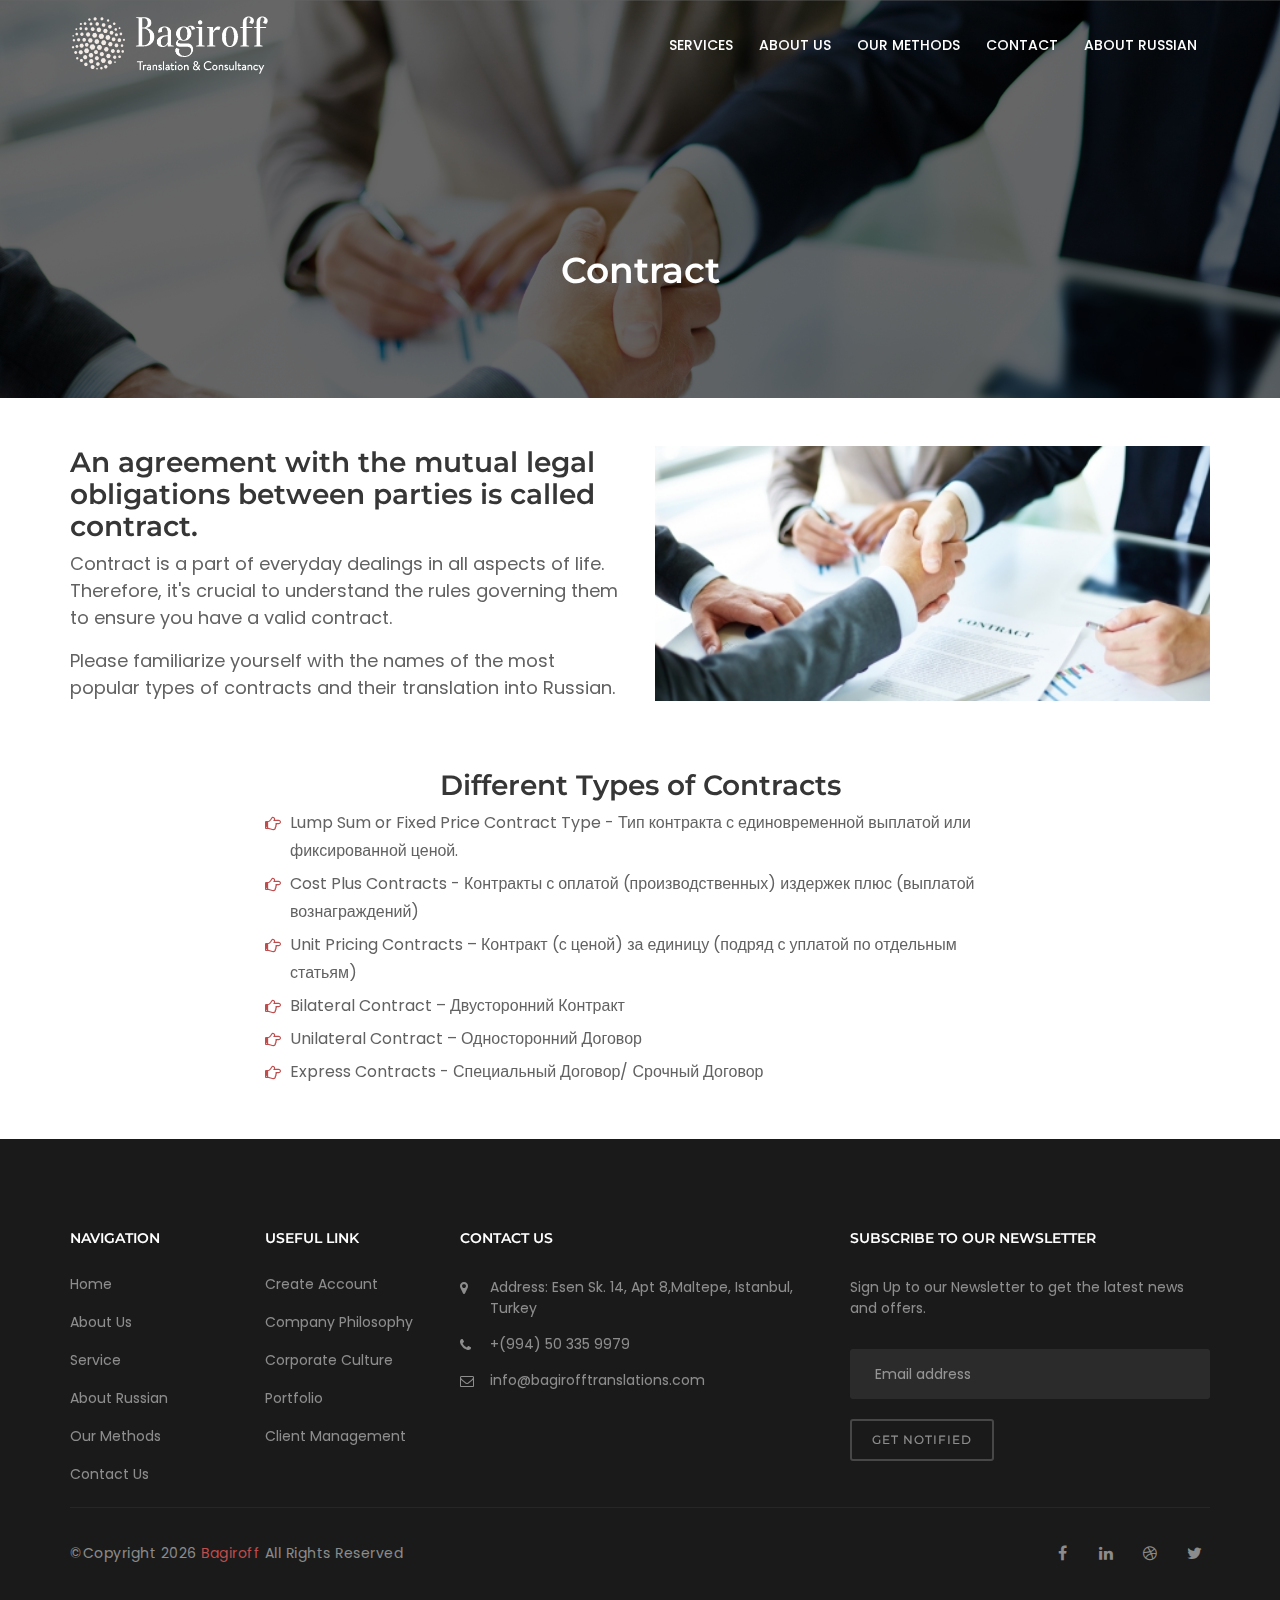
==== contract.html @ 33f85a01 "[+] Explainers section" ====
<!DOCTYPE html>
<html lang="en">

<head>
    <meta charset="utf-8">
    <meta http-equiv="X-UA-Compatible" content="IE=edge">
    <meta name="keywords" content="HTML5 Template" />
    <meta name="description" content="We Clearly Deliver Your Message" />
    <meta name="viewport" content="width=device-width, initial-scale=1, maximum-scale=1" />
    <title>Bagiroff - Translation website</title>

    <meta itemprop="name" content="Bagiroff - Translation website" />
    <meta itemprop="url" content="https://kenansultan.github.io/bagiroff/" />
    <meta itemprop="description" content="We Clearly Deliver Your Message" />
    <meta itemprop="dateCreated" content="2020-07-15T10:11:00+04:00" />
    <meta itemprop="thumbnailUrl"
        content="https://kenansultan.github.io/bagiroff/assets/images/bagirofftranslations.png" />
    <meta itemprop="image" content="https://kenansultan.github.io/bagiroff/assets/images/bagirofftranslations.png" />
    <meta property="og:title" content="Bagiroff - Translation website" />
    <meta property="og:type" content="website" />
    <meta property="og:url" content="https://kenansultan.github.io/bagiroff/" />
    <meta property="og:description" content="We Clearly Deliver Your Message" />
    <meta property="og:image" content="https://kenansultan.github.io/bagiroff/assets/images/bagirofftranslations.png" />
    <meta property="og:image:width" content="600" />
    <meta property="og:image:height" content="315" />
    <link rel="canonical" href="https://kenansultan.github.io/bagiroff/" />
    <!-- Favicon -->
    <link rel="shortcut icon" href="assets/images/favicon.ico" />

    <!-- font -->
    <link rel="stylesheet"
        href="https://fonts.googleapis.com/css?family=Montserrat:300,300i,400,500,500i,600,700,800,900|Poppins:200,300,300i,400,400i,500,500i,600,600i,700,700i,800,800i,900">
    <link rel="stylesheet" href="https://fonts.googleapis.com/css?family=Dosis:300,400,500,600,700,800">

    <!-- Plugins -->
    <link rel="stylesheet" type="text/css" href="assets/css/plugins-css.css" />

    <!-- revoluation -->
    <link rel="stylesheet" type="text/css" href="assets/revolution/css/settings.css" media="screen" />

    <!-- Typography -->
    <link rel="stylesheet" type="text/css" href="assets/css/typography.css" />

    <!-- Shortcodes -->
    <link rel="stylesheet" type="text/css" href="assets/css/shortcodes/shortcodes.css" />

    <!-- Style -->
    <link rel="stylesheet" type="text/css" href="assets/css/style.css" />

    <!-- Responsive -->
    <link rel="stylesheet" type="text/css" href="assets/css/responsive.css" />

</head>

<body>

    <div class="wrapper">
        <!-- wrapper start -->

        <!--=================================
 preloader -->

        <div id="pre-loader">
            <img src="assets/images/pre-loader/loader-19.gif" alt="">
        </div>

        <!--=================================
 preloader -->


        <!--=================================
 header -->

        <header id="header" class="header default">

            <!--=================================
 mega menu -->

            <div class="menu">
                <!-- menu start -->
                <nav id="menu" class="mega-menu">
                    <!-- menu list items container -->
                    <section class="menu-list-items">
                        <div class="container">
                            <div class="row">
                                <div class="col-lg-12 col-md-12">
                                    <!-- menu logo -->
                                    <ul class="menu-logo">
                                        <li>
                                            <a href="index.html"><img id="logo_img" src="assets/images/logo_v3.png"
                                                    alt="logo"> </a>
                                        </li>
                                    </ul>
                                    <!-- menu links -->
                                    <div class="menu-bar">
                                        <ul class="menu-links">
                                            <li><a href="index.html#services">Services </a></li>
                                            <li><a href="about.html">About Us</a></li>
                                            <li><a href="index.html#methods">Our Methods </a></li>
                                            <li><a href="index.html#contact">Contact </a></li>
                                            <li><a href="#">About Russian</a></li>
                                        </ul>
                                    </div>
                                </div>
                            </div>
                        </div>
                    </section>
                </nav>
                <!-- menu end -->
            </div>
        </header>

        <!--=================================
 header -->

        <!--=================================
page-title-->

        <section class="page-title bg-overlay-black-60 parallax" data-jarallax='{"speed": 0.6}'
            style="background-image: url('assets/images/blog/contract_bg.jpg');">
            <div class="container">
                <div class="row">
                    <div class="col-lg-12">
                        <div class="text-center">
                            <h1>Contract</h1>
                            <!-- <p>An agreement with the mutual legal obligations between parties is called contract.</p> -->
                        </div>
                    </div>
                </div>
            </div>
        </section>

        <!--=================================
page-title -->

        <!--=================================
 About-->

        <section class="my-5">
            <div class="container">
                <div class="row">
                    <div class="col-lg-6">
                        <h3>An agreement with the mutual legal obligations between parties is called contract.</h3>
                        <p style="font-size: 18px;">Contract is a part of everyday dealings in all aspects of life. Therefore, it's crucial to understand the rules governing them to ensure you have a valid contract.</p>
                        <p style="font-size: 18px;">Please familiarize yourself with the names of the most popular types of contracts and their translation into Russian.</p>
                    </div>
                    <div class="col-lg-6">
                        <img class="img-fluid full-width mb-20" src="assets/images/blog/contract.jpg" alt="">
                    </div>
                </div>
            </div>
            <div class="container mt-5">
                <div class="row">
                    <div class="offset-2 col-lg-8">
                        <h3 class="text-center">Different Types of Contracts</h3>
                        <ul class="list list-hand" style="font-size: 16px;">
                            <li>Lump Sum or Fixed Price Contract Type - Тип контракта с единовременной выплатой или фиксированной ценой.</li>
                            <li>Cost Plus Contracts - Контракты с оплатой (производственных) издержек плюс (выплатой вознаграждений)</li>
                            <li>Unit Pricing Contracts – Контракт (с ценой) за единицу (подряд с уплатой по отдельным статьям)</li>
                            <li>Bilateral Contract – Двусторонний Контракт</li>
                            <li>Unilateral Contract – Односторонний Договор</li>
                            <li>Express Contracts - Специальный Договор/ Срочный Договор</li>
                        </ul>
                    </div>
                </div>
            </div>
        </section>
        <!-- ======================================= -->


        <!--=================================
 footer -->

        <footer class="footer page-section-pt black-bg">
            <div class="container">
                <div class="row">
                    <div class="col-lg-2 col-sm-6 sm-mb-30">
                        <div class="footer-useful-link footer-hedding">
                            <h6 class="text-white mb-30 mt-10 text-uppercase">Navigation</h6>
                            <ul>
                              <li><a href="index.html">Home</a></li>
                              <li><a href="index.html#about">About Us</a></li>
                              <li><a href="index.html#service">Service</a></li>
                              <li><a href="russian.html">About Russian</a></li>
                              <li><a href="index.html#methods">Our Methods</a></li>
                              <li><a href="index.html#contact">Contact Us</a></li>
                            </ul>
                        </div>
                    </div>
                    <div class="col-lg-2 col-sm-6 sm-mb-30">
                        <div class="footer-useful-link footer-hedding">
                            <h6 class="text-white mb-30 mt-10 text-uppercase">Useful Link</h6>
                            <ul>
                                <li><a href="#">Create Account</a></li>
                                <li><a href="#">Company Philosophy</a></li>
                                <li><a href="#">Corporate Culture</a></li>
                                <li><a href="#">Portfolio</a></li>
                                <li><a href="#">Client Management</a></li>
                            </ul>
                        </div>
                    </div>
                    <div class="col-lg-4 col-sm-6 xs-mb-30">
                        <h6 class="text-white mb-30 mt-10 text-uppercase">Contact Us</h6>
                        <ul class="addresss-info">
                            <li><i class="fa fa-map-marker"></i>
                                <p>Address: Esen Sk. 14, Apt 8,Maltepe, Istanbul, Turkey</p>
                            </li>
                            <li><i class="fa fa-phone"></i> <a href="tel:+994503359979"> <span>+(994) 50 335 9979
                                    </span> </a> </li>
                            <li><i class="fa fa-envelope-o"></i>info@bagirofftranslations.com</li>
                        </ul>
                    </div>
                    <div class="col-lg-4 col-sm-6">
                        <h6 class="text-white mb-30 mt-10 text-uppercase">Subscribe to Our Newsletter</h6>
                        <p class="mb-30">Sign Up to our Newsletter to get the latest news and offers.</p>
                        <div class="footer-Newsletter">
                            <div id="mc_embed_signup_scroll">
                                <form action="php/mailchimp-action.php" method="POST" id="mc-embedded-subscribe-form"
                                    name="mc-embedded-subscribe-form" class="validate">
                                    <div id="msg"> </div>
                                    <div id="mc_embed_signup_scroll_2">
                                        <input id="mce-EMAIL" class="form-control" type="text"
                                            placeholder="Email address" name="email1" value="">
                                    </div>
                                    <div id="mce-responses" class="clear">
                                        <div class="response" id="mce-error-response" style="display:none"></div>
                                        <div class="response" id="mce-success-response" style="display:none"></div>
                                    </div>
                                    <!-- real people should not fill this in and expect good things - do not remove this or risk form bot signups-->
                                    <div style="position: absolute; left: -5000px;" aria-hidden="true">
                                        <input type="text" name="b_b7ef45306f8b17781aa5ae58a_6b09f39a55" tabindex="-1"
                                            value="">
                                    </div>
                                    <div class="clear">
                                        <button type="submit" name="submitbtn" id="mc-embedded-subscribe"
                                            class="button button-border mt-20 form-button"> Get notified </button>
                                    </div>
                                </form>
                            </div>
                        </div>
                    </div>
                </div>
                <div class="footer-widget mt-20">
                    <div class="row">
                        <div class="col-lg-6 col-md-6">
                            <p class="mt-15"> &copy;Copyright <span id="copyright">
                                    <script>document.getElementById('copyright').appendChild(document.createTextNode(new Date().getFullYear()))</script>
                                </span> <a href="#"> Bagiroff </a> All Rights Reserved </p>
                        </div>
                        <div class="col-lg-6 col-md-6 text-left text-md-right">
                            <div class="social-icons color-hover mt-10">
                                <ul>
                                    <li class="social-facebook"><a href="#"><i class="fa fa-facebook"></i></a></li>
                                    <li class="social-linkedin"><a href="#"><i class="fa fa-linkedin"></i></a></li>
                                    <li class="social-dribbble"><a href="#"><i class="fa fa-dribbble"></i> </a></li>
                                    <li class="social-twitter"><a href="#"><i class="fa fa-twitter"></i> </a></li>
                                </ul>
                            </div>
                        </div>
                    </div>
                </div>
            </div>
        </footer>

        <!--=================================
 footer -->

    </div><!-- wrapper End -->

    <div id="back-to-top"><a class="top arrow" href="#top"><i class="fa fa-angle-up"></i> <span>TOP</span></a></div>

    <!--=================================
 javascripts -->

    <!-- jquery -->
    <script src="assets/js/jquery-3.4.1.min.js"></script>

    <!-- All plugins -->
    <script src="assets/js/plugins-jquery.js"></script>

    <!-- Plugins path -->
    <script>var plugin_path = 'assets/js/';</script>

    <!-- REVOLUTION JS FILES -->
    <script src="assets/revolution/js/jquery.themepunch.tools.min.js"></script>
    <script src="assets/revolution/js/jquery.themepunch.revolution.min.js"></script>

    <!-- SLIDER REVOLUTION 5.0 EXTENSIONS  (Load Extensions only on Local File Systems !  The following part can be removed on Server for On Demand Loading) -->
    <script src="assets/revolution/js/extensions/revolution.extension.actions.min.js"></script>
    <script src="assets/revolution/js/extensions/revolution.extension.carousel.min.js"></script>
    <script src="assets/revolution/js/extensions/revolution.extension.kenburn.min.js"></script>
    <script src="assets/revolution/js/extensions/revolution.extension.layeranimation.min.js"></script>
    <script src="assets/revolution/js/extensions/revolution.extension.migration.min.js"></script>
    <script src="assets/revolution/js/extensions/revolution.extension.navigation.min.js"></script>
    <script src="assets/revolution/js/extensions/revolution.extension.parallax.min.js"></script>
    <script src="assets/revolution/js/extensions/revolution.extension.slideanims.min.js"></script>
    <script src="assets/revolution/js/extensions/revolution.extension.video.min.js"></script>

    <!-- revolution custom -->
    <script src="assets/revolution/js/revolution-custom.js"></script>

    <!-- custom -->
    <script src="assets/js/custom.js"></script>

</body>

</html>
---- assets/css/plugins-css.css ----
/*

Template: Webster - Responsive Multi-purpose HTML5 Template
Author: potenzaglobalsolutions.com
Design and Developed by: potenzaglobalsolutions.com

NOTE:  This file includes all plugins. If you don't want to use any plugins from below. You can simply remove that line from this file.

*/
 
/*plugins*/
@import url("plugins/bootstrap.min.css");
@import url("plugins/mega_menu.css");
@import url("plugins/animate.css");
@import url("plugins/font-awesome.min.css");
@import url("plugins/bootstrap-datetimepicker.min.css");
@import url("plugins/dataTables.bootstrap4.min.css");
@import url("plugins/magnific-popup.css");
@import url("plugins/mediaelementplayer.css");
@import url("plugins/owl.carousel.min.css");
@import url("plugins/slick-theme.css");
@import url("plugins/themify-icons.css");
@import url("plugins/fullcalendar.css");
---- assets/revolution/css/settings.css ----
/*-----------------------------------------------------------------------------

-	Revolution Slider 5.0 Default Style Settings -

Screen Stylesheet

version:   	5.4.5
date:      	15/05/17
author:		themepunch
email:     	info@themepunch.com
website:   	http://www.themepunch.com
-----------------------------------------------------------------------------*/
#debungcontrolls,.debugtimeline{width:100%;box-sizing:border-box}.rev_column,.rev_column .tp-parallax-wrap,.tp-svg-layer svg{vertical-align:top}#debungcontrolls{z-index:100000;position:fixed;bottom:0;height:auto;background:rgba(0,0,0,.6);padding:10px}.debugtimeline{height:10px;position:relative;margin-bottom:3px;display:none;white-space:nowrap}.debugtimeline:hover{height:15px}.the_timeline_tester{background:#e74c3c;position:absolute;top:0;left:0;height:100%;width:0}.rs-go-fullscreen{position:fixed!important;width:100%!important;height:100%!important;top:0!important;left:0!important;z-index:9999999!important;background:#fff!important}.debugtimeline.tl_slide .the_timeline_tester{background:#f39c12}.debugtimeline.tl_frame .the_timeline_tester{background:#3498db}.debugtimline_txt{color:#fff;font-weight:400;font-size:7px;position:absolute;left:10px;top:0;white-space:nowrap;line-height:10px}.rtl{direction:rtl}@font-face{font-family:revicons;src:url(../fonts/revicons/revicons.eot?5510888);src:url(../fonts/revicons/revicons.eot?5510888#iefix) format('embedded-opentype'),url(../fonts/revicons/revicons.woff?5510888) format('woff'),url(../fonts/revicons/revicons.ttf?5510888) format('truetype'),url(../fonts/revicons/revicons.svg?5510888#revicons) format('svg');font-weight:400;font-style:normal}[class*=" revicon-"]:before,[class^=revicon-]:before{font-family:revicons;font-style:normal;font-weight:400;speak:none;display:inline-block;text-decoration:inherit;width:1em;margin-right:.2em;text-align:center;font-variant:normal;text-transform:none;line-height:1em;margin-left:.2em}.revicon-search-1:before{content:'\e802'}.revicon-pencil-1:before{content:'\e831'}.revicon-picture-1:before{content:'\e803'}.revicon-cancel:before{content:'\e80a'}.revicon-info-circled:before{content:'\e80f'}.revicon-trash:before{content:'\e801'}.revicon-left-dir:before{content:'\e817'}.revicon-right-dir:before{content:'\e818'}.revicon-down-open:before{content:'\e83b'}.revicon-left-open:before{content:'\e819'}.revicon-right-open:before{content:'\e81a'}.revicon-angle-left:before{content:'\e820'}.revicon-angle-right:before{content:'\e81d'}.revicon-left-big:before{content:'\e81f'}.revicon-right-big:before{content:'\e81e'}.revicon-magic:before{content:'\e807'}.revicon-picture:before{content:'\e800'}.revicon-export:before{content:'\e80b'}.revicon-cog:before{content:'\e832'}.revicon-login:before{content:'\e833'}.revicon-logout:before{content:'\e834'}.revicon-video:before{content:'\e805'}.revicon-arrow-combo:before{content:'\e827'}.revicon-left-open-1:before{content:'\e82a'}.revicon-right-open-1:before{content:'\e82b'}.revicon-left-open-mini:before{content:'\e822'}.revicon-right-open-mini:before{content:'\e823'}.revicon-left-open-big:before{content:'\e824'}.revicon-right-open-big:before{content:'\e825'}.revicon-left:before{content:'\e836'}.revicon-right:before{content:'\e826'}.revicon-ccw:before{content:'\e808'}.revicon-arrows-ccw:before{content:'\e806'}.revicon-palette:before{content:'\e829'}.revicon-list-add:before{content:'\e80c'}.revicon-doc:before{content:'\e809'}.revicon-left-open-outline:before{content:'\e82e'}.revicon-left-open-2:before{content:'\e82c'}.revicon-right-open-outline:before{content:'\e82f'}.revicon-right-open-2:before{content:'\e82d'}.revicon-equalizer:before{content:'\e83a'}.revicon-layers-alt:before{content:'\e804'}.revicon-popup:before{content:'\e828'}.rev_slider_wrapper{position:relative;z-index:0;width:100%}.rev_slider{position:relative;overflow:visible}.entry-content .rev_slider a,.rev_slider a{box-shadow:none}.tp-overflow-hidden{overflow:hidden!important}.group_ov_hidden{overflow:hidden}.rev_slider img,.tp-simpleresponsive img{max-width:none!important;transition:none;margin:0;padding:0;border:none}.rev_slider .no-slides-text{font-weight:700;text-align:center;padding-top:80px}.rev_slider>ul,.rev_slider>ul>li,.rev_slider>ul>li:before,.rev_slider_wrapper>ul,.tp-revslider-mainul>li,.tp-revslider-mainul>li:before,.tp-simpleresponsive>ul,.tp-simpleresponsive>ul>li,.tp-simpleresponsive>ul>li:before{list-style:none!important;position:absolute;margin:0!important;padding:0!important;overflow-x:visible;overflow-y:visible;background-image:none;background-position:0 0;text-indent:0;top:0;left:0}.rev_slider>ul>li,.rev_slider>ul>li:before,.tp-revslider-mainul>li,.tp-revslider-mainul>li:before,.tp-simpleresponsive>ul>li,.tp-simpleresponsive>ul>li:before{visibility:hidden}.tp-revslider-mainul,.tp-revslider-slidesli{padding:0!important;margin:0!important;list-style:none!important}.fullscreen-container,.fullwidthbanner-container{padding:0;position:relative}.rev_slider li.tp-revslider-slidesli{position:absolute!important}.tp-caption .rs-untoggled-content{display:block}.tp-caption .rs-toggled-content{display:none}.rs-toggle-content-active.tp-caption .rs-toggled-content{display:block}.rs-toggle-content-active.tp-caption .rs-untoggled-content{display:none}.rev_slider .caption,.rev_slider .tp-caption{position:relative;visibility:hidden;white-space:nowrap;display:block;-webkit-font-smoothing:antialiased!important;z-index:1}.rev_slider .caption,.rev_slider .tp-caption,.tp-simpleresponsive img{-moz-user-select:none;-khtml-user-select:none;-webkit-user-select:none;-o-user-select:none}.rev_slider .tp-mask-wrap .tp-caption,.rev_slider .tp-mask-wrap :last-child,.wpb_text_column .rev_slider .tp-mask-wrap .tp-caption,.wpb_text_column .rev_slider .tp-mask-wrap :last-child{margin-bottom:0}.tp-svg-layer svg{width:100%;height:100%;position:relative}.tp-carousel-wrapper{cursor:url(openhand.cur),move}.tp-carousel-wrapper.dragged{cursor:url(closedhand.cur),move}.tp_inner_padding{box-sizing:border-box;max-height:none!important}.tp-caption.tp-layer-selectable{-moz-user-select:all;-khtml-user-select:all;-webkit-user-select:all;-o-user-select:all}.tp-caption.tp-hidden-caption,.tp-forcenotvisible,.tp-hide-revslider,.tp-parallax-wrap.tp-hidden-caption{visibility:hidden!important;display:none!important}.rev_slider audio,.rev_slider embed,.rev_slider iframe,.rev_slider object,.rev_slider video{max-width:none!important}.tp-element-background{position:absolute;top:0;left:0;width:100%;height:100%;z-index:0}.tp-blockmask,.tp-blockmask_in,.tp-blockmask_out{position:absolute;top:0;left:0;width:100%;height:100%;background:#fff;z-index:1000;transform:scaleX(0) scaleY(0)}.tp-parallax-wrap{transform-style:preserve-3d}.rev_row_zone{position:absolute;width:100%;left:0;box-sizing:border-box;min-height:50px;font-size:0}.rev_column_inner,.rev_slider .tp-caption.rev_row{position:relative;width:100%!important;box-sizing:border-box}.rev_row_zone_top{top:0}.rev_row_zone_middle{top:50%;transform:translateY(-50%)}.rev_row_zone_bottom{bottom:0}.rev_slider .tp-caption.rev_row{display:table;table-layout:fixed;vertical-align:top;height:auto!important;font-size:0}.rev_column{display:table-cell;position:relative;height:auto;box-sizing:border-box;font-size:0}.rev_column_inner{display:block;height:auto!important;white-space:normal!important}.rev_column_bg{width:100%;height:100%;position:absolute;top:0;left:0;z-index:0;box-sizing:border-box;background-clip:content-box;border:0 solid transparent}.tp-caption .backcorner,.tp-caption .backcornertop,.tp-caption .frontcorner,.tp-caption .frontcornertop{height:0;top:0;width:0;position:absolute}.rev_column_inner .tp-loop-wrap,.rev_column_inner .tp-mask-wrap,.rev_column_inner .tp-parallax-wrap{text-align:inherit}.rev_column_inner .tp-mask-wrap{display:inline-block}.rev_column_inner .tp-parallax-wrap,.rev_column_inner .tp-parallax-wrap .tp-loop-wrap,.rev_column_inner .tp-parallax-wrap .tp-mask-wrap{position:relative!important;left:auto!important;top:auto!important;line-height:0}.tp-video-play-button,.tp-video-play-button i{line-height:50px!important;vertical-align:top;text-align:center}.rev_column_inner .rev_layer_in_column,.rev_column_inner .tp-parallax-wrap,.rev_column_inner .tp-parallax-wrap .tp-loop-wrap,.rev_column_inner .tp-parallax-wrap .tp-mask-wrap{vertical-align:top}.rev_break_columns{display:block!important}.rev_break_columns .tp-parallax-wrap.rev_column{display:block!important;width:100%!important}.fullwidthbanner-container{overflow:hidden}.fullwidthbanner-container .fullwidthabanner{width:100%;position:relative}.tp-static-layers{position:absolute;z-index:101;top:0;left:0}.tp-caption .frontcorner{border-left:40px solid transparent;border-right:0 solid transparent;border-top:40px solid #00A8FF;left:-40px}.tp-caption .backcorner{border-left:0 solid transparent;border-right:40px solid transparent;border-bottom:40px solid #00A8FF;right:0}.tp-caption .frontcornertop{border-left:40px solid transparent;border-right:0 solid transparent;border-bottom:40px solid #00A8FF;left:-40px}.tp-caption .backcornertop{border-left:0 solid transparent;border-right:40px solid transparent;border-top:40px solid #00A8FF;right:0}.tp-layer-inner-rotation{position:relative!important}img.tp-slider-alternative-image{width:100%;height:auto}.caption.fullscreenvideo,.rs-background-video-layer,.tp-caption.coverscreenvideo,.tp-caption.fullscreenvideo{width:100%;height:100%;top:0;left:0;position:absolute}.noFilterClass{filter:none!important}.rs-background-video-layer{visibility:hidden;z-index:0}.caption.fullscreenvideo audio,.caption.fullscreenvideo iframe,.caption.fullscreenvideo video,.tp-caption.fullscreenvideo iframe,.tp-caption.fullscreenvideo iframe audio,.tp-caption.fullscreenvideo iframe video{width:100%!important;height:100%!important;display:none}.fullcoveredvideo audio,.fullscreenvideo audio .fullcoveredvideo video,.fullscreenvideo video{background:#000}.fullcoveredvideo .tp-poster{background-position:center center;background-size:cover;width:100%;height:100%;top:0;left:0}.videoisplaying .html5vid .tp-poster{display:none}.tp-video-play-button{background:#000;background:rgba(0,0,0,.3);border-radius:5px;position:absolute;top:50%;left:50%;color:#FFF;margin-top:-25px;margin-left:-25px;cursor:pointer;width:50px;height:50px;box-sizing:border-box;display:inline-block;z-index:4;opacity:0;transition:opacity .3s ease-out!important}.tp-audio-html5 .tp-video-play-button,.tp-hiddenaudio{display:none!important}.tp-caption .html5vid{width:100%!important;height:100%!important}.tp-video-play-button i{width:50px;height:50px;display:inline-block;font-size:40px!important}.rs-fullvideo-cover,.tp-dottedoverlay,.tp-shadowcover{height:100%;top:0;left:0;position:absolute}.tp-caption:hover .tp-video-play-button{opacity:1;display:block}.tp-caption .tp-revstop{display:none;border-left:5px solid #fff!important;border-right:5px solid #fff!important;margin-top:15px!important;line-height:20px!important;vertical-align:top;font-size:25px!important}.tp-seek-bar,.tp-video-button,.tp-volume-bar{outline:0;line-height:12px;margin:0;cursor:pointer}.videoisplaying .revicon-right-dir{display:none}.videoisplaying .tp-revstop{display:inline-block}.videoisplaying .tp-video-play-button{display:none}.fullcoveredvideo .tp-video-play-button{display:none!important}.fullscreenvideo .fullscreenvideo audio,.fullscreenvideo .fullscreenvideo video{object-fit:contain!important}.fullscreenvideo .fullcoveredvideo audio,.fullscreenvideo .fullcoveredvideo video{object-fit:cover!important}.tp-video-controls{position:absolute;bottom:0;left:0;right:0;padding:5px;opacity:0;transition:opacity .3s;background-image:linear-gradient(to bottom,#000 13%,#323232 100%);display:table;max-width:100%;overflow:hidden;box-sizing:border-box}.rev-btn.rev-hiddenicon i,.rev-btn.rev-withicon i{transition:all .2s ease-out!important;font-size:15px}.tp-caption:hover .tp-video-controls{opacity:.9}.tp-video-button{background:rgba(0,0,0,.5);border:0;border-radius:3px;font-size:12px;color:#fff;padding:0}.tp-video-button:hover{cursor:pointer}.tp-video-button-wrap,.tp-video-seek-bar-wrap,.tp-video-vol-bar-wrap{padding:0 5px;display:table-cell;vertical-align:middle}.tp-video-seek-bar-wrap{width:80%}.tp-video-vol-bar-wrap{width:20%}.tp-seek-bar,.tp-volume-bar{width:100%;padding:0}.rs-fullvideo-cover{width:100%;background:0 0;z-index:5}.disabled_lc .tp-video-play-button,.rs-background-video-layer audio::-webkit-media-controls,.rs-background-video-layer video::-webkit-media-controls,.rs-background-video-layer video::-webkit-media-controls-start-playback-button{display:none!important}.tp-audio-html5 .tp-video-controls{opacity:1!important;visibility:visible!important}.tp-dottedoverlay{background-repeat:repeat;width:100%;z-index:3}.tp-dottedoverlay.twoxtwo{background:url(../assets/gridtile.png)}.tp-dottedoverlay.twoxtwowhite{background:url(../assets/gridtile_white.png)}.tp-dottedoverlay.threexthree{background:url(../assets/gridtile_3x3.png)}.tp-dottedoverlay.threexthreewhite{background:url(../assets/gridtile_3x3_white.png)}.tp-shadowcover{width:100%;background:#fff;z-index:-1}.tp-shadow1{box-shadow:0 10px 6px -6px rgba(0,0,0,.8)}.tp-shadow2:after,.tp-shadow2:before,.tp-shadow3:before,.tp-shadow4:after{z-index:-2;position:absolute;content:"";bottom:10px;left:10px;width:50%;top:85%;max-width:300px;background:0 0;box-shadow:0 15px 10px rgba(0,0,0,.8);transform:rotate(-3deg)}.tp-shadow2:after,.tp-shadow4:after{transform:rotate(3deg);right:10px;left:auto}.tp-shadow5{position:relative;box-shadow:0 1px 4px rgba(0,0,0,.3),0 0 40px rgba(0,0,0,.1) inset}.tp-shadow5:after,.tp-shadow5:before{content:"";position:absolute;z-index:-2;box-shadow:0 0 25px 0 rgba(0,0,0,.6);top:30%;bottom:0;left:20px;right:20px;border-radius:100px/20px}.tp-button{padding:6px 13px 5px;border-radius:3px;height:30px;cursor:pointer;color:#fff!important;text-shadow:0 1px 1px rgba(0,0,0,.6)!important;font-size:15px;line-height:45px!important;font-family:arial,sans-serif;font-weight:700;letter-spacing:-1px;text-decoration:none}.tp-button.big{color:#fff;text-shadow:0 1px 1px rgba(0,0,0,.6);font-weight:700;padding:9px 20px;font-size:19px;line-height:57px!important}.purchase:hover,.tp-button.big:hover,.tp-button:hover{background-position:bottom,15px 11px}.purchase.green,.purchase:hover.green,.tp-button.green,.tp-button:hover.green{background-color:#21a117;box-shadow:0 3px 0 0 #104d0b}.purchase.blue,.purchase:hover.blue,.tp-button.blue,.tp-button:hover.blue{background-color:#1d78cb;box-shadow:0 3px 0 0 #0f3e68}.purchase.red,.purchase:hover.red,.tp-button.red,.tp-button:hover.red{background-color:#cb1d1d;box-shadow:0 3px 0 0 #7c1212}.purchase.orange,.purchase:hover.orange,.tp-button.orange,.tp-button:hover.orange{background-color:#f70;box-shadow:0 3px 0 0 #a34c00}.purchase.darkgrey,.purchase:hover.darkgrey,.tp-button.darkgrey,.tp-button.grey,.tp-button:hover.darkgrey,.tp-button:hover.grey{background-color:#555;box-shadow:0 3px 0 0 #222}.purchase.lightgrey,.purchase:hover.lightgrey,.tp-button.lightgrey,.tp-button:hover.lightgrey{background-color:#888;box-shadow:0 3px 0 0 #555}.rev-btn,.rev-btn:visited{outline:0!important;box-shadow:none!important;text-decoration:none!important;line-height:44px;font-size:17px;font-weight:500;padding:12px 35px;box-sizing:border-box;font-family:Roboto,sans-serif;cursor:pointer}.rev-btn.rev-uppercase,.rev-btn.rev-uppercase:visited{text-transform:uppercase;letter-spacing:1px;font-size:15px;font-weight:900}.rev-btn.rev-withicon i{font-weight:400;position:relative;top:0;margin-left:10px!important}.rev-btn.rev-hiddenicon i{font-weight:400;position:relative;top:0;opacity:0;margin-left:0!important;width:0!important}.rev-btn.rev-hiddenicon:hover i{opacity:1!important;margin-left:10px!important;width:auto!important}.rev-btn.rev-medium,.rev-btn.rev-medium:visited{line-height:36px;font-size:14px;padding:10px 30px}.rev-btn.rev-medium.rev-hiddenicon i,.rev-btn.rev-medium.rev-withicon i{font-size:14px;top:0}.rev-btn.rev-small,.rev-btn.rev-small:visited{line-height:28px;font-size:12px;padding:7px 20px}.rev-btn.rev-small.rev-hiddenicon i,.rev-btn.rev-small.rev-withicon i{font-size:12px;top:0}.rev-maxround{border-radius:30px}.rev-minround{border-radius:3px}.rev-burger{position:relative;width:60px;height:60px;box-sizing:border-box;padding:22px 0 0 14px;border-radius:50%;border:1px solid rgba(51,51,51,.25);-webkit-tap-highlight-color:transparent;cursor:pointer}.rev-burger span{display:block;width:30px;height:3px;background:#333;transition:.7s;pointer-events:none;transform-style:flat!important}.rev-burger.revb-white span,.rev-burger.revb-whitenoborder span{background:#fff}.rev-burger span:nth-child(2){margin:3px 0}#dialog_addbutton .rev-burger:hover :first-child,.open .rev-burger :first-child,.open.rev-burger :first-child{transform:translateY(6px) rotate(-45deg)}#dialog_addbutton .rev-burger:hover :nth-child(2),.open .rev-burger :nth-child(2),.open.rev-burger :nth-child(2){transform:rotate(-45deg);opacity:0}#dialog_addbutton .rev-burger:hover :last-child,.open .rev-burger :last-child,.open.rev-burger :last-child{transform:translateY(-6px) rotate(-135deg)}.rev-burger.revb-white{border:2px solid rgba(255,255,255,.2)}.rev-burger.revb-darknoborder,.rev-burger.revb-whitenoborder{border:0}.rev-burger.revb-darknoborder span{background:#333}.rev-burger.revb-whitefull{background:#fff;border:none}.rev-burger.revb-whitefull span{background:#333}.rev-burger.revb-darkfull{background:#333;border:none}.rev-burger.revb-darkfull span,.rev-scroll-btn.revs-fullwhite{background:#fff}@keyframes rev-ani-mouse{0%{opacity:1;top:29%}15%{opacity:1;top:50%}50%{opacity:0;top:50%}100%{opacity:0;top:29%}}.rev-scroll-btn{display:inline-block;position:relative;left:0;right:0;text-align:center;cursor:pointer;width:35px;height:55px;box-sizing:border-box;border:3px solid #fff;border-radius:23px}.rev-scroll-btn>*{display:inline-block;line-height:18px;font-size:13px;font-weight:400;color:#fff;font-family:proxima-nova,"Helvetica Neue",Helvetica,Arial,sans-serif;letter-spacing:2px}.rev-scroll-btn>.active,.rev-scroll-btn>:focus,.rev-scroll-btn>:hover{color:#fff}.rev-scroll-btn>.active,.rev-scroll-btn>:active,.rev-scroll-btn>:focus,.rev-scroll-btn>:hover{opacity:.8}.rev-scroll-btn.revs-fullwhite span{background:#333}.rev-scroll-btn.revs-fulldark{background:#333;border:none}.rev-scroll-btn.revs-fulldark span,.tp-bullet{background:#fff}.rev-scroll-btn span{position:absolute;display:block;top:29%;left:50%;width:8px;height:8px;margin:-4px 0 0 -4px;background:#fff;border-radius:50%;animation:rev-ani-mouse 2.5s linear infinite}.rev-scroll-btn.revs-dark{border-color:#333}.rev-scroll-btn.revs-dark span{background:#333}.rev-control-btn{position:relative;display:inline-block;z-index:5;color:#FFF;font-size:20px;line-height:60px;font-weight:400;font-style:normal;font-family:Raleway;text-decoration:none;text-align:center;background-color:#000;border-radius:50px;text-shadow:none;background-color:rgba(0,0,0,.5);width:60px;height:60px;box-sizing:border-box;cursor:pointer}.rev-cbutton-dark-sr,.rev-cbutton-light-sr{border-radius:3px}.rev-cbutton-light,.rev-cbutton-light-sr{color:#333;background-color:rgba(255,255,255,.75)}.rev-sbutton{line-height:37px;width:37px;height:37px}.rev-sbutton-blue{background-color:#3B5998}.rev-sbutton-lightblue{background-color:#00A0D1}.rev-sbutton-red{background-color:#DD4B39}.tp-bannertimer{visibility:hidden;width:100%;height:5px;background:#000;background:rgba(0,0,0,.15);position:absolute;z-index:200;top:0}.tp-bannertimer.tp-bottom{top:auto;bottom:0!important;height:5px}.tp-caption img{background:0 0;-ms-filter:"progid:DXImageTransform.Microsoft.gradient(startColorstr=#00FFFFFF,endColorstr=#00FFFFFF)";filter:progid:DXImageTransform.Microsoft.gradient(startColorstr=#00FFFFFF, endColorstr=#00FFFFFF);zoom:1}.caption.slidelink a div,.tp-caption.slidelink a div{width:3000px;height:1500px;background:url(../assets/coloredbg.png)}.tp-caption.slidelink a span{background:url(../assets/coloredbg.png)}.tp-loader.spinner0,.tp-loader.spinner5{background-image:url(../assets/loader.gif);background-repeat:no-repeat}.tp-shape{width:100%;height:100%}.tp-caption .rs-starring{display:inline-block}.tp-caption .rs-starring .star-rating{float:none;display:inline-block;vertical-align:top;color:#FFC321!important}.tp-caption .rs-starring .star-rating,.tp-caption .rs-starring-page .star-rating{position:relative;height:1em;width:5.4em;font-family:star;font-size:1em!important}.tp-loader.spinner0,.tp-loader.spinner1{width:40px;height:40px;margin-top:-20px;margin-left:-20px;animation:tp-rotateplane 1.2s infinite ease-in-out;background-color:#fff;border-radius:3px;box-shadow:0 0 20px 0 rgba(0,0,0,.15)}.tp-caption .rs-starring .star-rating:before,.tp-caption .rs-starring-page .star-rating:before{content:"\73\73\73\73\73";color:#E0DADF;float:left;top:0;left:0;position:absolute}.tp-caption .rs-starring .star-rating span{overflow:hidden;float:left;top:0;left:0;position:absolute;padding-top:1.5em;font-size:1em!important}.tp-caption .rs-starring .star-rating span:before{content:"\53\53\53\53\53";top:0;position:absolute;left:0}.tp-loader{top:50%;left:50%;z-index:10000;position:absolute}.tp-loader.spinner0{background-position:center center}.tp-loader.spinner5{background-position:10px 10px;background-color:#fff;margin:-22px;width:44px;height:44px;border-radius:3px}@keyframes tp-rotateplane{0%{transform:perspective(120px) rotateX(0) rotateY(0)}50%{transform:perspective(120px) rotateX(-180.1deg) rotateY(0)}100%{transform:perspective(120px) rotateX(-180deg) rotateY(-179.9deg)}}.tp-loader.spinner2{width:40px;height:40px;margin-top:-20px;margin-left:-20px;background-color:red;box-shadow:0 0 20px 0 rgba(0,0,0,.15);border-radius:100%;animation:tp-scaleout 1s infinite ease-in-out}@keyframes tp-scaleout{0%{transform:scale(0)}100%{transform:scale(1);opacity:0}}.tp-loader.spinner3{margin:-9px 0 0 -35px;width:70px;text-align:center}.tp-loader.spinner3 .bounce1,.tp-loader.spinner3 .bounce2,.tp-loader.spinner3 .bounce3{width:18px;height:18px;background-color:#fff;box-shadow:0 0 20px 0 rgba(0,0,0,.15);border-radius:100%;display:inline-block;animation:tp-bouncedelay 1.4s infinite ease-in-out;animation-fill-mode:both}.tp-loader.spinner3 .bounce1{animation-delay:-.32s}.tp-loader.spinner3 .bounce2{animation-delay:-.16s}@keyframes tp-bouncedelay{0%,100%,80%{transform:scale(0)}40%{transform:scale(1)}}.tp-loader.spinner4{margin:-20px 0 0 -20px;width:40px;height:40px;text-align:center;animation:tp-rotate 2s infinite linear}.tp-loader.spinner4 .dot1,.tp-loader.spinner4 .dot2{width:60%;height:60%;display:inline-block;position:absolute;top:0;background-color:#fff;border-radius:100%;animation:tp-bounce 2s infinite ease-in-out;box-shadow:0 0 20px 0 rgba(0,0,0,.15)}.tp-loader.spinner4 .dot2{top:auto;bottom:0;animation-delay:-1s}@keyframes tp-rotate{100%{transform:rotate(360deg)}}@keyframes tp-bounce{0%,100%{transform:scale(0)}50%{transform:scale(1)}}.tp-bullets.navbar,.tp-tabs.navbar,.tp-thumbs.navbar{border:none;min-height:0;margin:0;border-radius:0}.tp-bullets,.tp-tabs,.tp-thumbs{position:absolute;display:block;z-index:1000;top:0;left:0}.tp-tab,.tp-thumb{cursor:pointer;position:absolute;opacity:.5;box-sizing:border-box}.tp-arr-imgholder,.tp-tab-image,.tp-thumb-image,.tp-videoposter{background-position:center center;background-size:cover;width:100%;height:100%;display:block;position:absolute;top:0;left:0}.tp-tab.selected,.tp-tab:hover,.tp-thumb.selected,.tp-thumb:hover{opacity:1}.tp-tab-mask,.tp-thumb-mask{box-sizing:border-box!important}.tp-tabs,.tp-thumbs{box-sizing:content-box!important}.tp-bullet{width:15px;height:15px;position:absolute;background:rgba(255,255,255,.3);cursor:pointer}.tp-bullet.selected,.tp-bullet:hover{background:#fff}.tparrows{cursor:pointer;background:#000;background:rgba(0,0,0,.5);width:40px;height:40px;position:absolute;display:block;z-index:1000}.tparrows:hover{background:#000}.tparrows:before{font-family:revicons;font-size:15px;color:#fff;display:block;line-height:40px;text-align:center}.hginfo,.hglayerinfo{font-size:12px;font-weight:600}.tparrows.tp-leftarrow:before{content:'\e824'}.tparrows.tp-rightarrow:before{content:'\e825'}body.rtl .tp-kbimg{left:0!important}.dddwrappershadow{box-shadow:0 45px 100px rgba(0,0,0,.4)}.hglayerinfo{position:fixed;bottom:0;left:0;color:#FFF;line-height:20px;background:rgba(0,0,0,.75);padding:5px 10px;z-index:2000;white-space:normal}.helpgrid,.hginfo{position:absolute}.hginfo{top:-2px;left:-2px;color:#e74c3c;background:#000;padding:2px 5px}.indebugmode .tp-caption:hover{border:1px dashed #c0392b!important}.helpgrid{border:2px dashed #c0392b;top:0;left:0;z-index:0}#revsliderlogloglog{padding:15px;color:#fff;position:fixed;top:0;left:0;width:200px;height:150px;background:rgba(0,0,0,.7);z-index:100000;font-size:10px;overflow:scroll}.aden{filter:hue-rotate(-20deg) contrast(.9) saturate(.85) brightness(1.2)}.aden::after{background:linear-gradient(to right,rgba(66,10,14,.2),transparent);mix-blend-mode:darken}.perpetua::after,.reyes::after{mix-blend-mode:soft-light;opacity:.5}.inkwell{filter:sepia(.3) contrast(1.1) brightness(1.1) grayscale(1)}.perpetua::after{background:linear-gradient(to bottom,#005b9a,#e6c13d)}.reyes{filter:sepia(.22) brightness(1.1) contrast(.85) saturate(.75)}.reyes::after{background:#efcdad}.gingham{filter:brightness(1.05) hue-rotate(-10deg)}.gingham::after{background:linear-gradient(to right,rgba(66,10,14,.2),transparent);mix-blend-mode:darken}.toaster{filter:contrast(1.5) brightness(.9)}.toaster::after{background:radial-gradient(circle,#804e0f,#3b003b);mix-blend-mode:screen}.walden{filter:brightness(1.1) hue-rotate(-10deg) sepia(.3) saturate(1.6)}.walden::after{background:#04c;mix-blend-mode:screen;opacity:.3}.hudson{filter:brightness(1.2) contrast(.9) saturate(1.1)}.hudson::after{background:radial-gradient(circle,#a6b1ff 50%,#342134);mix-blend-mode:multiply;opacity:.5}.earlybird{filter:contrast(.9) sepia(.2)}.earlybird::after{background:radial-gradient(circle,#d0ba8e 20%,#360309 85%,#1d0210 100%);mix-blend-mode:overlay}.mayfair{filter:contrast(1.1) saturate(1.1)}.mayfair::after{background:radial-gradient(circle at 40% 40%,rgba(255,255,255,.8),rgba(255,200,200,.6),#111 60%);mix-blend-mode:overlay;opacity:.4}.lofi{filter:saturate(1.1) contrast(1.5)}.lofi::after{background:radial-gradient(circle,transparent 70%,#222 150%);mix-blend-mode:multiply}._1977{filter:contrast(1.1) brightness(1.1) saturate(1.3)}._1977:after{background:rgba(243,106,188,.3);mix-blend-mode:screen}.brooklyn{filter:contrast(.9) brightness(1.1)}.brooklyn::after{background:radial-gradient(circle,rgba(168,223,193,.4) 70%,#c4b7c8);mix-blend-mode:overlay}.xpro2{filter:sepia(.3)}.xpro2::after{background:radial-gradient(circle,#e6e7e0 40%,rgba(43,42,161,.6) 110%);mix-blend-mode:color-burn}.nashville{filter:sepia(.2) contrast(1.2) brightness(1.05) saturate(1.2)}.nashville::after{background:rgba(0,70,150,.4);mix-blend-mode:lighten}.nashville::before{background:rgba(247,176,153,.56);mix-blend-mode:darken}.lark{filter:contrast(.9)}.lark::after{background:rgba(242,242,242,.8);mix-blend-mode:darken}.lark::before{background:#22253f;mix-blend-mode:color-dodge}.moon{filter:grayscale(1) contrast(1.1) brightness(1.1)}.moon::before{background:#a0a0a0;mix-blend-mode:soft-light}.moon::after{background:#383838;mix-blend-mode:lighten}.clarendon{filter:contrast(1.2) saturate(1.35)}.clarendon:before{background:rgba(127,187,227,.2);mix-blend-mode:overlay}.willow{filter:grayscale(.5) contrast(.95) brightness(.9)}.willow::before{background-color:radial-gradient(40%,circle,#d4a9af 55%,#000 150%);mix-blend-mode:overlay}.willow::after{background-color:#d8cdcb;mix-blend-mode:color}.rise{filter:brightness(1.05) sepia(.2) contrast(.9) saturate(.9)}.rise::after{background:radial-gradient(circle,rgba(232,197,152,.8),transparent 90%);mix-blend-mode:overlay;opacity:.6}.rise::before{background:radial-gradient(circle,rgba(236,205,169,.15) 55%,rgba(50,30,7,.4));mix-blend-mode:multiply}._1977:after,._1977:before,.aden:after,.aden:before,.brooklyn:after,.brooklyn:before,.clarendon:after,.clarendon:before,.earlybird:after,.earlybird:before,.gingham:after,.gingham:before,.hudson:after,.hudson:before,.inkwell:after,.inkwell:before,.lark:after,.lark:before,.lofi:after,.lofi:before,.mayfair:after,.mayfair:before,.moon:after,.moon:before,.nashville:after,.nashville:before,.perpetua:after,.perpetua:before,.reyes:after,.reyes:before,.rise:after,.rise:before,.slumber:after,.slumber:before,.toaster:after,.toaster:before,.walden:after,.walden:before,.willow:after,.willow:before,.xpro2:after,.xpro2:before{content:'';display:block;height:100%;width:100%;top:0;left:0;position:absolute;pointer-events:none}._1977,.aden,.brooklyn,.clarendon,.earlybird,.gingham,.hudson,.inkwell,.lark,.lofi,.mayfair,.moon,.nashville,.perpetua,.reyes,.rise,.slumber,.toaster,.walden,.willow,.xpro2{position:relative}._1977 img,.aden img,.brooklyn img,.clarendon img,.earlybird img,.gingham img,.hudson img,.inkwell img,.lark img,.lofi img,.mayfair img,.moon img,.nashville img,.perpetua img,.reyes img,.rise img,.slumber img,.toaster img,.walden img,.willow img,.xpro2 img{width:100%;z-index:1}._1977:before,.aden:before,.brooklyn:before,.clarendon:before,.earlybird:before,.gingham:before,.hudson:before,.inkwell:before,.lark:before,.lofi:before,.mayfair:before,.moon:before,.nashville:before,.perpetua:before,.reyes:before,.rise:before,.slumber:before,.toaster:before,.walden:before,.willow:before,.xpro2:before{z-index:2}._1977:after,.aden:after,.brooklyn:after,.clarendon:after,.earlybird:after,.gingham:after,.hudson:after,.inkwell:after,.lark:after,.lofi:after,.mayfair:after,.moon:after,.nashville:after,.perpetua:after,.reyes:after,.rise:after,.slumber:after,.toaster:after,.walden:after,.willow:after,.xpro2:after{z-index:3}.slumber{filter:saturate(.66) brightness(1.05)}.slumber::after{background:rgba(125,105,24,.5);mix-blend-mode:soft-light}.slumber::before{background:rgba(69,41,12,.4);mix-blend-mode:lighten}.tp-kbimg-wrap:after,.tp-kbimg-wrap:before{height:500%;width:500%}
---- assets/css/typography.css ----
/*

Template: Webster - Responsive Multi-purpose HTML5 Template
Author: potenzaglobalsolutions.com
Design and Developed by: potenzaglobalsolutions.com

NOTE: This is typography stylesheet of template, This file contains typography of the Template.

*/


/*================================================
[  Table of contents  ]
================================================

:: General
:: Page section margin padding
:: Text color
:: Row eq height And No Gutter
:: Extra class
:: Loading
:: Back to top
:: Basic margin padding

======================================
[ End table content ]
======================================*/


/*************************
    General
*************************/
body { font-family: 'Poppins', sans-serif; font-weight: normal; font-style: normal; font-size: 14px; color: #626262; }
a, .btn  { -webkit-transition: all 0.3s ease-out 0s; -moz-transition: all 0.3s ease-out 0s; -ms-transition: all 0.3s ease-out 0s; -o-transition: all 0.3s ease-out 0s;
  transition: all 0.3s ease-out 0s; }
a:focus { text-decoration: none !important; }
a:focus, a:hover { color: #BF4D4D; text-decoration: none !important; }
a, button, input { outline: medium none !important; color: #BF4D4D; }
.uppercase { text-transform: uppercase; }
h1, h2, h3, h4, h5, h6 { font-family: 'Montserrat', sans-serif; font-weight: normal; color: #363636; margin-top: 0px; }
h1 a, h2 a, h3 a, h4 a, h5 a, h6 a { color: inherit; }
label { font-weight: normal; }

h1 { font-size: 36px; font-style: normal; font-weight: 700; line-height: 40px; }
h2 { font-size: 32px; font-style: normal; font-weight: 600; line-height: 38px; }
h3 { font-size: 28px; font-style: normal; font-weight: 600; line-height: 32px; }
h4 { font-size: 22px; font-style: normal; font-weight: 500; line-height: 26px; }
h5 { font-size: 18px; font-style: normal; font-weight: 600; line-height: 18px; }
h6 { font-size: 16px; font-style: normal; font-weight: 600; line-height: 18px; }

.fw-1 { font-weight: 100; }
.fw-2 { font-weight: 200; }
.fw-3 { font-weight: 300; }
.fw-4 { font-weight: 400; }
.fw-5 { font-weight: 500; }
.fw-6 { font-weight: 600; }
.fw-7 { font-weight: 700; }
.fw-8 { font-weight: 800; }
.fw-9 { font-weight: 900; }

.l-height-24 { line-height: 24px; }
.l-height-26 { line-height: 26px; }
.l-height-28 { line-height: 28px; }
.l-height-30 { line-height: 30px; }
.l-height-32 { line-height: 32px; }
.l-height-34 { line-height: 34px; }
.l-height-36 { line-height: 36px; }
.l-height-38 { line-height: 38px; }
.l-height-40 { line-height: 40px; }

ul { margin: 0px; padding: 0px; }
p { font-weight: normal; line-height: 1.5; color: #626262; }
hr { margin: 0; padding: 0px; border-bottom:1px dashed #eceff8; border-top: 0px; }
hr.light { margin: 0; padding: 0px; border-bottom:1px solid rgba(255,255,255,0.1); border-top: 0px; }

*::-moz-selection { background: #BF4D4D; color: #fff; text-shadow: none; }
::-moz-selection { background: #BF4D4D; color: #fff; text-shadow: none; }
::selection { background: #BF4D4D; color: #fff; text-shadow: none; }

/***************************
Page section margin padding
****************************/
.page-section-ptb { padding: 80px 0; }
.page-section-pt { padding: 80px 0 0; }
.page-section-pb { padding: 0 0 80px; }

.page-section-1-ptb { padding: 120px 0; }
.page-section-1-pt { padding: 120px 0 0; }
.page-section-1-pb { padding: 0 0 120px; }

/*************************
    Text color
*************************/
.theme-color { color: #BF4D4D; }
.text-white { color: #fff; }
.text-black { color: #363636; }
.text-gray { color: #999999; }


img.bottom-img { position: absolute; bottom: 0; left: 0; right: 0;  }

/********************************************
  Row-eq-height And No Gutter
/*********************************************/
.no-gutter{  margin-right:0; margin-left:0;}
.no-gutter > [class*='col-'] { padding-right:0; padding-left:0;}
.row-eq-height{ display:-webkit-box; display:-webkit-flex; display:-ms-flexbox; display:flex;}
.row-eq-height.full-height > [class*='col-'] > div{height: 100%;}

/* Vertical Align */
.valign{display: table;}
.valign > [class*='col-']{display:table-cell; float:none;}
[data-valign-overlay="top"]{vertical-align:top;}
[data-valign-overlay="middle"]{vertical-align:middle;}
[data-valign-overlay="bottom"]{vertical-align:bottom;}


 /*************************
    Extra class
*************************/
.o-hidden { overflow: hidden; }
.position-re { position: relative; }
.full-width{width: 100% !important;}
section { background: #ffffff; }
.shadow { box-shadow: none !important; }

/*******************************************
             Loading
*******************************************/
#pre-loader { background-color: #ffffff; height: 100%; width: 100%; position: fixed; z-index: 1; margin-top: 0px; top: 0px; left: 0px; bottom: 0px; overflow: hidden !important; right: 0px; z-index: 999999; }
#pre-loader img { text-align: center; left: 0; position: absolute; right: 0; top: 50%; transform: translateY(-50%); -webkit-transform: translateY(-50%); -o-transform: translateY(-50%); -ms-transform: translateY(-50%); -moz-transform: translateY(-50%); z-index: 99; margin: 0 auto; }

/*************************
    back to top
*************************/
#back-to-top .top { z-index: 999; position: fixed; margin: 0px; color: #fff; transition:all .5s ease-in-out; position:fixed; bottom:105px; right:15px; border-radius: 3px; z-index: 999; background: transparent; font-size: 14px; background: #BF4D4D; width: 40px; height: 40px; text-align: center; }
#back-to-top i { padding-top: 2px; font-size: 20px; }
#back-to-top span { display: block; line-height: 8px; font-size: 11px; }

 /*************************
  Basic margin padding
*************************/
.m-0 { margin-top: 0 !important; margin-right: 0 !important; margin-bottom: 0 !important; margin-left: 0 !important; }
.p-0 { padding-top: 0 !important; padding-right: 0 !important; padding-bottom: 0 !important; padding-left: 0 !important; }

/*************************
     Margin top
*************************/
/*.mt-0 { margin-top: 0 !important; }*/
.mt-10 { margin-top: 10px !important; }
.mt-15 { margin-top: 15px !important; }
.mt-20 { margin-top: 20px !important; }
.mt-30 { margin-top: 30px !important; }
.mt-40 { margin-top: 40px !important; }
.mt-50 { margin-top: 50px !important; }
.mt-60 { margin-top: 60px !important; }
.mt-70 { margin-top: 70px !important; }
.mt-80 { margin-top: 80px !important; }
.mt-90 { margin-top: 90px !important; }
.mt-100 { margin-top: 100px !important; }
.mt-110 { margin-top: 110px !important; }
.mt-120 { margin-top: 120px !important; }
.mt-130 { margin-top: 130px !important; }
.mt-140 { margin-top: 140px !important; }
.mt-150 { margin-top: 150px !important;}

 /*************************
    Margin right
*************************/
/*.mr-0 { margin-right: 0!important }*/
.mr-10 { margin-right: 10px !important; }
.mr-15 { margin-right: 15px !important; }
.mr-20 { margin-right: 20px !important; }
.mr-30 { margin-right: 30px !important; }
.mr-40 { margin-right: 40px !important; }
.mr-50 { margin-right: 50px !important; }
.mr-60 { margin-right: 60px !important; }
.mr-70 { margin-right: 70px !important; }
.mr-80 { margin-right: 80px !important; }
.mr-90 { margin-right: 90px !important; }
.mr-100 { margin-right: 100px !important; }
.mr-110 { margin-right: 110px !important; }
.mr-120 { margin-right: 120px !important; }
.mr-130 { margin-right: 130px !important; }
.mr-140 { margin-right: 140px !important; }
.mr-150 { margin-right: 150px !important; }

 /*************************
    Margin bottom
*************************/
/*.mb-0 { margin-bottom: 0!important }*/
.mb-10 { margin-bottom: 10px !important; }
.mb-15 { margin-bottom: 15px !important; }
.mb-20 { margin-bottom: 20px !important; }
.mb-30 { margin-bottom: 30px !important; }
.mb-40 { margin-bottom: 40px !important; }
.mb-50 { margin-bottom: 50px !important; }
.mb-60 { margin-bottom: 60px !important; }
.mb-70 { margin-bottom: 70px !important; }
.mb-80 { margin-bottom: 80px !important; }
.mb-90 { margin-bottom: 90px !important; }
.mb-100 { margin-bottom: 100px !important; }
.mb-110 { margin-bottom: 110px !important; }
.mb-120 { margin-bottom: 120px !important; }
.mb-130 { margin-bottom: 130px !important; }
.mb-140 { margin-bottom: 140px !important; }
.mb-150 { margin-bottom: 150px !important; }

/*************************
    Margin left
*************************/
/*.ml-0 { margin-left: 0!important }*/
.ml-10 { margin-left: 10px !important; }
.ml-15 { margin-left: 15px !important; }
.ml-20 { margin-left: 20px !important; }
.ml-30 { margin-left: 30px !important; }
.ml-40 { margin-left: 40px !important; }
.ml-50 { margin-left: 50px !important; }
.ml-60 { margin-left: 60px !important; }
.ml-70 { margin-left: 70px !important; }
.ml-80 { margin-left: 80px !important; }
.ml-90 { margin-left: 90px !important; }
.ml-100 { margin-left: 100px !important; }
.ml-110 { margin-left: 110px !important; }
.ml-120 { margin-left: 120px !important; }
.ml-130 { margin-left: 130px !important; }
.ml-140 { margin-left: 140px !important; }
.ml-150 { margin-left: 150px !important; }

 /*************************
    Padding top
*************************/
/*.pt-0 { padding-top: 0!important }*/
.pt-10 { padding-top: 10px !important; }
.pt-15 { padding-top: 15px !important; }
.pt-20 { padding-top: 20px !important; }
.pt-30 { padding-top: 30px !important; }
.pt-40 { padding-top: 40px !important; }
.pt-50 { padding-top: 50px !important; }
.pt-60 { padding-top: 60px !important; }
.pt-70 { padding-top: 70px !important; }
.pt-80 { padding-top: 80px !important; }
.pt-90 { padding-top: 90px !important; }
.pt-100 { padding-top: 100px !important; }
.pt-110 { padding-top: 110px !important; }
.pt-120 { padding-top: 120px !important; }
.pt-130 { padding-top: 130px !important; }
.pt-140 { padding-top: 140px !important; }
.pt-150 { padding-top: 150px !important; }

 /*************************
    Padding right
*************************/
/*.pr-0 { padding-right: 0!important }*/
.pr-10 { padding-right: 10px !important; }
.pr-15 { padding-right: 15px !important; }
.pr-20 { padding-right: 20px !important; }
.pr-30 { padding-right: 30px !important; }
.pr-40 { padding-right: 40px !important; }
.pr-50 { padding-right: 50px !important; }
.pr-60 { padding-right: 60px !important; }
.pr-70 { padding-right: 70px !important; }
.pr-80 { padding-right: 80px !important; }
.pr-90 { padding-right: 90px !important; }
.pr-100 { padding-right: 100px !important; }
.pr-110 { padding-right: 110px !important; }
.pr-120 { padding-right: 120px !important; }
.pr-130 { padding-right: 130px !important; }
.pr-140 { padding-right: 140px !important; }

 /*************************
    Padding bottom
*************************/
/*.pb-0 { padding-bottom: 0!important }*/
.pb-10 { padding-bottom: 10px !important; }
.pb-15 { padding-bottom: 15px !important; }
.pb-20 { padding-bottom: 20px !important; }
.pb-30 { padding-bottom: 30px !important; }
.pb-40 { padding-bottom: 40px !important; }
.pb-50 { padding-bottom: 50px !important; }
.pb-60 { padding-bottom: 60px !important; }
.pb-70 { padding-bottom: 70px !important; }
.pb-80 { padding-bottom: 80px !important; }
.pb-90 { padding-bottom: 90px !important; }
.pb-100 { padding-bottom: 100px !important; }
.pb-110 { padding-bottom: 110px !important; }
.pb-120 { padding-bottom: 120px !important; }
.pb-130 { padding-bottom: 130px !important; }
.pb-140 { padding-bottom: 140px !important; }
.pb-150 { padding-bottom: 150px !important; }

 /*************************
    Padding left
*************************/
/*.pl-0 { padding-left: 0!important }*/
.pl-10 { padding-left: 10px !important; }
.pl-15 { padding-left: 15px !important; }
.pl-20 { padding-left: 20px !important; }
.pl-30 { padding-left: 30px !important; }
.pl-40 { padding-left: 40px !important; }
.pl-50 { padding-left: 50px !important; }
.pl-60 { padding-left: 60px !important; }
.pl-70 { padding-left: 70px !important; }
.pl-80 { padding-left: 80px !important; }
.pl-90 { padding-left: 90px !important; }
.pl-100 { padding-left: 100px !important; }
.pl-110 { padding-left: 110px !important; }
.pl-120 { padding-left: 120px !important; }
.pl-130 { padding-left: 130px !important; }
.pl-140 { padding-left: 140px !important; }
.pl-150 { padding-left: 150px !important; }

/*min height*/

.min-h-200 { min-height: 200px; }
.min-h-230 { min-height: 230px; }
.min-h-260 { min-height: 260px; }
.min-h-290 { min-height: 290px; }
.min-h-320 { min-height: 320px; }
.min-h-350 { min-height: 350px; }
.min-h-380 { min-height: 380px; }
.min-h-410 { min-height: 410px; }
.min-h-440 { min-height: 440px; }
.min-h-470 { min-height: 470px; }
.min-h-500 { min-height: 500px; }
.min-h-550 { min-height: 550px; }

/*max height*/
.max-h-200 { max-height: 200px; }
.max-h-230 { max-height: 230px; }
.max-h-260 { max-height: 260px; }
.max-h-290 { max-height: 290px; }
.max-h-320 { max-height: 320px; }
.max-h-350 { max-height: 350px; }
.max-h-380 { max-height: 380px; }
.max-h-410 { max-height: 410px; }
.max-h-440 { max-height: 440px; }
.max-h-470 { max-height: 470px; }
.max-h-500 { max-height: 500px; }
.max-h-550 { max-height: 550px; }
---- assets/css/shortcodes/shortcodes.css ----
/*

Template: Webster - Responsive Multi-purpose HTML5 Template
Author: potenzaglobalsolutions.com
Design and Developed by: potenzaglobalsolutions.com

NOTE:  This file includes all shortcode css. If you don't want to use any shortcode from below. You can simply remove that line from this file.

*/
 
/*shortcode*/
@import url("accordion.css");
@import url("action-box.css");
@import url("blockquote.css");
@import url("bootstrap-typography.css");
@import url("button.css");
@import url("clients.css");
@import url("contact-form.css");
@import url("countdown.css");
@import url("counter.css");
@import url("divider.css");
@import url("dropcap.css");
@import url("feature-text.css");
@import url("list-style.css");
@import url("nice-select.css");
@import url("owl-carousel.css");
@import url("page-title.css");
@import url("pie-chart.css");
@import url("pricing.css");
@import url("progress-bar.css");
@import url("section-title.css");
@import url("shortcodes.css");
@import url("social-icons.css");
@import url("tabs.css");
@import url("team.css");
@import url("testimonial.css");
@import url("side-panel.css");
@import url("onload-modal.css");
---- assets/css/style.css ----
/*

Template: Webster - Responsive Multi-purpose HTML5 Template
Author: potenzaglobalsolutions.com
Version: 4.0.2
Design and Developed by: potenzaglobalsolutions.com

NOTE: This is main stylesheet of template, This file contains the styling for the actual Template.

*/


/*================================================
[  Table of contents  ]
================================================
 :: Header
     - topbar
     - search
     - Cart
     - FullWidth
     - Light
     - Dark
     - Left-menu
     - Logo-center
     - Fancy
     - fancy without-topbar
     - Side menu icon
     - Vertical header
    - One page  Header
 :: Slider (all home page main sliders )
 ::   - Slider-parallax one page
 ::   - Mobile slider
 :: Background
 :: Home page section
 :: Decolines
 :: Awesome features
 :: Feature Step
 :: About Us
 :: Resume
 :: Portfolio
 ::  - Portfolio  item
 ::  - Portfolio-item-2
 ::  - Portfolio single page
 :: Our Blog
 :: Our services
 :: Creativity
 :: Our History
 :: Our Service Objects
 :: Sidebar
 :: About me
 :: Team page
 :: Error 404
 :: Coming soon
 :: Register
 :: Login
 :: maintenance
 :: Our clients
 :: Process
 :: Careers
 :: Sitemap
 :: Privacy-policy
 :: Page sidebar
 :: Terms and conditions
 :: Footer
 :: Boxed

 v1.2
 :: index portfolio 4
 :: index portfolio 04 about
 :: index portfolio single

======================================
[ End table content ]
======================================*/

/*************************
      Header
*************************/
.default { background: transparent; z-index: 9999; position: absolute; width: 100%; }
/*topbar*/
.topbar { border-bottom: 1px solid rgba(255, 255, 255, 0.1); padding: 14px 0; }
.topbar ul li  { display: inline-block; color: #fff; font-size: 13px; font-weight: normal; margin-right: 10px; }
.topbar ul li:last-child { margin-right: 0px; }
.topbar ul li a { color: #fff; font-size: 13px; font-weight: normal; font-style: normal; }
.topbar-call { transition:all 0.5s ease-in-out; -webkit-transition:all 0.5s ease-in-out; -o-transition:all 0.5s ease-in-out; -ms-transition:all 0.5s ease-in-out; -moz-transition:all 0.5s ease-in-out; }
.topbar-call ul li i { margin-right: 5px; color: #BF4D4D; }
.topbar-call ul li a { margin-right: 30px; color: #ffffff; }
.topbar-social { position: relative; transition:all 0.5s ease-in-out; -webkit-transition:all 0.5s ease-in-out; -o-transition:all 0.5s ease-in-out; -ms-transition:all 0.5s ease-in-out; -moz-transition:all 0.5s ease-in-out; }
.topbar-social ul li a { margin-left: 5px; }
.topbar-social ul li a span { margin-right: 5px; font-size: 12px; }
.topbar-social ul li:last-child a span { margin-right: 0; }
.topbar ul li a:hover { color: #BF4D4D;}

/*menu*/
.menu-bar { float: right; }
.mega-menu .menu-links { float: left; }
.search-cart { display: inline-block;   }
.search-cart i.icon { color: #ffffff; line-height: 20px; font-size: 14px; transition: 0.5s ease-in-out; -webkit-transition: 0.5s ease-in-out; -moz-transition: 0.5s ease-in-out; -o-transition: 0.5s ease-in-out; }
.search-cart i.icon:hover { color: #BF4D4D; }
.search-cart .search { display: inline-block; padding-right: 15px; padding-left: 10px; }
.search-cart .shpping-cart { display: inline-block; }
.shpping-cart a { position: relative; }
.shpping-cart strong.item { display: block; position: absolute; top: -7px; left: auto; right: -8px; font-size: 10px; color: #ffffff; width: 16px; height: 16px;line-height: 16px; text-align: center; background-color: #BF4D4D; border-radius: 50%; }

  /*search*/
 .search .search-btn { display: block; height: 20px; line-height: 21px; position: relative; text-indent: -9999px;  width: 14px; color: #ffffff; -o-transition: color 300ms ease 0s; -moz-transition: color 300ms ease 0s; -ms-transition: color 300ms ease 0s; -webkit-transition: color 300ms ease 0s;  transition: color 300ms ease 0s; -webkit-transition: 0.5s ease-in-out; -moz-transition: 0.5s ease-in-out; -o-transition: 0.5s ease-in-out; transition: 0.5s ease-in-out; }
 .search .search-btn:before { content: ""; font-family: "FontAwesome"; font-size: 14px; font-weight: normal; left: 0; position: absolute; text-indent: 0; top: 0; }
  .search .search-btn:hover { color: #BF4D4D; }
 .search.search-open .search-btn:before { content: ""; }
 .search-box { background: #fff; display: block; margin: 0; opacity: 0 !important; padding: 15px; position: absolute; right: 0; top: 100%;  transition: visibility 300ms ease 0s, opacity 300ms ease 0s;  visibility: hidden; width: 327px; z-index: 888; border-radius:  3px; -webkit-transform: rotateX(90deg); transform: rotateX(90deg); -webkit-transform-origin: 0 0;
    -ms-transform-origin: 0 0; transform-origin: 0 0; transition: all 400ms ease; }
 .search.search-open .search-box { opacity: 1 !important;visibility: visible !important; -webkit-transform: rotateX(0deg); transform: rotateX(0deg); box-shadow: 0 0 50px rgba(0,0,0,.1); }
 .search .search-box input { background: transparent; border:1px solid #eceff8; padding-left: 15px; border-radius: 3px; }
 .search .search-box input:focus { background: transparent; border:1px solid #eceff8; }
 .search .search-box button { background: transparent; border: none; cursor: pointer; font-size: 15px; position: absolute; right: 27px; top: 27px; transition: 0.5s ease-in-out; -webkit-transition: 0.5s ease-in-out; -moz-transition: 0.5s ease-in-out; -o-transition: 0.5s ease-in-out; }
 .search .search-box button:hover { color: #BF4D4D; }

/*cart*/
.cart { opacity: 0; visibility: hidden; background: #fff; box-shadow: 0 0 50px rgba(0,0,0,.1); position: absolute; margin-top: 0px; right: 0; width: 300px; border: 1px solid #eceff8; border-radius: 3px;  -webkit-transform: rotateX(90deg); transform: rotateX(90deg); -webkit-transform-origin: 0 0; -ms-transform-origin: 0 0;
    transform-origin: 0 0;    transition: all 400ms ease;}
.cart.cart-open {-webkit-transform: rotateX(0deg); transform: rotateX(0deg);opacity: 1;  visibility: visible; }
.cart:before { bottom: 100%; right: 8px; border: solid transparent; content: " "; height: 0; width: 0; position: absolute; pointer-events: none; border-color: rgba(194, 225, 245, 0);
   border-bottom-color: #fff; border-width: 6px; margin-left: -8px; }
.cart-title { border-bottom: 1px dashed rgba(0, 0, 0, 0.2); padding: 20px; }
.cart-item { border-bottom: 1px dashed rgba(0, 0, 0, 0.2); padding: 20px; position: relative; }
.cart-item .cart-image { display: table-cell; padding-right: 15px; }
.cart-item .cart-image img { height: 40px; }
.cart-item .cart-name { display: table-cell; vertical-align: top; }
.cart-item .cart-name a { display: block; color: #323232; }
.cart-item .cart-name a:hover { color: #BF4D4D; }
.cart-item .cart-name span { color: #323232; display: inline-block; }
.cart-item .cart-name strong { padding-left: 30px; }
.cart-price del {  font-size: 14px; background: transparent; color: #323232; padding-left: 0; }
.cart-price ins { text-decoration: none; color: #BF4D4D; font-size: 16px;font-weight: bold; }
.cart-total { padding: 20px; text-align: center; background: #f7f7f7; }
.cart-total h6 {  text-align: center; }
.cart-total a { display: inline-block; margin-top: 20px; padding: 6px 18px; margin: 0; }
.cart-total a.button { display: inline-block; }
.cart-total .button + .button { margin: 0; }
.cart-item .cart-close { position: absolute; right: 20px; top: 20px; }
.cart-item .cart-close a { font-size: 14px; }
.cart-item .cart-close a:hover { color: #323232; }

/*mega-menu */
.mega-menu .menu-logo { padding: 15px 0 15px; }
.mega-menu .menu-logo img { height: 60px; }
.mega-menu .drop-down-multilevel.right-menu { right: 0px;  }
.mega-menu > section.menu-list-items { padding: 0; }
.mega-menu .menu-links > li > a { text-transform: uppercase; font-size: 14px; font-weight: 500; line-height: 20px; }
.mega-menu .menu-links > li.active .drop-down-multilevel a { color: #555555; }
.mega-menu .menu-links > li.active .drop-down-multilevel a:hover { color: #BF4D4D; }
.mega-menu .menu-links > li.active .drop-down a { color: #323232; }
.mega-menu .menu-links > li.active .drop-down li.active a { color: #BF4D4D; }
.mega-menu .menu-links > li.active .drop-down a:hover { color: #BF4D4D; }
.mega-menu .menu-links > li.active .drop-down li.active a i { color: #BF4D4D; }
.mega-menu .menu-links > li.active .drop-down a i:hover { color: #BF4D4D; }
.mega-menu .menu-links > li.active .drop-down-multilevel li.active a { color: #BF4D4D; background: #f7f7f7; }
.mega-menu .menu-links > li.active .drop-down-multilevel li.active .drop-down-multilevel li a { color: #323232; background:transparent; }
.mega-menu .menu-links > li.active .drop-down-multilevel li.active .drop-down-multilevel li a:hover { color: #BF4D4D; }
.mega-menu .menu-links > li.active .drop-down-multilevel li.active .drop-down-multilevel li.active a { color: #BF4D4D; background: #f7f7f7; }
.mega-menu .menu-links > li.active .drop-down-multilevel li.active .drop-down-multilevel li.active .drop-down-multilevel li a { color: #323232; background:transparent; }
.mega-menu .menu-links > li.active .drop-down-multilevel li.active .drop-down-multilevel li a .drop-down-multilevel li a:hover { color: #BF4D4D; }
.mega-menu .menu-links > li.active .drop-down-multilevel li.active .drop-down-multilevel li.active .drop-down-multilevel li.active a { color: #BF4D4D; background: #f7f7f7; }
.mega-menu .menu-links > li.active .drop-down-multilevel li.active i { color: #BF4D4D; }
.mega-menu .menu-links > li.active .drop-down-multilevel li.active .drop-down-multilevel li.active i { color: #BF4D4D; }
.mega-menu .menu-links > li.active .drop-down-multilevel li.active .drop-down-multilevel li a i { color: #323232; }
.mega-menu .menu-links > li.active .drop-down-multilevel li.active:hover .drop-down-multilevel li a:hover i { color: #BF4D4D; }
.mega-menu .menu-links > li.active .drop-down-multilevel li.active .drop-down-multilevel li.active .drop-down-multilevel li a:hover { color: #BF4D4D; }
.mega-menu .row  { margin-left: 0px; margin-right: 0px; }
.mega-menu .col-md-12  { padding-left: 0px; padding-right: 0px; }
.mega-menu.desktopTopFixed .menu-logo { padding: 0px; }
.mega-menu.desktopTopFixed .search-cart i.icon { line-height: 20px; }
.mega-menu.desktopTopFixed .menu-list-items .menu-logo > li > a img { height: 45px; }
.mega-menu .badge  { color: #ffffff; }
.mega-menu .drop-down-multilevel li.activeTriggerMobile { background: #fafafa; }

/*fullWidth*/
.header.fullWidth .container-fluid { padding: 0 60px; }

/*light*/
.header.light {  background: #ffffff; position: relative; box-shadow: 0 0 15px rgba(0, 0, 0, 0.05); z-index: 999; }
.header.light .topbar ul li { color: #323232; }
.header.light .topbar ul li a { color: #323232; }
.header.light .mega-menu .menu-links > li > a { color: #323232; }
.header.light .mega-menu .menu-links > li > a:hover { color: #BF4D4D; }
.header.light .mega-menu .menu-links > li.active > a { color: #BF4D4D; }
.header.light .topbar { border-bottom: 1px solid rgba(0, 0, 0, 0.1); }
.header.light .search-cart i.icon { color: #323232; }
.header.light .search-cart i.icon:hover { color: #BF4D4D; }
.header.light .mega-menu.desktopTopFixed .menu-list-items { background: #ffffff; }
.header.light .search .search-btn { color: #323232; }
.header.light .search .search-btn:hover { color: #BF4D4D; }

/*dark*/
.header.dark {  background: #323232; position: relative; }
.header.transparent { background: rgba(0, 0, 0, 0.4); position: absolute; width: 100%; z-index:  999; }

/*left-menu*/
.header.left-menu .menu-bar { float: none; }
.header.left-menu .menu-links { padding-left: 30px; }
.header.left-menu .search-cart { float: right; }

/*logo-center*/
.header.logo-center .mega-menu { min-height: 170px; }
.header.logo-center .menu-logo { float: none; display: block; text-align: center; }
.header.logo-center .mega-menu .menu-logo > li > a { float: none; }
.header.logo-center .mega-menu .menu-logo > li { float: none; line-height: 0; }
.header.logo-center .mega-menu img { float: none; margin: 0 auto; }
.header.logo-center .menu-bar { float: none;  }
.header.logo-center .search-cart { float: right; }
.header.logo-center .mega-menu.desktopTopFixed .menu-logo { float: left; display: inline-block; }
.header.logo-center .mega-menu.desktopTopFixed .menu-logo > li > a { float: left;  }
.header.logo-center .mega-menu.desktopTopFixed img { float: left; margin: 0 auto; }
.header.logo-center .mega-menu.desktopTopFixed .menu-bar { float: right; border-top: 0px solid rgba(0, 0, 0, 0.1); }
.header.logo-center .mega-menu.desktopTopFixed .search-cart { float: right; }

/*fancy */
.header.fancy { background: transparent; position: relative; border-bottom: 0; }
.header.fancy .topbar { background: #BF4D4D; padding: 15px 0px 70px; }
.header.fancy .topbar .topbar-right li a:hover { color: #323232; }
.header.fancy .search-cart i.icon { color: #323232; line-height: 20px; }
.header.fancy .topbar-call ul li i { color: #ffffff; }
.header.fancy .mega-menu .menu-logo { padding: 26px 0px; }
.header.fancy .menu { position: absolute; width: 100%; top: 30px; }
.header.fancy .topbar + .menu {  top: 60px; }
.header.fancy .mega-menu > section.menu-list-items { background: #ffffff; padding: 0px 25px; box-shadow: 0 0 20px 0 rgba(0, 0, 0, 0.1); }
.header.fancy .mega-menu.desktopTopFixed > section.menu-list-items { border-bottom: 1px solid #f6f6f6; }
.header.fancy .topbar ul li a:hover { color: #323232;}

.header.fancy .mega-menu .menu-links > li > a { color: #323232; line-height: 20px; }
.header.fancy .mega-menu .menu-links > li > a:hover { color: #BF4D4D; }
.header.fancy .mega-menu .menu-links > li.active > a { color: #BF4D4D; }
.header.fancy .mega-menu.desktopTopFixed .menu-links > li > a { color: #ffffff; }
.header.fancy .mega-menu.desktopTopFixed .menu-links > li > a { color: #323232; }
.header.fancy .mega-menu.desktopTopFixed .menu-logo { padding: 0; }
.header.fancy .mega-menu.desktopTopFixed .menu-list-items .menu-links > li > a { line-height: 20px; }
.header.fancy .mega-menu.desktopTopFixed .menu-list-items .menu-logo > li > a img { height: 30px;  }
.header.fancy .mega-menu.desktopTopFixed .search-cart i.icon { line-height: 20px; }
.header.fancy .search-cart i.icon:hover { color: #BF4D4D; }
.header.fancy .search .search-btn { color: #323232; }
.header.fancy .search .search-btn:hover { color: #BF4D4D; }
.header.fancy .mega-menu.desktopTopFixed .drop-down.grid-col-5 { width: 21.66666666666667%; }
.header.fancy .search-box { margin-top: -6px; }

/*fancy without-topbar*/
.header.fancy.without-topbar .menu { top: 30px; }
.header.burger .menu-icon { font-size: 30px; color: #323232; }
.header.burger .menu-icon:hover { color: #BF4D4D; }
.header.burger { position: absolute; z-index: 999; width: 100%; padding: 30px 30px; }
.header.burger .logo { display: inline-block; }
.header.burger .logo img { height: 50px; }

/*side-menu-icon*/
.side-menu-icon { display: inline-block; }
.side-menu-icon .menu-icon { font-size: 16px; color: #ffffff; padding-left: 15px; }
.side-menu-icon .menu-icon:hover { color: #BF4D4D; }

/*************************
    header text-dark
*************************/
.header.text-dark .topbar ul li { color: #323232; }
.header.text-dark .topbar ul li a { color: #323232; }
.header.text-dark .topbar ul li a:hover { color: #BF4D4D; }
.header.text-dark .mega-menu .menu-links > li > a { color: #323232; }
.header.text-dark .mega-menu .menu-links > li > a:hover { color: #BF4D4D; }
.header.text-dark .mega-menu .menu-links > li.active > a { color: #BF4D4D; }
.header.text-dark .topbar { border-bottom: 1px solid rgba(0, 0, 0, 0.1); }
.header.text-dark .search-cart i.icon { color: #323232; }
.header.text-dark .search-cart i.icon:hover { color: #BF4D4D; }
.header.text-dark .mega-menu.desktopTopFixed .menu-list-items { background: #ffffff; }
.header.text-dark .search .search-btn { color: #323232; }
.header.text-dark .search .search-btn:hover { color: #BF4D4D; }
.header.text-dark .mega-menu .drop-down-multilevel { background: #323232; }
.header.text-dark .mega-menu .drop-down.menu-bg, .header.text-dark .mega-menu .drop-down-tab-bar {     background: rgba(50, 50, 50, 1) url(../images/objects/menu-bg.png);
    background-repeat: no-repeat; background-position: 120% 0; }
.header.text-dark .mega-menu .drop-down, .header.text-dark .mega-menu .drop-down-tab-bar { background: #323232; }
.header.text-dark .mega-menu .drop-down a, .header.text-dark .mega-menu .drop-down-tab-bar a { color: #ffffff; }
.header.text-dark .mega-menu .drop-down i.fa, .header.text-dark .mega-menu .drop-down-tab-bar i.fa { color: #ffffff; }
.header.text-dark .mega-menu .drop-down a:hover i.fa, .header.text-dark .mega-menu .drop-down-tab-bar a:hover i.fa  { color: #BF4D4D; }
.header.text-dark .mega-menu .menu-links > li.active .drop-down a { color: #ffffff; }
.header.text-dark .mega-menu .menu-links > li.active .drop-down li.active a { color: #BF4D4D; }
.header.text-dark .mega-menu .menu-links > li.active .drop-down li a:hover { color: #BF4D4D; }
.header.text-dark .mega-menu .drop-down a:hover, .header.text-dark .mega-menu .drop-down-tab-bar a:hover  { color: #BF4D4D; }
.header.text-dark .mega-menu .menu-links > li.active .drop-down-multilevel a, .header.text-dark .mega-menu .drop-down-multilevel a { color: #ffffff; }
.header.text-dark .mega-menu .menu-links > li.active .drop-down-multilevel li.active a, .header.text-dark .mega-menu .drop-down-multilevel li:hover { background: #282828; }
.header.text-dark .mega-menu .drop-down.menu-shop-bg { background: rgba(50, 50, 50, 1) url(../images/objects/menu-shop-bg.jpg) !important;  background-repeat: no-repeat;     background-position: right;}
.header.text-dark .mega-menu .menu-links > li.active .drop-down-multilevel a:hover, .header.text-dark .mega-menu .drop-down-multilevel a:hover { color: #BF4D4D; }
.header.text-dark .mega-menu .menu-links > li.active .drop-down-multilevel li.active a { color: #BF4D4D; background: #282828; }
.header.text-dark .mega-menu .menu-links > li.active .drop-down-multilevel li.active .drop-down-multilevel li a { color: #ffffff; background:transparent; }
.header.text-dark .mega-menu .menu-links > li.active .drop-down-multilevel li.active .drop-down-multilevel li a:hover { color: #BF4D4D; }
.header.text-dark .mega-menu .menu-links > li.active .drop-down-multilevel li.active .drop-down-multilevel li.active a { color: #BF4D4D; background: #282828; }
.header.text-dark .mega-menu .menu-links > li.active .drop-down-multilevel li.active .drop-down-multilevel li.active .drop-down-multilevel li a { color: #ffffff; background:transparent; }
.header.text-dark .mega-menu .menu-links > li.active .drop-down-multilevel li.active .drop-down-multilevel li a .drop-down-multilevel li a:hover { color: #BF4D4D; }
.header.text-dark .mega-menu .menu-links > li.active .drop-down-multilevel li.active .drop-down-multilevel li.active .drop-down-multilevel li.active a { color: #BF4D4D; background: #282828; }
.header.text-dark .mega-menu .menu-links > li.active .drop-down-multilevel li.active i { color: #BF4D4D; }
.header.text-dark .mega-menu .menu-links > li.active .drop-down-multilevel li.active .drop-down-multilevel li.active i { color: #BF4D4D; }
.header.text-dark .mega-menu .menu-links > li.active .drop-down-multilevel li.active .drop-down-multilevel li a i { color: #ffffff; }
.header.text-dark .mega-menu .menu-links > li.active .drop-down-multilevel li.active:hover .drop-down-multilevel li a:hover i { color: #BF4D4D; }
.header.text-dark .mega-menu .menu-links > li.active .drop-down-multilevel li.active .drop-down-multilevel li.active .drop-down-multilevel li a:hover { color: #BF4D4D; }
.header.text-dark .mega-menu .menu-links > li.active .drop-down-multilevel li.active .drop-down-multilevel li.active a { color: #BF4D4D;
    background: #282828; }
.header.text-dark .mega-menu .drop-down-multilevel i.fa-indicator { color: #ffffff; }
.header.text-dark .mega-menu .drop-down-multilevel a:hover i.fa-indicator { color: #BF4D4D; }
.header.text-dark .mega-menu .drop-down-multilevel li.active a i.fa-indicator { color: #BF4D4D; }
/*dark-dropdown*/
.header.dark-dropdown .mega-menu .drop-down-multilevel { background: #323232; }
.header.dark-dropdown .mega-menu .drop-down.menu-bg, .header.dark-dropdown .mega-menu .drop-down-tab-bar {     background: rgba(50, 50, 50, 1) url(../images/objects/menu-bg.png);
    background-repeat: no-repeat; background-position: 120% 0; }
.header.dark-dropdown .mega-menu .drop-down, .header.dark-dropdown .mega-menu .drop-down-tab-bar { background: #323232; }
.header.dark-dropdown .mega-menu .drop-down a, .header.dark-dropdown .mega-menu .drop-down-tab-bar a { color: #ffffff; }
.header.dark-dropdown .mega-menu .drop-down i.fa, .header.dark-dropdown .mega-menu .drop-down-tab-bar i.fa { color: #ffffff; }
.header.dark-dropdown .mega-menu .drop-down a:hover i.fa, .header.dark-dropdown .mega-menu .drop-down-tab-bar a:hover i.fa  { color: #BF4D4D; }
.header.dark-dropdown .mega-menu .menu-links > li.active .drop-down a { color: #ffffff; }
.header.dark-dropdown .mega-menu .menu-links > li.active .drop-down li.active a { color: #BF4D4D; }
.header.dark-dropdown .mega-menu .menu-links > li.active .drop-down li a:hover { color: #BF4D4D; }
.header.dark-dropdown .mega-menu .drop-down a:hover, .header.dark-dropdown .mega-menu .drop-down-tab-bar a:hover  { color: #BF4D4D; }
.header.dark-dropdown .mega-menu .menu-links > li.active .drop-down-multilevel a, .header.dark-dropdown .mega-menu .drop-down-multilevel a { color: #ffffff; }
.header.dark-dropdown .mega-menu .menu-links > li.active .drop-down-multilevel li.active a, .header.dark-dropdown .mega-menu .drop-down-multilevel li:hover { background: #282828; }
.header.dark-dropdown .mega-menu .drop-down.menu-shop-bg { background: rgba(50, 50, 50, 1) url(../images/objects/menu-shop-bg.jpg) !important;  background-repeat: no-repeat;     background-position: right;}
.header.dark-dropdown .mega-menu .menu-links > li.active .drop-down-multilevel a:hover, .header.dark-dropdown .mega-menu .drop-down-multilevel a:hover { color: #BF4D4D; }
.header.dark-dropdown .mega-menu .menu-links > li.active .drop-down-multilevel li.active a { color: #BF4D4D; background: #282828; }
.header.dark-dropdown .mega-menu .menu-links > li.active .drop-down-multilevel li.active .drop-down-multilevel li a { color: #ffffff; background:transparent; }
.header.dark-dropdown .mega-menu .menu-links > li.active .drop-down-multilevel li.active .drop-down-multilevel li a:hover { color: #BF4D4D; }
.header.dark-dropdown .mega-menu .menu-links > li.active .drop-down-multilevel li.active .drop-down-multilevel li.active a { color: #BF4D4D; background: #282828; }
.header.dark-dropdown .mega-menu .menu-links > li.active .drop-down-multilevel li.active .drop-down-multilevel li.active .drop-down-multilevel li a { color: #ffffff; background:transparent; }
.header.dark-dropdown .mega-menu .menu-links > li.active .drop-down-multilevel li.active .drop-down-multilevel li a .drop-down-multilevel li a:hover { color: #BF4D4D; }
.header.dark-dropdown .mega-menu .menu-links > li.active .drop-down-multilevel li.active .drop-down-multilevel li.active .drop-down-multilevel li.active a { color: #BF4D4D; background: #282828; }
.header.dark-dropdown .mega-menu .menu-links > li.active .drop-down-multilevel li.active i { color: #BF4D4D; }
.header.dark-dropdown .mega-menu .menu-links > li.active .drop-down-multilevel li.active .drop-down-multilevel li.active i { color: #BF4D4D; }
.header.dark-dropdown .mega-menu .menu-links > li.active .drop-down-multilevel li.active .drop-down-multilevel li a i { color: #ffffff; }
.header.dark-dropdown .mega-menu .menu-links > li.active .drop-down-multilevel li.active:hover .drop-down-multilevel li a:hover i { color: #BF4D4D; }
.header.dark-dropdown .mega-menu .menu-links > li.active .drop-down-multilevel li.active .drop-down-multilevel li.active .drop-down-multilevel li a:hover { color: #BF4D4D; }
.header.dark-dropdown .mega-menu .menu-links > li.active .drop-down-multilevel li.active .drop-down-multilevel li.active a { color: #BF4D4D;
    background: #282828; }
.header.dark-dropdown .mega-menu .drop-down-multilevel i.fa-indicator { color: #ffffff; }
.header.dark-dropdown .mega-menu .drop-down-multilevel a:hover i.fa-indicator { color: #BF4D4D; }
.header.dark-dropdown .mega-menu .drop-down-multilevel li.active a i.fa-indicator { color: #BF4D4D; }
/*label*/
.header .label.label-default, .header .label.label-primary, .header .label.label-success, .header .label.label-info, .header .label.label-warning, .header .label.label-danger { color: #fff; padding: 0px 5px; line-height: 14px; display: inline-block; }

/*onepagenav*/
#onepagenav .mega-menu .menu-links > li > a { text-transform: capitalize; }
.vertical-menu #onepagenav.menu .mega-menu .menu-links > li  { display: block; float: none; }
.vertical-menu #onepagenav.menu .mega-menu .menu-links > li > a{  display: block; }



/*************************
  topbar-dark
*************************/
.header.topbar-dark .topbar { background: #323232; }
.header.topbar-dark .topbar .topbar-call ul li a, .header.topbar-dark .topbar ul li, .header.topbar-dark .topbar ul li a { color: #ffffff !important; }


/*************************
    one page
*************************/

header.one-page { position: absolute; width: 100%; z-index: 999; }
.navbar-inverse { background: transparent; border: 0; }
.navbar-brand { height: auto; padding: 25px 0; }
.navbar .navbar-brand img { height: 40px; }
.navbar { min-height: 80px; }
.navbar-nav { float: right; }
.navbar-inverse .navbar-nav>li  { padding: 35px 15px; }
.navbar-inverse .navbar-nav>li>a { color: #ffffff; padding: 0; text-transform: capitalize; }
.navbar-inverse .navbar-nav>li>a:hover { color: #BF4D4D; }
.navbar.affix { width: 100%; background: #323232; }
.navbar.affix { width: 100%; background: #323232; }
.navbar { min-height: inherit !important;  }
.navbar.affix .navbar-brand img { height: 30px; }
.navbar.affix .navbar-brand { padding: 15px 0; }
.navbar.affix .navbar-nav>li { padding: 20px 15px; }
 .navbar-nav>li>a { transition: all 0.5s ease-in-out; -webkit-transition: all 0.5s ease-in-out; -o-transition: all 0.5s ease-in-out; -ms-transition: all 0.5s ease-in-out; -moz-transition: all 0.5s ease-in-out; }

/*vertical-header*/
.vertical-header .container-fluid { padding: 0 80px; }
.menu-responsive { display: none; }
.vertical-header .navbar { overflow-y: scroll;  overflow-x: hidden; height: 100%;}
.vertical-header { padding-left: 260px; }
.header.vertical-menu { position: fixed; left: 0; top: 0; width: 260px; min-height: 100%; background: #212121; z-index: 999; -o-transition: all 1s; -webkit-transition: all 1s;
    transition: all 1s; }
.header.vertical-menu .menu-bar { float: none; }
.mega-menu.vertical-left, .mega-menu.vertical-right { float: none; }
.menu-widgets { position: absolute; bottom: 20px; }
.menu-widgets .social-icons.social-border li a { border:2px solid; line-height: 30px; }
.navbar-inverse .navbar-nav>.active>a, .navbar-inverse .navbar-nav>.active>a:focus, .navbar-inverse .navbar-nav>.active>a:hover { background: transparent; color: #BF4D4D; }
header.one-page.vertical-menu { position: fixed; left: 0; top: 0; height: 100%; background: #212121; width: 260px; padding: 30px; }
header.one-page.vertical-menu .navbar-header { float: none; margin-bottom: 20px; }
header.one-page.vertical-menu .navbar-nav { float: none; }
header.one-page.vertical-menu .navbar-nav>li { display: block; float: none; }
header.one-page.vertical-menu .navbar-inverse .navbar-nav>li { padding: 15px 0px; }
header.one-page.vertical-menu .navbar-collapse { padding: 0; }
header.one-page.vertical-menu .menu-widgets { padding: 0px; }

header.one-page.light { position: relative; background: #ffffff; }
header.one-page.light .navbar { margin-bottom: 0; }
header.one-page.light .navbar-inverse .navbar-nav>li>a { color: #323232; }
header.one-page.light .navbar-inverse .navbar-nav>li>a:hover { color: #BF4D4D; }
header.one-page.light .navbar-inverse .navbar-nav>.active>a, header.one-page.light .navbar-inverse .navbar-nav>.active>a:focus, header.one-page.light .navbar-inverse .navbar-nav>.active>a:hover { background: transparent; color: #BF4D4D; }

header.one-page.light .navbar-inverse .navbar-collapse, header.one-page.light .navbar-inverse .navbar-form { background: #ffffff; }
header.one-page.light .navbar.affix  { background: #ffffff; box-shadow:  0 0 20px 0 rgba(0, 0, 0, 0.1); }
header.one-page.light .navbar-inverse .navbar-nav.hover-effect-01>li>a { padding: 5px 10px; -o-transition: all 0.6s ease-out; -ms-transition: all 0.6s ease-out; -moz-transition: all 0.6s ease-out; transition: all 0.6s ease-out; }
header.one-page.light .navbar-inverse .navbar-nav.hover-effect-01>li>a:hover, header.one-page.light .navbar-inverse .navbar-nav.hover-effect-01>.active>a {  -webkit-box-shadow: inset 178px 0px 0px 0px #BF4D4D; -o-box-shadow: inset 178px 0px 0px 0px #BF4D4D; -ms-box-shadow: inset 178px 0px 0px 0px #BF4D4D; -moz-box-shadow: inset 178px 0px 0px 0px #BF4D4D; box-shadow: inset 178px 0px 0px 0px #BF4D4D; color: #fff; -webkit-transition: all 0.9s ease-in; -moz-transition: all 0.9s ease-in; -ms-transition: all 0.9s ease-in; -o-transition: all 0.9s ease-in; transition: all 0.9s ease-in; }
.one-page.nav-center .navbar-collapse.collapse { text-align: center; }
.one-page.nav-center .navbar-nav { float: none; display: inline-block; }
.one-page.transparent { background: rgba(0, 12, 27, 0.5); }
.one-page.transparent .navbar { margin-bottom: 0; }

/*dark-text*/
.one-page.dark-text .navbar-inverse .navbar-nav>li>a { color: #323232; }
.one-page.dark-text .navbar-inverse .navbar-nav>li>a:hover { color: #d12326; }
.one-page.dark-text .navbar-inverse .navbar-nav>.active>a, .one-page.dark-text .navbar-inverse .navbar-nav>.active>a:focus, .one-page.dark-text .navbar-inverse .navbar-nav>.active>a:hover { color: #d12326; }
.one-page.dark-text .navbar.affix { background: #ffffff; box-shadow: 0 0 20px 0 rgba(0, 0, 0, 0.1); }

/*mega menu vertical*/
.vertical-menu .menu .menu-logo { padding: 50px 20px; }
.vertical-menu .menu .mega-menu .menu-links > li > a { padding: 0 23px; }
.vertical-menu .menu-widgets { padding: 20px; }

 @media (min-width: 992px) {
.mega-menu { min-height: inherit; }
.header.light .mega-menu { min-height: 90px; }
.mega-menu > section.menu-list-items {  float: none; }
.mega-menu > section.menu-list-items > .container,
.mega-menu > section.menu-list-items > .container > .row,
.mega-menu > section.menu-list-items > .container > .row > div { height: 100%; }
.mega-menu > section.menu-list-items .menu-bar {  height: 100%; }
.mega-menu > section.menu-list-items .menu-bar > ul{ display: table !important; height: 100%; }
.mega-menu > section.menu-list-items .menu-bar > ul > li { display: table-cell; vertical-align: middle; float: none; }
.mega-menu .drop-down, .mega-menu .drop-down-tab-bar, .mega-menu .drop-down-multilevel { top: 100%; }
.mega-menu > section.menu-list-items .search-cart { height: 100%; }
.mega-menu > section.menu-list-items .search-cart .search { vertical-align: middle;  display: table; height: 100%; float: left; }
.header .search .search-btn {  display: table-cell; vertical-align: middle;  position: relative;  width: 10px;   float: none; clear: both;  height: 100%; }
.search .search-btn:before { top: 50%;  -webkit-transform: translateY(-50%); -moz-transform: translateY(-50%); -ms-transform: translateY(-50%); -o-transform: translateY(-50%); transform: translateY(-50%); }
.search-cart .shpping-cart { display: table; float: left;  height: 100%; }
.shpping-cart a {  position: relative; display: table-cell; vertical-align: middle; }
.shpping-cart strong.item { display: block; position: absolute;  top: 50%; border-radius: 50%; -webkit-transform: translateY(-50%); -o-transform: translateY(-50%); -ms-transform: translateY(-50%); -moz-transform: translateY(-50%); transform: translateY(-50%); margin-top: -10px; }
.cart { top: 100%; }
.mega-menu > section.menu-list-items > .container-fluid,
.mega-menu > section.menu-list-items > .container-fluid > .row,
.mega-menu > section.menu-list-items > .container-fluid > .row > div { height: 100%; }
.logo-center .mega-menu > section.menu-list-items .menu-bar > ul { height: auto; }
.logo-center .mega-menu > section.menu-list-items .menu-bar > ul > li { display: inline-block;  }
.logo-center .mega-menu > section.menu-list-items .search-cart { height: auto; }
.logo-center .mega-menu > section.menu-list-items .menu-bar { height: auto; }
.logo-center .mega-menu .drop-down, .logo-center .mega-menu .drop-down-tab-bar, .logo-center .mega-menu .drop-down-multilevel { top: auto; }
.logo-center .mega-menu .menu-links > li > a { line-height: 72px; }
.logo-center.header .search .search-btn { line-height: 72px; }
.logo-center .search-cart i.icon { line-height: 72px; }
.logo-center .mega-menu.desktopTopFixed .menu-list-items .menu-links > li > a { line-height: 60px; }
.logo-center .mega-menu.desktopTopFixed .search .search-btn { line-height: 60px; }
.logo-center .mega-menu.desktopTopFixed .search-cart i.icon { line-height: 60px; }
.logo-center .search .search-btn:before { top: inherit; transform: inherit; }
.logo-center  .search-cart .shpping-cart { float: right; }

.vertical-menu .mega-menu > section.menu-list-items .menu-bar { height: auto; }
.vertical-menu .mega-menu > section.menu-list-items .menu-bar > ul > li { display: block; }
.search-cart .side-menu-icon { display: table; float: left; height: 100%; }
.side-menu-icon .menu-icon { position: relative; display: table-cell; vertical-align: middle; }

.header.light .mega-menu { min-height: 90px; }
nav#menu.desktopTopFixed { min-height: 90px; }

}

/*************************************
   Slider (all home page main sliders )
 **************************************/
.rev-slider { overflow: hidden; position: relative; }
.slotholder { filter: none !important; }
.tp-half-one { opacity: 1 !important; visibility: visible !important; transform: inherit !important; }

 /*slider 01*/
#rev_slider_267_1_wrapper .tp-loader.spinner2{ background-color: #FFFFFF !important; }
#rev_slider_267_1 .zeus.tparrows{cursor:pointer; min-width:70px; min-height:70px; position:absolute; display:block; z-index:100; border-radius:50%;   overflow:hidden; background:rgba(0,0,0,0.1)}#rev_slider_267_1 .zeus.tparrows:before{font-family:"revicons"; font-size:20px; color:rgb(255,255,255); display:block; line-height:70px; text-align:center;   z-index:2; position:relative}#rev_slider_267_1 .zeus.tparrows.tp-leftarrow:before{content:"\e824"}#rev_slider_267_1 .zeus.tparrows.tp-rightarrow:before{content:"\e825"}#rev_slider_267_1 .zeus .tp-title-wrap{background:rgba(0,0,0,0.5); width:100%; height:100%; top:0px; left:0px; position:absolute; opacity:0; transform:scale(0); -webkit-transform:scale(0);  transition:all 0.3s; -webkit-transition:all 0.3s; -moz-transition:all 0.3s;  border-radius:50%}#rev_slider_267_1 .zeus .tp-arr-imgholder{width:100%; height:100%; position:absolute; top:0px; left:0px; background-position:center center; background-size:cover; border-radius:50%; transform:translatex(-100%); -webkit-transform:translatex(-100%);  transition:all 0.3s; -webkit-transition:all 0.3s; -moz-transition:all 0.3s}#rev_slider_267_1 .zeus.tp-rightarrow .tp-arr-imgholder{transform:translatex(100%); -webkit-transform:translatex(100%)}#rev_slider_267_1 .zeus.tparrows:hover .tp-arr-imgholder{transform:translatex(0); -webkit-transform:translatex(0); opacity:1}#rev_slider_267_1 .zeus.tparrows:hover .tp-title-wrap{transform:scale(1); -webkit-transform:scale(1); opacity:1}

 /*slider 02*/
#rev_slider_268_1_wrapper .tp-loader.spinner2{ background-color: #FFFFFF !important; }
#rev_slider_268_1 .dione.tparrows{color:#000; height:100%; width:90px; background:transparent; background:rgba(0,0,0,0); line-height:100%; transition:all 0.3s;-webkit-transition:all 0.3s}#rev_slider_268_1 .dione.tparrows:hover{background:rgba(0,0,0,0.45)}#rev_slider_268_1 .dione .tp-arr-imgwrapper{width:90px; left:0px; position:absolute; height:100%; top:0px; overflow:hidden}#rev_slider_268_1 .dione.tp-rightarrow .tp-arr-imgwrapper{left:auto;right:0px}#rev_slider_268_1 .dione .tp-arr-imgholder{background-position:center center;background-size:cover;width:90px;height:100%;top:0px;visibility:hidden;transform:translatex(-50px);-webkit-transform:translatex(-50px);transition:all 0.3s;-webkit-transition:all 0.3s;opacity:0;left:0px}#rev_slider_268_1 .dione.tparrows.tp-rightarrow .tp-arr-imgholder{right:0px; left:auto; transform:translatex(50px); -webkit-transform:translatex(50px)}#rev_slider_268_1 .dione.tparrows:before{color:255,255,255;position:absolute;line-height:30px;margin-left:-22px;top:50%;left:50%;font-size:30px;margin-top:-15px;transition:all 0.3s;-webkit-transition:all 0.3s}#rev_slider_268_1 .dione.tparrows.tp-rightarrow:before{margin-left:6px}#rev_slider_268_1 .dione.tparrows:hover:before{transform:translatex(-20px);-webkit-transform:translatex(-20px);opacity:0}#rev_slider_268_1 .dione.tparrows.tp-rightarrow:hover:before{transform:translatex(20px);-webkit-transform:translatex(20px)}#rev_slider_268_1 .dione.tparrows:hover .tp-arr-imgholder{transform:translatex(0px);-webkit-transform:translatex(0px);opacity:1;visibility:visible}

 /*slider 03*/
#rev_slider_269_1_wrapper .tp-loader.spinner2{ background-color: #FFFFFF !important; }

 /*slider 04*/
#rev_slider_270_1_wrapper .tp-loader.spinner2{ background-color: #FFFFFF !important; }
.hermes.tparrows{cursor:pointer;background:rgba(0,0,0,0.5);width:30px;height:110px;position:absolute;display:block;z-index:100}.hermes.tparrows:before{font-family:"revicons";font-size:15px;color:rgb(255,255,255);display:block;line-height:110px;text-align:center;  transform:translatex(0px);  -webkit-transform:translatex(0px);  transition:all 0.3s;  -webkit-transition:all 0.3s}.hermes.tparrows.tp-leftarrow:before{content:"\e824"}.hermes.tparrows.tp-rightarrow:before{content:"\e825"}.hermes.tparrows.tp-leftarrow:hover:before{transform:translatex(-20px);  -webkit-transform:translatex(-20px);   opacity:0}.hermes.tparrows.tp-rightarrow:hover:before{transform:translatex(20px);  -webkit-transform:translatex(20px);   opacity:0}.hermes .tp-arr-allwrapper{overflow:hidden;  position:absolute;width:180px;  height:140px;  top:0px;  left:0px;  visibility:hidden;   -webkit-transition:-webkit-transform 0.3s 0.3s; transition:transform 0.3s 0.3s; -webkit-perspective:1000px; perspective:1000px}.hermes.tp-rightarrow .tp-arr-allwrapper{right:0px;left:auto}.hermes.tparrows:hover .tp-arr-allwrapper{visibility:visible}.hermes .tp-arr-imgholder{width:180px;position:absolute; left:0px;top:0px;height:110px; transform:translatex(-180px); -webkit-transform:translatex(-180px); transition:all 0.3s; transition-delay:0.3s}.hermes.tp-rightarrow .tp-arr-imgholder{transform:translatex(180px); -webkit-transform:translatex(180px)}.hermes.tparrows:hover .tp-arr-imgholder{transform:translatex(0px);  -webkit-transform:translatex(0px)}.hermes .tp-arr-titleholder{top:110px; width:180px; text-align:left;  display:block; padding:0px 10px; line-height:30px; background:#000; background:rgba(0,0,0,0.75); color:rgb(255,255,255); font-weight:600; position:absolute; font-size:12px; white-space:nowrap; letter-spacing:1px; -webkit-transition:all 0.3s; transition:all 0.3s; -webkit-transform:rotatex(-90deg); transform:rotatex(-90deg); -webkit-transform-origin:50% 0; transform-origin:50% 0; box-sizing:border-box}.hermes.tparrows:hover .tp-arr-titleholder{-webkit-transition-delay:0.6s; transition-delay:0.6s; -webkit-transform:rotatex(0deg); transform:rotatex(0deg)}

 /*slider 05*/
#rev_slider_271_1_wrapper .tp-loader.spinner2{ background-color: #FFFFFF !important; }
.erinyen.tparrows{cursor:pointer; background:rgba(0,0,0,0.5); min-width:70px; min-height:70px; position:absolute; display:block; z-index:100; border-radius:50%}.erinyen.tparrows:before{font-family:"revicons"; font-size:20px; color:rgb(255,255,255); display:block; line-height:70px; text-align:center;   z-index:2; position:relative}.erinyen.tparrows.tp-leftarrow:before{content:"\e824"}.erinyen.tparrows.tp-rightarrow:before{content:"\e825"}.erinyen .tp-title-wrap{position:absolute; z-index:1; display:inline-block; background:rgba(0,0,0,0.5); min-height:70px; line-height:70px; top:0px; margin-left:0px; border-radius:35px; overflow:hidden;  transition:opacity 0.3s; -webkit-transition:opacity 0.3s; -moz-transition:opacity 0.3s; -webkit-transform:scale(0); -moz-transform:scale(0); transform:scale(0);  visibility:hidden; opacity:0}.erinyen.tparrows:hover .tp-title-wrap{-webkit-transform:scale(1); -moz-transform:scale(1); transform:scale(1); opacity:1; visibility:visible}.erinyen.tp-rightarrow .tp-title-wrap{right:0px;  margin-right:0px;margin-left:0px;  -webkit-transform-origin:100% 50%; border-radius:35px; padding-right:20px; padding-left:10px}.erinyen.tp-leftarrow .tp-title-wrap{padding-left:20px; padding-right:10px}.erinyen .tp-arr-titleholder{letter-spacing:3px;  position:relative; -webkit-transition:-webkit-transform 0.3s; transition:transform 0.3s; transform:translatex(200px);  text-transform:uppercase; color:rgb(255,255,255); font-weight:600; font-size:13px; line-height:70px; white-space:nowrap; padding:0px 20px; margin-left:11px; opacity:0}.erinyen .tp-arr-imgholder{width:100%; height:100%; position:absolute; top:0px; left:0px; background-position:center center; background-size:cover}.erinyen .tp-arr-img-over{width:100%; height:100%; position:absolute; top:0px; left:0px;  background:rgba(0,0,0,0.51)}.erinyen.tp-rightarrow .tp-arr-titleholder{transform:translatex(-200px);  margin-left:0px; margin-right:11px}.erinyen.tparrows:hover .tp-arr-titleholder{transform:translatex(0px);  -webkit-transform:translatex(0px); transition-delay:0.1s; opacity:1}

 /*slider 06*/
#rev_slider_272_1_wrapper .tp-loader.spinner2{ background-color: #FFFFFF !important; }
.custom.tparrows{cursor:pointer;background:#000;background:rgba(0,0,0,0.5);width:40px;height:40px;position:absolute;display:block;z-index:100}.custom.tparrows:hover{background:#000}.custom.tparrows:before{font-family:"revicons";font-size:15px;color:#fff;display:block;line-height:40px;text-align:center}.custom.tparrows.tp-leftarrow:before{content:"\e824"}.custom.tparrows.tp-rightarrow:before{content:"\e825"}

 /*slider 07*/
#rev_slider_273_1_wrapper .tp-loader.spinner2{ background-color: #FFFFFF !important; }
.erinyen.tparrows{cursor:pointer; background:rgba(0,0,0,0.5); min-width:70px; min-height:70px; position:absolute; display:block; z-index:100; border-radius:50%}.erinyen.tparrows:before{font-family:"revicons"; font-size:20px; color:rgb(255,255,255); display:block; line-height:70px; text-align:center;   z-index:2; position:relative}.erinyen.tparrows.tp-leftarrow:before{content:"\e824"}.erinyen.tparrows.tp-rightarrow:before{content:"\e825"}.erinyen .tp-title-wrap{position:absolute; z-index:1; display:inline-block; background:rgba(0,0,0,0.5); min-height:70px; line-height:70px; top:0px; margin-left:0px; border-radius:35px; overflow:hidden;  transition:opacity 0.3s; -webkit-transition:opacity 0.3s; -moz-transition:opacity 0.3s; -webkit-transform:scale(0); -moz-transform:scale(0); transform:scale(0);  visibility:hidden; opacity:0}.erinyen.tparrows:hover .tp-title-wrap{-webkit-transform:scale(1); -moz-transform:scale(1); transform:scale(1); opacity:1; visibility:visible}.erinyen.tp-rightarrow .tp-title-wrap{right:0px;  margin-right:0px;margin-left:0px;  -webkit-transform-origin:100% 50%; border-radius:35px; padding-right:20px; padding-left:10px}.erinyen.tp-leftarrow .tp-title-wrap{padding-left:20px; padding-right:10px}.erinyen .tp-arr-titleholder{letter-spacing:3px;  position:relative; -webkit-transition:-webkit-transform 0.3s; transition:transform 0.3s; transform:translatex(200px);  text-transform:uppercase; color:rgb(255,255,255); font-weight:600; font-size:13px; line-height:70px; white-space:nowrap; padding:0px 20px; margin-left:11px; opacity:0}.erinyen .tp-arr-imgholder{width:100%; height:100%; position:absolute; top:0px; left:0px; background-position:center center; background-size:cover}.erinyen .tp-arr-img-over{width:100%; height:100%; position:absolute; top:0px; left:0px;  background:rgba(0,0,0,0.51)}.erinyen.tp-rightarrow .tp-arr-titleholder{transform:translatex(-200px);  margin-left:0px; margin-right:11px}.erinyen.tparrows:hover .tp-arr-titleholder{transform:translatex(0px);  -webkit-transform:translatex(0px); transition-delay:0.1s; opacity:1}

 /*slider 10*/
#rev_slider_275_1_wrapper .tp-loader.spinner2{ background-color: #FFFFFF !important; }
#rev_slider_275_1 .zeus .tp-bullet{box-sizing:content-box; -webkit-box-sizing:content-box; border-radius:50%;   background-color:rgba(0,0,0,0);   -webkit-transition:opacity 0.3s ease;   transition:opacity 0.3s ease;  width:13px;height:13px;  border:2px solid rgb(255,255,255)}#rev_slider_275_1 .zeus .tp-bullet:after{content:""; position:absolute; width:100%; height:100%; left:0; border-radius:50%; background-color:rgb(255,255,255); -webkit-transform:scale(0); transform:scale(0); -webkit-transform-origin:50% 50%; transform-origin:50% 50%; -webkit-transition:-webkit-transform 0.3s ease; transition:transform 0.3s ease}#rev_slider_275_1 .zeus .tp-bullet:hover:after,#rev_slider_275_1 .zeus .tp-bullet.selected:after{-webkit-transform:scale(1.2); transform:scale(1.2)}#rev_slider_275_1 .zeus .tp-bullet-image,#rev_slider_275_1 .zeus .tp-bullet-imageoverlay{width:135px; height:60px; position:absolute; background:#000; background:rgba(0,0,0,0.5); bottom:13px; margin-bottom:10px; transform:translateX(-50%); -webkit-transform:translateX(-50%); box-sizing:border-box; background-size:cover; background-position:center center; visibility:hidden; opacity:0;  -webkit-backface-visibility:hidden;  backface-visibility:hidden; -webkit-transform-origin:50% 50%;  transform-origin:50% 50%;   -webkit-transition:all 0.3s ease;   transition:all 0.3s ease; border-radius:4px}#rev_slider_275_1 .zeus .tp-bullet-title,#rev_slider_275_1 .zeus .tp-bullet-imageoverlay{z-index:2; -webkit-transition:all 0.5s ease;   transition:all 0.5s ease; transform:translateX(-50%); -webkit-transform:translateX(-50%)}#rev_slider_275_1 .zeus .tp-bullet-title{color:rgb(255,255,255); text-align:center; line-height:15px; font-size:13px; font-weight:600;  z-index:3;  visibility:hidden; opacity:0;  -webkit-backface-visibility:hidden;  backface-visibility:hidden; -webkit-transform-origin:50% 50%;  transform-origin:50% 50%;   -webkit-transition:all 0.3s ease;   transition:all 0.3s ease; position:absolute; bottom:45px; width:135px;   vertical-align:middle}#rev_slider_275_1 .zeus .tp-bullet:hover .tp-bullet-title,#rev_slider_275_1 .zeus .tp-bullet:hover .tp-bullet-image,#rev_slider_275_1 .zeus .tp-bullet:hover .tp-bullet-imageoverlay{opacity:1;   visibility:visible;  -webkit-transform:translateY(0px) translateX(-50%);   transform:translateY(0px) translateX(-50%)}#rev_slider_275_1 .zeus.nav-dir-vertical .tp-bullet-image,#rev_slider_275_1 .zeus.nav-dir-vertical .tp-bullet-imageoverlay{bottom:auto; margin-right:10px; margin-bottom:0px; right:13px; transform:translateX(0px) translateY(-50%); -webkit-transform:translateX(0px) translateY(-50%)}#rev_slider_275_1 .zeus.nav-dir-vertical .tp-bullet:hover .tp-bullet-image{transform:translateX(0px) translateY(-50%); -webkit-transform:translateX(0px) translateY(-50%)}#rev_slider_275_1 .zeus.nav-dir-vertical .tp-bullet-title,#rev_slider_275_1 .zeus.nav-dir-vertical .tp-bullet-imageoverlay{z-index:2; -webkit-transition:all 0.5s ease; transition:all 0.5s ease; transform:translateX(0px) translateY(-50%); -webkit-transform:translateX(0px) translateY(-50%)}#rev_slider_275_1 .zeus.nav-dir-vertical .tp-bullet-title{bottom:auto;   right:100%;   margin-right:10px}#rev_slider_275_1 .zeus.nav-dir-vertical .tp-bullet:hover .tp-bullet-title,#rev_slider_275_1 .zeus.nav-dir-vertical .tp-bullet:hover .tp-bullet-image,#rev_slider_275_1 .zeus.nav-dir-vertical .tp-bullet:hover .tp-bullet-imageoverlay{transform:translateX(0px) translateY(-50%); -webkit-transform:translateX(0px) translateY(-50%)}#rev_slider_275_1 .zeus.nav-dir-vertical.nav-pos-hor-left .tp-bullet-image,#rev_slider_275_1 .zeus.nav-dir-vertical.nav-pos-hor-left .tp-bullet-imageoverlay{bottom:auto; margin-left:10px; margin-bottom:0px; left:13px; transform:translateX(0px) translateY(-50%); -webkit-transform:translateX(0px) translateY(-50%)}#rev_slider_275_1 .zeus.nav-dir-vertical.nav-pos-hor-left .tp-bullet:hover .tp-bullet-image{transform:translateX(0px) translateY(-50%); -webkit-transform:translateX(0px) translateY(-50%)}#rev_slider_275_1 .zeus.nav-dir-vertical.nav-pos-hor-left .tp-bullet-title,#rev_slider_275_1 .zeus.nav-dir-vertical.nav-pos-hor-left .tp-bullet-imageoverlay{z-index:2; -webkit-transition:all 0.5s ease; transition:all 0.5s ease; transform:translateX(0px) translateY(-50%); -webkit-transform:translateX(0px) translateY(-50%)}#rev_slider_275_1 .zeus.nav-dir-vertical.nav-pos-hor-left .tp-bullet-title{bottom:auto;   left:100%;   margin-left:10px}#rev_slider_275_1 .zeus.nav-dir-horizontal.nav-pos-ver-top .tp-bullet-image,#rev_slider_275_1 .zeus.nav-dir-horizontal.nav-pos-ver-top .tp-bullet-imageoverlay{bottom:auto; top:13px; margin-top:10px; margin-bottom:0px; left:0px; transform:translateY(0px) translateX(-50%); -webkit-transform:translateX(0px) translateX(-50%)}#rev_slider_275_1 .zeus.nav-dir-horizontal.nav-pos-ver-top .tp-bullet:hover .tp-bullet-image{transform:scale(1) translateY(0px) translateX(-50%); -webkit-transform:scale(1) translateY(0px) translateX(-50%)}#rev_slider_275_1 .zeus.nav-dir-horizontal.nav-pos-ver-top .tp-bullet-title,#rev_slider_275_1 .zeus.nav-dir-horizontal.nav-pos-ver-top .tp-bullet-imageoverlay{z-index:2; -webkit-transition:all 0.5s ease; transition:all 0.5s ease; transform:translateY(0px) translateX(-50%); -webkit-transform:translateY(0px) translateX(-50%)}#rev_slider_275_1 .zeus.nav-dir-horizontal.nav-pos-ver-top .tp-bullet-title{bottom:auto;   top:13px;   margin-top:20px}
/*index-cafe*/
 #rev_slider_9_1 .uranus.tparrows{width:50px; height:50px; background:rgba(255,255,255,0)}#rev_slider_9_1 .uranus.tparrows:before{width:50px; height:50px; line-height:50px; font-size:40px; transition:all 0.3s;-webkit-transition:all 0.3s}#rev_slider_9_1 .uranus.tparrows:hover:before{opacity:0.75}

 /*index-construction*/
 #rev_slider_19_1_wrapper .tp-loader.spinner2{ background-color: #FFFFFF !important; }
 #rev_slider_19_1 .metis.tparrows{background:rgba(255,255,255,1); padding:10px; transition:all 0.3s; -webkit-transition:all 0.3s; width:60px; height:60px; box-sizing:border-box}#rev_slider_19_1 .metis.tparrows:hover{background:rgba(255,255,255,0.75)}#rev_slider_19_1 .metis.tparrows:before{color:rgb(0,0,0);   transition:all 0.3s; -webkit-transition:all 0.3s}#rev_slider_19_1 .metis.tparrows:hover:before{transform:scale(1.5)}

 /*index-consulting*/
#rev_slider_264_1_wrapper .tp-loader.spinner2{ background-color: #FFFFFF !important; }
.hermes.tparrows{cursor:pointer;background:rgba(0,0,0,0.5);width:30px;height:110px;position:absolute;display:block;z-index:100}.hermes.tparrows:before{font-family:"revicons";font-size:15px;color:rgb(255,255,255);display:block;line-height:110px;text-align:center;  transform:translatex(0px);  -webkit-transform:translatex(0px);  transition:all 0.3s;  -webkit-transition:all 0.3s}.hermes.tparrows.tp-leftarrow:before{content:"\e824"}.hermes.tparrows.tp-rightarrow:before{content:"\e825"}.hermes.tparrows.tp-leftarrow:hover:before{transform:translatex(-20px);  -webkit-transform:translatex(-20px);   opacity:0}.hermes.tparrows.tp-rightarrow:hover:before{transform:translatex(20px);  -webkit-transform:translatex(20px);   opacity:0}.hermes .tp-arr-allwrapper{overflow:hidden;  position:absolute;width:180px;  height:140px;  top:0px;  left:0px;  visibility:hidden;   -webkit-transition:-webkit-transform 0.3s 0.3s; transition:transform 0.3s 0.3s; -webkit-perspective:1000px; perspective:1000px}.hermes.tp-rightarrow .tp-arr-allwrapper{right:0px;left:auto}.hermes.tparrows:hover .tp-arr-allwrapper{visibility:visible}.hermes .tp-arr-imgholder{width:180px;position:absolute; left:0px;top:0px;height:110px; transform:translatex(-180px); -webkit-transform:translatex(-180px); transition:all 0.3s; transition-delay:0.3s}.hermes.tp-rightarrow .tp-arr-imgholder{transform:translatex(180px); -webkit-transform:translatex(180px)}.hermes.tparrows:hover .tp-arr-imgholder{transform:translatex(0px);  -webkit-transform:translatex(0px)}.hermes .tp-arr-titleholder{top:110px; width:180px; text-align:left;  display:block; padding:0px 10px; line-height:30px; background:#000; background:rgba(0,0,0,0.75); color:rgb(255,255,255); font-weight:600; position:absolute; font-size:12px; white-space:nowrap; letter-spacing:1px; -webkit-transition:all 0.3s; transition:all 0.3s; -webkit-transform:rotatex(-90deg); transform:rotatex(-90deg); -webkit-transform-origin:50% 0; transform-origin:50% 0; box-sizing:border-box}.hermes.tparrows:hover .tp-arr-titleholder{-webkit-transition-delay:0.6s; transition-delay:0.6s; -webkit-transform:rotatex(0deg); transform:rotatex(0deg)}

 /*index-interior-design*/
#rev_slider_261_1_wrapper .tp-loader.spinner2{ background-color: #FFFFFF !important; }
.hebe.tparrows{cursor:pointer; background:rgba(255,255,255,1); min-width:70px; min-height:70px; position:absolute; display:block; z-index:100}.hebe.tparrows:hover{}.hebe.tparrows:before{font-family:"revicons"; font-size:30px; color:rgba(0,0,0,0.5); display:block; line-height:70px; text-align:center; -webkit-transition:color 0.3s; -moz-transition:color 0.3s; transition:color 0.3s; z-index:2; position:relative;  background:rgba(255,255,255,1); min-width:70px;  min-height:70px}.hebe.tparrows.tp-leftarrow:before{content:"\e824"}.hebe.tparrows.tp-rightarrow:before{content:"\e825"}.hebe.tparrows:hover:before{color:#000}.tp-title-wrap{position:absolute; z-index:0; display:inline-block; background:#000; background:rgba(0,0,0,0.75); min-height:60px; line-height:60px; top:-10px; margin-left:0px; -webkit-transition:-webkit-transform 0.3s; transition:transform 0.3s; transform:scalex(0);  -webkit-transform:scalex(0);  transform-origin:0% 50%;  -webkit-transform-origin:0% 50%}.hebe.tp-rightarrow .tp-title-wrap{right:0px;  -webkit-transform-origin:100% 50%}.hebe.tparrows:hover .tp-title-wrap{transform:scalex(1); -webkit-transform:scalex(1)}.hebe .tp-arr-titleholder{position:relative; text-transform:uppercase; color:rgb(255,255,255); font-weight:600; font-size:12px; line-height:90px; white-space:nowrap; padding:0px 20px 0px 90px}.hebe.tp-rightarrow .tp-arr-titleholder{margin-left:0px;  padding:0px 90px 0px 20px}.hebe.tparrows:hover .tp-arr-titleholder{transform:translatex(0px);  -webkit-transform:translatex(0px); transition-delay:0.1s; opacity:1}.hebe .tp-arr-imgholder{width:90px;   height:90px;   position:absolute;   left:100%;   display:block;   background-size:cover;   background-position:center center;  top:0px; right:-90px}.hebe.tp-rightarrow .tp-arr-imgholder{right:auto;left:-90px}

 /*index-medical*/
#rev_slider_289_1 .metis.tparrows{background:rgba(255,255,255,1); padding:10px; transition:all 0.3s; -webkit-transition:all 0.3s; width:60px; height:60px; box-sizing:border-box}#rev_slider_289_1 .metis.tparrows:hover{background:rgba(255,255,255,0.75)}#rev_slider_289_1 .metis.tparrows:before{color:rgb(0,0,0);   transition:all 0.3s; -webkit-transition:all 0.3s}#rev_slider_289_1 .metis.tparrows:hover:before{transform:scale(1.5)}

 /*index shop 02*/
.hermes.tparrows{cursor:pointer;background:rgba(0,0,0,0.5);width:30px;height:110px;position:absolute;display:block;z-index:100}.hermes.tparrows:before{font-family:"revicons";font-size:15px;color:rgb(255,255,255);display:block;line-height:110px;text-align:center;  transform:translatex(0px);  -webkit-transform:translatex(0px);  transition:all 0.3s;  -webkit-transition:all 0.3s}.hermes.tparrows.tp-leftarrow:before{content:"\e824"}.hermes.tparrows.tp-rightarrow:before{content:"\e825"}.hermes.tparrows.tp-leftarrow:hover:before{transform:translatex(-20px);  -webkit-transform:translatex(-20px);   opacity:0}.hermes.tparrows.tp-rightarrow:hover:before{transform:translatex(20px);  -webkit-transform:translatex(20px);   opacity:0}.hermes .tp-arr-allwrapper{overflow:hidden;  position:absolute;width:180px;  height:140px;  top:0px;  left:0px;  visibility:hidden;   -webkit-transition:-webkit-transform 0.3s 0.3s; transition:transform 0.3s 0.3s; -webkit-perspective:1000px; perspective:1000px}.hermes.tp-rightarrow .tp-arr-allwrapper{right:0px;left:auto}.hermes.tparrows:hover .tp-arr-allwrapper{visibility:visible}.hermes .tp-arr-imgholder{width:180px;position:absolute; left:0px;top:0px;height:110px; transform:translatex(-180px); -webkit-transform:translatex(-180px); transition:all 0.3s; transition-delay:0.3s}.hermes.tp-rightarrow .tp-arr-imgholder{transform:translatex(180px); -webkit-transform:translatex(180px)}.hermes.tparrows:hover .tp-arr-imgholder{transform:translatex(0px);  -webkit-transform:translatex(0px)}.hermes .tp-arr-titleholder{top:110px; width:180px; text-align:left;  display:block; padding:0px 10px; line-height:30px; background:#000; background:rgba(0,0,0,0.75); color:rgb(255,255,255); font-weight:600; position:absolute; font-size:12px; white-space:nowrap; letter-spacing:1px; -webkit-transition:all 0.3s; transition:all 0.3s; -webkit-transform:rotatex(-90deg); transform:rotatex(-90deg); -webkit-transform-origin:50% 0; transform-origin:50% 0; box-sizing:border-box}.hermes.tparrows:hover .tp-arr-titleholder{-webkit-transition-delay:0.6s; transition-delay:0.6s; -webkit-transform:rotatex(0deg); transform:rotatex(0deg)}

 /*index gym*/
#rev_slider_260_1 .zeus.tparrows{cursor:pointer; min-width:70px; min-height:70px; position:absolute; display:block; z-index:100; border-radius:50%;   overflow:hidden; background:rgba(0,0,0,0.1)}#rev_slider_260_1 .zeus.tparrows:before{font-family:"revicons"; font-size:20px; color:rgb(255,255,255); display:block; line-height:70px; text-align:center;   z-index:2; position:relative}#rev_slider_260_1 .zeus.tparrows.tp-leftarrow:before{content:"\e824"}#rev_slider_260_1 .zeus.tparrows.tp-rightarrow:before{content:"\e825"}#rev_slider_260_1 .zeus .tp-title-wrap{background:rgba(0,0,0,0.5); width:100%; height:100%; top:0px; left:0px; position:absolute; opacity:0; transform:scale(0); -webkit-transform:scale(0);  transition:all 0.3s; -webkit-transition:all 0.3s; -moz-transition:all 0.3s;  border-radius:50%}#rev_slider_260_1 .zeus .tp-arr-imgholder{width:100%; height:100%; position:absolute; top:0px; left:0px; background-position:center center; background-size:cover; border-radius:50%; transform:translatex(-100%); -webkit-transform:translatex(-100%);  transition:all 0.3s; -webkit-transition:all 0.3s; -moz-transition:all 0.3s}#rev_slider_260_1 .zeus.tp-rightarrow .tp-arr-imgholder{transform:translatex(100%); -webkit-transform:translatex(100%)}#rev_slider_260_1 .zeus.tparrows:hover .tp-arr-imgholder{transform:translatex(0); -webkit-transform:translatex(0); opacity:1}#rev_slider_260_1 .zeus.tparrows:hover .tp-title-wrap{transform:scale(1); -webkit-transform:scale(1); opacity:1}

 /*mobile app*/
.hesperiden.tparrows{cursor:pointer;background:rgba(0,0,0,0.5);width:40px;height:40px;position:absolute;display:block;z-index:100;  border-radius:50%}.hesperiden.tparrows:hover{background:rgba(0,0,0,1)}.hesperiden.tparrows:before{font-family:"revicons";font-size:20px;color:rgb(255,255,255);display:block;line-height:40px;text-align:center}.hesperiden.tparrows.tp-leftarrow:before{content:"\e82c";  margin-left:-3px}.hesperiden.tparrows.tp-rightarrow:before{content:"\e82d";  margin-right:-3px}

 /*construction*/
#rev_slider_263_1_wrapper .tp-loader.spinner2{ background-color: #FFFFFF !important; }

/*spa*/
#rev_slider_292_1_wrapper .tp-loader.spinner4{ background-color: #e9457a !important; }

/*************************************
      slider-parallax one page
**************************************/
.slider-parallax { height: 86vh; position: relative; }
.slider-content-middle { position: absolute; display: inline-block; width: 100%; top: 50%; left: 0; -webkit-transform: translate(0,-50%); -moz-transform: translate(0,-50%);
    -ms-transform: translate(0,-50%);-o-transform: translate(0,-50%); transform: translate(0,-50%); }
/*scroll-down*/
.scroll-down { text-align: center; width: 34px; height: 58px; display: inline-block; border-radius: 20px; border:2px solid #fff; position: absolute; left: 50%; bottom: 60px;
margin-left: -17px; line-height: 50px; }
.scroll-down i { height: 10px;  width: 4px; background: #fff; display: inline-block; border-radius: 3px; -webkit-animation-name:fadebounce;  -moz-animation-name:fadebounce; -ms-animation-name:fadebounce; -o-animation-name:fadebounce; animation-name:fadebounce; -webkit-animation-duration:3s; -moz-animation-duration:3s; -ms-animation-duration:3s; -o-animation-duration:3s;
 animation-duration:3s; -webkit-animation-iteration-count:infinite; -moz-animation-iteration-count:infinite; -ms-animation-iteration-count:infinite; -o-animation-iteration-count:infinite;
 animation-iteration-count:infinite; }
@-moz-keyframes fadebounce {
0% { -moz-transform:translateY(0); transform:translateY(0); opacity:1; }
50% { -moz-transform:translateY(25px); transform:translateY(25px); opacity:1; }
100% { -moz-transform:translateY(0); transform:translateY(0); opacity:1; }
}
@-webkit-keyframes fadebounce {
0% { -webkit-transform:translateY(0); transform:translateY(0); opacity:1; }
50% { -webkit-transform:translateY(25px); transform:translateY(25px); opacity:1; }
100% { -webkit-transform:translateY(0); transform:translateY(0); opacity:1; }
}
@-o-keyframes fadebounce {
0% { -o-transform:translateY(0); transform:translateY(0); opacity:1; }
50% {-o-transform:translateY(25px);transform:translateY(25px);opacity:1; }
100% {-o-transform:translateY(0);transform:translateY(0);opacity:1; }
}
@-ms-keyframes fadebounce {
0% { -ms-transform:translateY(0); transform:translateY(0); opacity:1; }
50% { -ms-transform:translateY(25px); transform:translateY(25px); opacity:1; }
100% {-ms-transform:translateY(0); transform:translateY(0); opacity:1; }
}
@keyframes fadebounce {
0% { transform:translateY(0); opacity:1; }
50% {transform:translateY(25px);opacity:1; }
100% {transform:translateY(0);opacity:1; }
}

/*personal-typer-banner*/
 .personal-typer-banner span.sub-text { font-size: 22px; line-height: 22px; margin-bottom: 16px; display: block; }
 .personal-typer-banner b { border-bottom: 2px solid #BF4D4D; }
 .personal-typer-banner h1 { font-size: 100px; line-height: 100px; font-weight: 600; color: #BF4D4D; }
 .personal-typer-banner h1 span { color: #ffffff; font-size: 50px;  display: inline-block;  transform: rotate(-90deg); line-height: 50px; position: relative; top: -11px; left: -20px; }
 .personal-typer-banner h2 { border-left: 3px solid #BF4D4D; padding-left: 10px; margin-top: 20px; }

/*typer-banner*/
.typer-banner h1 { font-size: 100px; line-height: 100px; font-weight: 600; }
.typer-banner p { font-size: 22px; line-height: 22px; }
.slider-content .typer { color: #BF4D4D !important; }

/*popup-video-banner*/
.popup-video-banner h1 { font-size:60px; line-height:80px; font-weight: 400; }
.popup-video-banner a span{ margin-left: 6px; width: 50px; height: 50px; line-height: 50px; display: inline-block; text-align: center; background: #ffffff; color: #BF4D4D; border-radius: 50%; transition: all 0.5s ease-in-out; -webkit-transition: all 0.5s ease-in-out; -o-transition: all 0.5s ease-in-out; -ms-transition: all 0.5s ease-in-out; -moz-transition: all 0.5s ease-in-out; }
.popup-video-banner a:hover span { background: #BF4D4D; color: #ffffff; }
.popup-video-banner a strong { padding-left:10px; display: inline-block; }

 /*video-background-banner*/
#video-background.bg-overlay-black-50:before { z-index: 0; }
.video-background-banner h1 { font-size: 80px; line-height: 80px; font-weight: 600; text-transform: uppercase; }
.video-background-banner .slider-content { border:20px solid #BF4D4D; width: 50%; margin: 0 auto; padding: 60px 30px; }
.video-background-banner .slider-content span { font-size: 22px; line-height: 22px; color: #ffffff; display: block; margin-bottom: 20px; }
.video-background-banner .slider-content p { font-size: 18px; line-height: 22px; color: #ffffff; margin-top: 20px; }

/* portfolio-banner*/
.portfolio-banner h1 { font-size: 80px; line-height: 80px; font-weight: 600; }
.portfolio-banner .slider-content { background: #ffffff; width: 50%; margin: 0 auto; padding: 60px 30px; box-shadow: 0 0 80px 0 rgba(0, 0, 0, 0.02); }
.portfolio-banner .slider-content span { text-transform: uppercase; letter-spacing: 10px; font-size: 18px; line-height: 18px;  display: block; margin-bottom: 20px; font-weight: 600; }
.portfolio-banner .slider-content span i { line-height: 20px; }
.portfolio-banner .slider-content h1 { font-size: 70px;  margin-bottom: 0; }

 /*************************************
    			Background
 **************************************/
/*images background*/
 .white-bg { background: #fff; }
 .gray-bg { background: #F4ECE6; }
 .dark-gray-bg { background: #666666; }
 .theme-bg { background: #BF4D4D; }
 .black-bg { background: #323232; }
 .dark-theme-bg { background: #050801; }

 .bg-overlay-black-10:before {  background: rgba(0, 0, 0, 0.1); content: ""; height: 100%; left: 0; position: absolute; top: 0; width: 100%; z-index: 0; }
 .bg-overlay-black-20:before {  background: rgba(0, 0, 0, 0.2); content: ""; height: 100%; left: 0; position: absolute; top: 0; width: 100%; z-index: 0; }
 .bg-overlay-black-30:before {  background: rgba(0, 0, 0, 0.3); content: ""; height: 100%; left: 0; position: absolute; top: 0; width: 100%; z-index: 0; }
 .bg-overlay-black-40:before {  background: rgba(0, 0, 0, 0.4); content: ""; height: 100%; left: 0; position: absolute; top: 0; width: 100%; z-index: 0; }
 .bg-overlay-black-50:before {  background: rgba(0, 0, 0, 0.5); content: ""; height: 100%; left: 0; position: absolute; top: 0; width: 100%; z-index: 0; }
 .bg-overlay-black-60:before {  background: rgba(0, 0, 0, 0.6); content: ""; height: 100%; left: 0; position: absolute; top: 0; width: 100%; z-index: 0; }
 .bg-overlay-black-70:before {  background: rgba(0, 0, 0, 0.7); content: ""; height: 100%; left: 0; position: absolute; top: 0; width: 100%; z-index: 0; }
 .bg-overlay-black-80:before {  background: rgba(0, 0, 0, 0.8); content: ""; height: 100%; left: 0; position: absolute; top: 0; width: 100%; z-index: 0; }
 .bg-overlay-black-90:before {  background: rgba(0, 0, 0, 0.9); content: ""; height: 100%; left: 0; position: absolute; top: 0; width: 100%; z-index: 0; }
 .bg-overlay-white-10:before {  background: rgba(255, 255, 255, 0.1); content: ""; height: 100%; left: 0; position: absolute; top: 0; width: 100%; z-index: 0; }
 .bg-overlay-white-20:before {  background: rgba(255, 255, 255, 0.2); content: ""; height: 100%; left: 0; position: absolute; top: 0; width: 100%; z-index: 0; }
 .bg-overlay-white-30:before {  background: rgba(255, 255, 255, 0.3); content: ""; height: 100%; left: 0; position: absolute; top: 0; width: 100%; z-index: 0; }
 .bg-overlay-white-40:before {  background: rgba(255, 255, 255, 0.4); content: ""; height: 100%; left: 0; position: absolute; top: 0; width: 100%; z-index: 0; }
 .bg-overlay-white-50:before {  background: rgba(255, 255, 255, 0.5); content: ""; height: 100%; left: 0; position: absolute; top: 0; width: 100%; z-index: 0; }
 .bg-overlay-white-60:before {  background: rgba(255, 255, 255, 0.6); content: ""; height: 100%; left: 0; position: absolute; top: 0; width: 100%; z-index: 0; }
 .bg-overlay-white-70:before {  background: rgba(255, 255, 255, 0.7); content: ""; height: 100%; left: 0; position: absolute; top: 0; width: 100%; z-index: 0; }
 .bg-overlay-white-80:before {  background: rgba(255, 255, 255, 0.8); content: ""; height: 100%; left: 0; position: absolute; top: 0; width: 100%; z-index: 0; }
 .bg-overlay-white-90:before {  background: rgba(255, 255, 255, 0.9); content: ""; height: 100%; left: 0; position: absolute; top: 0; width: 100%; z-index: 0; }
 .bg-overlay-theme-20:before {  background: rgba(132,186,63, 0.2); content: ""; height: 100%; left: 0; position: absolute; top: 0; width: 100%; z-index: 0; }
 .bg-overlay-theme-50:before {  background: rgba(132,186,63, 0.5); content: ""; height: 100%; left: 0; position: absolute; top: 0; width: 100%; z-index: 0; }
 .bg-overlay-theme-70:before {  background: rgba(132,186,63, 0.7); content: ""; height: 100%; left: 0; position: absolute; top: 0; width: 100%; z-index: 0; }
 .bg-overlay-theme-90:before {  background: rgba(132,186,63, 0.9); content: ""; height: 100%; left: 0; position: absolute; top: 0; width: 100%; z-index: 0; }
 .bg-overlay-black-10, .bg-overlay-black-20, .bg-overlay-black-30, .bg-overlay-black-40, .bg-overlay-black-50, .bg-overlay-black-60, .bg-overlay-black-70, .bg-overlay-black-80, .bg-overlay-black-90, .bg-overlay-white-10, .bg-overlay-white-20, .bg-overlay-white-30, .bg-overlay-white-40, .bg-overlay-white-50, .bg-overlay-white-60, .bg-overlay-white-70, .bg-overlay-white-80, .bg-overlay-white-90, .bg-overlay-theme-20, .bg-overlay-theme-50, .bg-overlay-theme-70, .bg-overlay-theme-90 { position: relative; }


/*************************************
        home page section
 **************************************/
.our-service-home  { padding-bottom: 230px; }
.custom-content { margin-top: -220px; background: #BF4D4D;  position:  relative; z-index: 9; padding: 50px;}

/*************************************
       decolines
 **************************************/
.decolines { pointer-events: none; position: absolute; width: 100%; height: 100%; top: 0;left: 0; pointer-events: none; }
.decolines--fixed { position: fixed; width: 100vw;height: 100vh; }
.decoline { position: absolute; }

/*************************************
   feature step
 **************************************/
.feature-step h1 { font-size: 60px;  }
.feature-step h3 { font-weight: 300; margin: 30px 0px 20px; }
.feature-step a { font-size: 14px; color: #BF4D4D; }
.feature-step a:hover { color: #323232; }

.feature-step-2-box { padding: 70px 30px; z-index: 99; position: relative; }
.feature-step-2.bg-01 { background: url(../images/blog/05.jpg); background-repeat: no-repeat; background-size: cover; }
.feature-step-2.bg-02 { background: url(../images/blog/06.jpg); background-repeat: no-repeat; background-size: cover; }
.feature-step-2.bg-03 { background: url(../images/blog/09.jpg); background-repeat: no-repeat; background-size: cover; }
.feature-step-2.bg-overlay-black-50:before { z-index: 0; }
.feature-step-2 .feature-step-2-title-left h1 { font-size: 75px; line-height: 60px; color: #ffffff; }
.feature-step-2 h3 { margin-bottom: 0; }
.feature-step-2 h2{font-weight: 200; position: relative; padding-bottom: 10px; font-size: 28px; }
.feature-step-2 img {display: block; width: 100%;}
.feature-step-2 .button { margin-top: 20px; }
.feature-step-2 .feature-step-2-title-left {opacity: 0.5; display: table-cell; padding-right: 26px; }
.feature-step-2-title-2-right { display: table-cell; vertical-align: top; }
.feature-step-2.black-bg .feature-step-2-box, .feature-step-2.theme-bg .feature-step-2-box{position: inherit; top: inherit; transform: inherit; display: inline-block;}
.service-blog { padding-top: 50px; padding-right: 25px; margin-bottom: 100px; padding-left: 29px; height: 260px;}
.service-blog p { position: relative; z-index: 9; margin-top: 20px; margin-bottom: 20px; }
.service-blog b {position: absolute; z-index: 0; top: 80px; bottom: 97px; font-family: 'Poppins', sans-serif; right: -6px; font-size:160px; color: #dde1eb; line-height: normal;  border-right: 6px solid #BF4D4D; padding-right: 29px; }
.service-blog ul { border-right: 6px solid #BF4D4D; padding-right: 20px; }
.service-blog li { color: #626262; font-size: 16px; line-height: 22px; padding: 2px 0 7px; }
.service-blog.left b { left: 0; right: inherit; border-left:6px solid #BF4D4D; border-right:0 none;padding-left:29px;padding-right:0; }
.service-blog.left ul{ border-left:6px solid #BF4D4D; border-right:0 none;padding-left:20px;padding-right:0; }
/*split-section*/
.split-section { position: relative; z-index: 10; }
.split-section .img-holder { position: absolute; top: 0; width: 100%; height: 100%; }
.split-section .img-side.img-right { right: 0; }
.split-section .img-side.img-left { left: 0; }
.split-section .img-side { right: 0; padding: 0; position: absolute!important;  top: 0px; height: 100%; overflow: hidden; z-index: 100; }
 .our-awesome-core .img-side { top:  20px;  }

 /*************************************
         about us
 **************************************/
.who-we-are-left .owl-carousel .owl-dots { bottom: 26px; position: absolute; }
.who-we-are-left .owl-carousel.owl-theme .owl-dots .owl-dot span { width: 13px; height: 13px; border-radius: 50%; }

 /*************************************
         resume
 **************************************/
.resume-page .container-fluid { padding: 0 70px; }
.resume-block .resume-icon { float: left; margin-right: 30px; }
.resume-block .resume-icon span { font-size: 30px;  line-height: 50px; color: #BF4D4D; }
.resume-block .resume-name { display: table-cell; }
.resume-block .resume-name span { color: #9ea8b6; font-size: 16px; }
.resume-contact .g-map { padding-top: 120%; }
.resume-contact .contact-form-main { padding: 80px 80px; }
.resume-contact .footer-widget-social a i { color: #ffffff; background: rgba(43, 43, 43, 0.12);  width: 45px; height: 45px; line-height: 45px; }
.resume-contact .footer-widget-social a i:hover { background: rgba(43, 43, 43, 0.19); }

 /*************************************
         portfolio
 *************************************/
.isotope-filters { display: table; margin:0 auto 50px; text-align: center; }
.isotope-filters.text-left { display: block; margin: 30px 0; text-align: left; }
.isotope-filters button { margin: 4px; cursor: pointer;  padding: 6.5px 25px; font-size: 15px; border-radius: 3px; background: transparent; color: #363636; font-weight: 500; border: 1px solid #ccc;text-transform: capitalize; transition:all 0.3s ease-in-out; -webkit-transition:all 0.3s ease-in-out; -o-transition:all 0.3s ease-in-out; -ms-transition:all 0.3s ease-in-out; -webkit-transition:all 0.3s ease-in-out; }
.isotope-filters  button:focus { outline: none;  outline-style: none; outline-offset:0; }
.isotope-filters  button.active, .isotope-filters  button:hover { background: #BF4D4D; color: #fff; border-color: #BF4D4D; }
.isotope-filters  button+button { margin-left: 10px; }
.isotope, .masonry { margin: 0 -15px 0 0; }
.isotope .grid-item img { width: 100%; }
.isotope.columns-1 .grid-item { width: 100%; padding: 0 15px 15px 0; }
.isotope.columns-2 .grid-item { width: 50%; padding: 0 15px 15px 0; }
.isotope.columns-3 .grid-item { width: 33.33333333%; padding: 0 15px 15px 0; }
.isotope.columns-4 .grid-item { width: 25%; padding: 0 15px 15px 0; }
.isotope.columns-5 .grid-item { width: 20%; padding: 0 15px 15px 0; }
.isotope.no-padding .grid-item { padding: 0 !important; }
.masonry.no-padding .masonry-item { padding: 0 !important; }
.masonry .masonry-item img { width: 100%; }
.masonry.columns-2 .masonry-item { width: 50%; padding: 0 15px 15px 0; }
.masonry.columns-3 .masonry-item { width: 33.33333333%; padding: 0 15px 15px 0; }
.masonry.columns-4 .masonry-item { width: 25%; padding: 0 15px 15px 0; }
.masonry.columns-5 .masonry-item { width: 20%; padding: 0 15px 15px 0; }
.isotope.columns-4 .portfolio-item .portfolio-overlay h4 { font-size: 16px; }
.isotope.columns-4 .portfolio-item .portfolio-overlay h6 { display: none; }
.isotope.columns-5 .portfolio-item .portfolio-overlay h4 { font-size: 16px; }
.isotope.columns-5 .portfolio-item .portfolio-overlay h6 { display: none; }
.masonry.columns-4 .portfolio-item .portfolio-overlay h4 { font-size: 16px; }
.masonry.columns-4 .portfolio-item .portfolio-overlay h6 { display: none; }
.masonry.columns-5 .portfolio-item .portfolio-overlay h4 { font-size: 16px; }
.masonry.columns-5 .portfolio-item .portfolio-overlay h6 { display: none; }
/*filters-vertical*/
.filters-vertical { margin: 0; }
.filters-vertical button{ display: block; margin: 0; border: none; padding: 6.5px 0px; text-align: left;}
.filters-vertical.isotope-filters button+button{ margin: 0; }
.isotope-filters.filters-vertical button.active,  .isotope-filters.filters-vertical button:hover{ color: #BF4D4D; background: transparent;}
.portfolio-item.rs-hero:before{content: none; }
.portfolio-item.rs-hero{ box-shadow: 0px 0px 5px rgba(0, 0, 0, 0.07); }
 /*************************************
         portfolio  item
 **************************************/
.portfolio-title { padding: 100px 60px 30px; }
.portfolio-title span { display: block; }
.portfolio-item { width: 100%; position: relative;  overflow: hidden; color: #fff; width: 100%; border: 0; position: relative; }
.portfolio-item img { width: 100%; -webkit-transition: transform 0.35s; -o-transition: transform 0.35s; -ms-transition: transform 0.35s; -moz-transition: transform 0.35s; transition: transform 0.35s; -webkit-backface-visibility: hidden; -o-backface-visibility: hidden; -ms-backface-visibility: hidden; -moz-backface-visibility: hidden; backface-visibility: hidden;}
.portfolio-item .portfolio-overlay  { width: 100%; background: #BF4D4D; padding: 10px 0px; position: absolute;  bottom:-80px; display: block;  margin-top: 0; float: left; z-index: 9; text-align: left; padding-left: 30px; left: 0;  transition: all 0.5s ease-in-out; -webkit-transition: all 0.5s ease-in-out; -moz-transition: all 0.5s ease-in-out;  -ms-transition: all 0.5s ease-in-out;  -o-transition: all 0.5s ease-in-out; }
.portfolio-item .portfolio-overlay h4 { font-weight: 600; margin-bottom: 5px; }
.portfolio-item .portfolio-overlay a:hover { color: #323232; }
.portfolio-item .portfolio-overlay span { font-weight: 400; font-size: 14px; }
.portfolio-item .portfolio-overlay span a { color: #ffffff; }
.portfolio-item .portfolio-overlay span a:hover { color: #323232; }
.portfolio-item a.popup{position: absolute; right: 20px; top: -20px; color: #fff; z-index: 9; display: inline-block; width: 40px; height: 40px; background: #fff; color: #626262; border-radius: 50%; margin-right: 10px; padding-left: 0px; text-align: center; line-height: 40px;  opacity: 0;  transition: all 0.5s ease-in-out; -webkit-transition: all 0.5s ease-in-out; -moz-transition: all 0.5s ease-in-out;  -ms-transition: all 0.5s ease-in-out;  -o-transition: all 0.5s ease-in-out;}
.portfolio-item a.popup:hover { background: #BF4D4D; color: #ffffff; }
.portfolio-item:hover img { -webkit-transform:scale(1.20);  -moz-transform:scale(1.20); -ms-transform:scale(1.20);  -o-transform:scale(1.20);  transform:scale(1.20); }
.portfolio-item:hover a.popup{ opacity: 1; top: 20px; }
.portfolio-item:before { content: ''; display: inline-block; width: 100%; height: 100%;  position: absolute; top: 0; left: 0; z-index: 1; background-size: 115%;
    -webkit-transition: all 0.7s cubic-bezier(.68,.11,.13,.98);  -moz-transition: all 0.7s cubic-bezier(.68,.11,.13,.98); transition: all 0.7s cubic-bezier(.68,.11,.13,.98);
    -webkit-box-sizing: border-box; -moz-box-sizing: border-box;  box-sizing: border-box; }
.owl-carousel .owl-item .portfolio-item img { width: 100%; }
 .portfolio-item.only-popup { width: 100%; text-align: center; }
 .portfolio-item.only-popup a.popup { display: inline-block; left: 50%; margin-left: -20px;  position: absolute; text-align: center; top: 50%; transform: translateY(-50%); -webkit-transform: translateY(-50%); -o-transform: translateY(-50%); -ms-transform: translateY(-50%); -moz-transform: translateY(-50%); }
.portfolio-item:hover .portfolio-overlay { bottom: 0; }
/* no-title */
.no-title .portfolio-item .portfolio-overlay { position: inherit; bottom: inherit; background: #f6f7f8;  }
.no-title .portfolio-item .portfolio-overlay a, .no-title .portfolio-item .portfolio-overlay span { color: #323232; }
.no-title .portfolio-item .portfolio-overlay a:hover { color: #BF4D4D; }
 /*portfolio pupup*/
 .mfp-bottom-bar { display: none; }
.portfolio-home .isotope { margin-bottom: 0; }
.corporate-02-portfolio .portfolio-item .portfolio-overlay a:hover { color: rgba(255,255,255,.7); }
.corporate-02-portfolio .portfolio-item .portfolio-overlay span a:hover { color: rgba(255,255,255,.7); }

/*************************************
             portfolio-item-2
**************************************/
.portfolio-item-2 { width: 100%; overflow: hidden; position: relative; }
.portfolio-item-2:before { background: transparent; }
.portfolio-item-2 .portfolio-hover { padding: 20px; position: absolute; z-index: 99; bottom: 0px; left: 0; right: 0; bottom: 0; height: 100%; width: 100%; opacity: 0; transition: all 0.5s ease-in-out; -webkit-transition: all 0.5s ease-in-out; -moz-transition: all 0.5s ease-in-out;  -ms-transition: all 0.5s ease-in-out;  -o-transition: all 0.5s ease-in-out; }
.portfolio-item-2 .portfolio-hover .hover-name {  position: absolute; bottom: -10px; transition: all 0.5s ease-in-out; -webkit-transition: all 0.5s ease-in-out; -moz-transition: all 0.5s ease-in-out;  -ms-transition: all 0.5s ease-in-out;  -o-transition: all 0.5s ease-in-out; }
.portfolio-item-2 .portfolio-hover .hover-name span { font-size: 14px; color: #fff; display: block; }
.portfolio-item-2 .portfolio-hover .hover-name a { font-size: 22px; text-transform: uppercase; color: #fff; display: block; margin-top: 5px; }
.portfolio-item-2 .portfolio-hover .hover-name a:hover { color: #BF4D4D; }
.portfolio-item-2 .portfolio-hover .hover-icon { position: absolute; bottom: -10px; right: 30px; transition: all 0.8s ease-in-out; -webkit-transition: all 0.8s ease-in-out; -moz-transition: all 0.8s ease-in-out;  -ms-transition: all 0.8s ease-in-out; -o-transition: all 0.8s ease-in-out; }
.portfolio-item-2 .portfolio-hover .hover-icon a { color: #fff; }
.portfolio-item-2 .portfolio-hover .hover-icon a:hover { color: #BF4D4D; }
.portfolio-item-2:hover .portfolio-hover { opacity: 1; background: rgba(0, 0, 0, 0.9); }
.portfolio-item-2 img { opacity: 1; -webkit-transition: all 1s ease; -moz-transition: all 1s ease;  -o-transition: all 1s ease;  -ms-transition: all 1s ease; transition: all 1s ease; }
.portfolio-item-2:hover img { opacity: 0.1; -webkit-transform:scale(1.10);  -moz-transform:scale(1.10); -ms-transform:scale(1.10);  -o-transform:scale(1.10);  transform:scale(1.10); }
.portfolio-item-2:hover .portfolio-hover .hover-name { bottom: 30px; }
.portfolio-item-2:hover .portfolio-hover .hover-icon { bottom: 40px; }
.no-title .portfolio-item-2 { overflow: visible; }
.no-title .portfolio-item-2 .portfolio-hover { position: inherit; border: inherit; opacity: 1; background: #f6f7f8; clear: both; }
.no-title .portfolio-item-2:hover .portfolio-hover { bottom: inherit; background: inherit; background: #f6f7f8; }
.no-title .portfolio-item-2 .portfolio-hover .hover-name { bottom: inherit; position: inherit; display: inline-block; clear: both; }
.no-title .portfolio-item-2 .portfolio-hover .hover-icon { bottom: inherit; position: inherit; display: inline-block; float: right; padding-top: 20px; text-align: right;}
.no-title .portfolio-item-2:hover .portfolio-hover .hover-name { bottom: inherit; }
.no-title .portfolio-item-2:hover .portfolio-hover .hover-icon { bottom: inherit; }
.no-title .portfolio-item-2:hover img { opacity: 1;  -webkit-transform:inherit;  -moz-transform:inherit; -ms-transform:inherit;  -o-transform:inherit;  transform:inherit; }
.no-title .portfolio-item-2 .portfolio-hover .hover-icon a, .no-title .portfolio-item-2 .portfolio-hover .hover-name span, .no-title .portfolio-item-2 .portfolio-hover .hover-name a { color: #323232; }
.no-title .portfolio-item-2 .portfolio-hover .hover-icon a:hover, .no-title .portfolio-item-2 .portfolio-hover .hover-name a:hover { color: #BF4D4D; }

 /*************************************
	    	   Portfolio single page
**************************************/
  /*tags*/
.tags h5 { display: inline-block; padding-right: 20px; }
.tags ul { display: inline-block; }
.tags li { display: inline-block; }
.tags li a { background: #f6f7f8; color: #323232; border-radius: 3px; padding: 8px 16px; line-height: 40px; font-size: 14px; margin-right: 2px; }
.tags li a:hover { box-shadow: 	0px 3px 10px rgba(0, 0, 0, 0.1); background: #ffffff; }

/*share*/
.share .social ul { display: inline-block; }
.share .social ul li { display: inline-block; padding: 0px 6px; }
.share .social ul li a:hover { color: #353535; }

/*port-meta*/
.port-meta ul { margin-bottom: 30px; }
.port-meta li { margin-bottom: 20px; font-size: 16px; }
.port-meta li b {  color: #BF4D4D; width: 200px; font-weight: 400; width: 100px; display: inline-block; }
.port-meta li span { font-weight: normal; }
.port-info p { margin-bottom: 0px; }

/*port-navigation*/
.port-navigation { padding: 20px 0; border-bottom:1px dashed #d0d0d0; border-top: 1px dashed #d0d0d0;}
.port-navigation a { color: #626262; }
.port-arrow { height: 74px; width: 40px; text-align: center; background: #f7f7f7; display: inline-block;}
.port-arrow i {  text-align: center; font-size: 25px; line-height: 75px;}
.port-photo { width: 124px; height: 77px; display: inline-block; }
.port-photo img { width: 100%; }

/*port-post*/
.port-post { background: #f7f7f7; padding: 15px; }
.port-post-photo { width: 170px; display: inline-block; float: left; margin-right: 20px; }
.port-post-photo img { width: 100%;  }

/*port-post-info*/
.port-post-info { padding-left: 190px;}
.port-post-info h3 { display: inline-block; font-size: 24px;  }
.port-post-info span { color: #626262; }
.port-post-social strong { font-size: 14px; }
.port-post-social a { color: #626262; margin-left: 8px; font-size: 14px; }
.port-post-social a:hover { color: #BF4D4D; }
.port-post-info p { margin-top: 10px; }
.port-singal .owl-carousel .owl-item img { width: 100%; }

/*************************************
    		Our Blog
 **************************************/
 /*Blog  1*/
.blog-box { padding: 30px; border:1px solid #ddd; position: relative; z-index: 1; }
.blog-info { position: relative; z-index: 9; }
.blog-info span { color: #626262; font-size: 14px; margin-right: 6px; }
.blog-info h4 { font-weight: 600; font-size: 18px;}
.blog-box .post-format-icon{text-align: right; position: relative; z-index: 9}
.blog-box .post-format-icon i { padding-right: 0; font-size: 35px;  color: #e1e1e1; }
.blog-info p { padding: 0px 0 10px; font-size: 14px; }
.blog-box .post-category a { display: inline-block; padding: 5px 15px; font-size: 12px; font-weight: 500; border-radius: 3px; color:#fff; background-color: #BF4D4D; -webkit-transition: all 0.3s ease;    -moz-transition: ll 0.3s ease;    transition: all 0.3s ease; margin-bottom: 20px; }
a.blog-btn { text-align: center; font-size: 14px; color: #BF4D4D; display: block; padding-bottom: 12px; position: relative; z-index: 1; }
a.blog-btn i {  margin-left: 10px; -webkit-transition: all 0.3s ease-out 0s; -moz-transition: all 0.3s ease-out 0s; -ms-transition: all 0.3s ease-out 0s; -o-transition: all 0.3s ease-out 0s; transition: all 0.3s ease-out 0s; }
.blog-box .border { position: absolute; background: #BF4D4D; height: 0px; bottom: 0; left: 0; z-index: 0; width: 100%; -webkit-transition: all 0.3s ease-out 0s; -moz-transition: all 0.3s ease-out 0s; -ms-transition: all 0.3s ease-out 0s; -o-transition: all 0.3s ease-out 0s; transition: all 0.3s ease-out 0s;  }
.blog-box .blog-box-img { bottom: 0; left: 0; opacity: 0; position: absolute; right: 0; top: 0; z-index: 0; -webkit-transition: all 0.3s ease-out 0s; -moz-transition: all 0.3s ease-out 0s; -ms-transition: all 0.3s ease-out 0s; -o-transition: all 0.3s ease-out 0s; transition: all 0.3s ease-out 0s; background-size: cover; background-position: center center; }
.blog-box:hover .blog-box-img, .blog-box.active .blog-box-img { opacity: 1; -webkit-transition: all 0.3s ease-out 0s; -moz-transition: all 0.3s ease-out 0s; -ms-transition: all 0.3s ease-out 0s; -o-transition: all 0.3s ease-out 0s; transition: all 0.3s ease-out 0s; }
.blog-1:hover h4, .blog-1:hover i, .blog-1:hover span, .blog-1:hover p, .blog-1:hover a.blog-btn, .blog-1.active h4, .blog-1.active i, .blog-1.active span, .blog-1.active p, .blog-1.active a.blog-btn,.blog-1:hover .post-category a,.blog-1:hover .post-format-icon i,.blog-1.active .post-category a,.blog-1.active .post-format-icon i { color: #fff; }
.blog-box:hover .blog-box-img:before, .blog-box.active .blog-box-img:before { background: rgba(0, 0, 0, 0.6); color: #fff; content: ""; display: inline-block; height: 100%;
  left: 0; position: absolute; top: 0; width: 100%; z-index: 1; }
.blog-box.blog-2 {padding: 0; position: relative; border:none; transition: all 0.5s ease 0s; height: 100%; }
.blog-box.blog-2 .blog-info{background: #ffffff; padding: 30px;}
.blog-box.blog-2.gray-bg .blog-info {background: #f7f7f7;  }
.blog-box.blog-2 .blog-box-img{opacity: 1;}
.blog-box.blog-2 .post-format-icon{position: absolute; right: 30px; top: 30px;}
.blog-box.blog-2 .button.icon-color{text-transform: capitalize; float: right;}
.blog-box.blog-2:hover { box-shadow: 0 0 30px rgba(0, 0, 0, 0.07);}
.blog-box.blog-2.gray-bg:hover { box-shadow: none;}
.blog-box.blog-2.transparent .blog-info { background: transparent; padding: 30px 0; }
.blog-box.blog-2.transparent .blog-info span { color: #ffffff; }


/***************************
         blog
***************************/
.blog-entry { box-shadow: 0px 0px 10px rgba(0, 0, 0, 0.06); -webkit-transition: all 0.5s ease-out 0s; -moz-transition: all 0.5s ease-out 0s; -ms-transition: all 0.5s ease-out 0s; -o-transition: all 0.5s ease-out 0s; transition: all 0.5s ease-out 0s; }
.blog-entry:hover { box-shadow: 0px 0px 30px rgba(0, 0, 0, 0.1); }
.blog-entry .entry-image img { width: 100%; }
.blog-entry .blog-detail { background: #ffffff; padding: 30px; border-top: 0px; }
.blog-entry .blog-detail .entry-title a { font-size: 22px; font-weight: 500; line-height: 24px; color: #353535; line-height: 28px; }
.blog-entry .blog-detail .entry-title a:hover { color: #BF4D4D; }
.blog-entry .entry-meta ul li { display: inline-block; margin-right: 12px; }
.blog-entry .entry-meta ul li i { color: #BF4D4D; padding-right: 6px; }
.blog-entry .entry-meta ul li a { color: #353535; line-height: 0px; padding-right: 5px; }
.blog-entry .entry-meta ul li a i { padding-right: 6px; color: #BF4D4D; }
.blog-entry .entry-meta ul li a:hover { color: #BF4D4D; }
.blog-entry .social strong { display: inline-block; margin-right: 10px; }
.blog-entry .entry-button { display: inline-block;}
.blog-entry .social ul { display: inline-block; }
.blog-entry .social ul li { display: inline-block; padding: 0px 6px; }
.blog-entry .social ul li a:hover { color: #353535; }
.blog-entry .entry-share { margin-top: 20px; display: block; }

/*blog-entry blockquote*/
.blog-entry.blockquote { background: #BF4D4D; border: 0px; padding: 36px 30px; }
.blog-entry.blockquote blockquote { background: #BF4D4D; border-left: 0px; color: #ffffff; padding: 0px; position: relative; margin-top: 0 !important; padding-top: 60px; }
.blog-entry.blockquote blockquote:before { content: "\201C"; font-family: Georgia, serif; font-size: 100px; font-weight: bold; color: #ffffff; position: absolute; left: 0px; top: -20px; }
.blog-entry.blockquote .blog-detail { border: 0px; background: #BF4D4D; padding: 0px; }
.blog-entry.blockquote .blog-detail .entry-title a { color: #ffffff; }
.blog-entry.blockquote .blog-detail .entry-title a:hover { color: #323232; }
.blog-entry.blockquote .social ul li a { color: #ffffff; }
.blog-entry.blockquote .social ul li a:hover { color: #323232; }
.blog-entry.blockquote .entry-meta ul li a { color: #ffffff; }
.blog-entry.blockquote .entry-meta ul li i { color: #ffffff; }
.blog-entry.blockquote .entry-meta ul li a i { color: #ffffff !important; }
.blog-entry.blockquote .entry-meta ul li a:hover { color: #323232; }
.blog-entry.blockquote .button.arrow.white:hover { color: #323232; }

/*video vimeo and youtube*/
.js-video { height: 0; padding-top: 25px; padding-bottom: 54%; position: relative; overflow: hidden; }
.js-video.widescreen { padding-bottom: 34.34%; }
.js-video embed, .js-video iframe, .js-video object, .js-video video { top: 0; left: 0; width: 100%; height: 100%; position: absolute; border: none; }
.js-video.big { padding-top: 30px; }

.blog-entry .grid-post li { float: left; width: 50%; border-right: 4px solid #fff; border-bottom: 4px solid #fff; list-style: none; }
.blog-entry .grid-post li img { width: 100%;  }
.blog-entry .grid-post li .portfolio-item { width: 100%; }

 /*blog-entry-audio*/
 .blog-entry .blog-entry-audio { padding: 136px 20px; background: url(../images/blog/04.jpg) no-repeat; background-position: center center; background-size: cover; }

 /*blog pages*/
 /*blog-grid-3-column*/
 .blog-grid-3-column .blog-entry .blog-entry-audio { padding: 63px 20px; }
 .blog-grid-2-sidebar .blog-entry .blog-entry-audio { padding: 96px 20px; }

/*************************************
      our services
**************************************/
.service-image-holder { position: relative; height: 496px; }
.service-image-holder .section-title-2 { display: inline-block; left: 0; position: absolute; text-align: center; top: 50%; transform: translateY(-50%); -webkit-transform: translateY(-50%); -o-transform: translateY(-50%); -ms-transform: translateY(-50%); -moz-transform: translateY(-50%); width: 100%; }
.services-text-box { background:#fff; padding: 10% 15%;}
.services-text-box-black { background:#363636; padding: 80px 50px !important; }
.services-text-box-green { background:#BF4D4D; padding: 80px 50px !important; }

/*************************************
	    	creativity
**************************************/
.creativity h1 { line-height: 65px; text-transform: uppercase; font-size: 50px;	font-weight: bold; }
.creativity p { font-size: 30px; }
.creativity .button { display: inline-block; float: none; }
 .contact-map iframe { width: 100%; height: 100%; }
#formmessage {display: none;}
.contact-form .section-field { position: relative; width: 31.3%; margin-right: 3%; float: left; }
.contact-form .section-field:nth-child(3) { margin-right: 0px; }
.contact-form .section-field:nth-child(6) { margin-right: 0px; }
.contact-box.contact-box-top { margin-top: -1px; position: relative; }
.touch-in .contact-box { box-shadow: 0 0 30px rgba(0, 0, 0, 0.09); display: inline-block; margin-bottom: 0; padding: 60px 20px; width: 100%;}
.contact-box i { background: #BF4D4D; width: 80px; height: 80px; text-align: center; line-height: 80px; border-radius: 5px; font-size: 34px; color: #ffffff; display: inline-block;}
.contact-form .form-control {position: relative; width: 100%; margin-bottom: 20px; }
.section-field.textarea{width: 100%;}
.g-recaptcha.section-field {width: 100%; margin-bottom: 20px; }
.contact-form textarea.form-control {width: 100%; }
.contact-box .contact-icon { display: table-cell; padding-right: 20px; }
.contact-box .contact-icon i { background: transparent; line-height: normal; font-size: 34px; height: auto; width: auto;}
.contact-box.theme-bg .contact-icon i{color: #ffffff !important;}
.contact-box .contact-info { display: table-cell; vertical-align: top; padding: 0; background: none;}
.contact-2 .addresss-info p, .contact-2 .addresss-info i, .contact-2 .addresss-info li{color: #ffffff;}
.contact-2 .contact-add{padding: 80px 0}
.contact-2 .contact-add i{font-size: 40px;}
.contact-3 .g-map { padding-top: 101%; }
.contact-2 .g-map { padding-top: 100%; }
.map-side { left: 0; overflow: hidden; padding: 0; position: absolute; top: 0; z-index: 9;}
.map-side.map-right {left: auto; right: 0;}
.contact-3 .contact-add{padding: 80px 15px; }
.contact-3 .contact-add i{font-size: 40px; color: #BF4D4D;}
.contact-3 .contact-form .section-field {width: 100%;}
.contact-social ul li { display: inline-block; }
.contact-social ul li a { display: block; width: 30px; height: 30px; line-height: 30px; text-align: center; color: #323232; background: #eceff8; font-size: 14px; border-radius: 3px; margin-right: 5px; }
.contact-social ul li a:hover { background: #353535 !important; color: #fff;}
.contact-3 .theme-bg.contact-add i{color: #ffffff !important;}
.footer-contact .footer-nav ul li a { color: #353535; }
.footer-contact .footer-nav ul li a:hover { color: #2046f2; }
.footer-contact .contact-box .contact-icon i { background: transparent; color: #BF4D4D; margin-bottom: 10px; }
.footer.footer-topbar hr { border-color: #d9d9d9; }
.footer.footer-topbar img#logo-footer { height: 34px; margin-bottom: 10px; }
.footer-contact .social ul { background: #f6f7f8; }
.footer-contact .social ul li a i { color: #353535; }
.footer-contact .social ul li a i:hover { color: #2046f2; }
.footer-contact .usefull-link ul li a { color: #353535; }
.footer-contact .usefull-link ul li a:hover { color: #2046f2; }
.footer-contact { box-shadow: 0px 15px 30px rgba(0, 0, 0, 0.1); margin-bottom: 80px; margin-top: -250px; padding: 60px 0; }
.footer-contact .contact-box { text-align: center; }
.footer-contact .contact-box .contact-icon { display: block; padding-right: 0; color: #2046f2; }
.footer-contact .contact-box .contact-info { display: block; background: none; padding: 0; width: 100%;}
.footer-contact .contact-box .contact-info .section-title { margin-bottom: 0px; }
.footer-contact .contact-box .contact-info h5 { color: #353535; }
.our-clients.theme-bg{padding: 60px 0 170px;}
.footer-Newsletter .form-control::-moz-placeholder { color: rgba(255,255,255,0.5); }
.footer-Newsletter .form-control::-ms-input-placeholder { color: rgba(255,255,255,0.5); }
.footer-Newsletter .form-control::-webkit-input-placeholder { color: rgba(255,255,255,0.5); }

/*************************************
    		Our History
**************************************/
 .history-main { width: 100%; }
 .liner { background: #fff; height: 2px; left: 0; margin: 0 auto; position: absolute; right: 0; top: 50%; width: 96%; z-index: 1; position: relative; }
 .liner i { position: absolute; right: -2px; top: -9px; color: #fff; }
 .history-content { list-style: outside none none; padding: 125px 0; width: auto; }
 .history-1 { position: relative; left: 45px; }
 .history-2 { position: relative; margin-left: 30%; }
 .history-3 { position: relative; margin-left:58%; }
 .history-4{ position: relative; margin-left: 95%; }
 .history-line { background: #fff; height: 60px; left: 3px; position: absolute; top: -75px; width: 2px; z-index: 9; }
 .history-time-lin { position: relative; top: 10px; z-index: 2; }
 .history-time-lin:before { bottom: 0; }
 .history-time-lin:before { background: #fff; border-radius: 50%; content: ""; height: 20px; left: -5px; position: absolute; width: 20px; z-index: 1; }
 .history-time-lin:after { border:2px solid #fff; background: #000; border-radius: 50%; content: ""; height: 30px; left: -5px; position: absolute; width: 30px; }
 .history-time-lin:after { left: -10px; top: -25px; }
 .history-item { left: -20px; position: absolute;  top: -125px; }
 .history-item a { border-radius: 50%; border:2px solid #fff; background:rgba(255, 255, 255, 0.2); line-height: 45px; font-size: 14px; color: #fff; width: 50px; height: 50px; text-align:  center; display:block; }
 .history-5 { position: relative; margin-left: 15%; }
 .history-6 { position: relative; margin-left: 53%; }
 .history-7 { position: relative; margin-left:78%; }
 .history-line-2 { background: #fff none repeat scroll 0 0; height: 60px; left: 3px; position: absolute; top: 15px; width: 2px; z-index: 9; }
 .history-item-2 { left: -20px; position: absolute; top: 75px; }
 .history-item-2 a { border-radius: 50%; border:2px solid #fff; background:rgba(255, 255, 255, 0.2); line-height: 45px; font-size: 14px; color: #fff; width: 50px; height: 50px; text-align: center; display:block; }
 /*Our History */
.our-history .timeline { list-style: none; padding: 20px 0 20px; position: relative; }
.our-history .timeline:before { top: 0; bottom: 0; position: absolute; content: " "; width: 2px; background-color: #e6e6e6; left: 50%; margin-left: -0.5px; }
.our-history .timeline > li { margin-bottom: 20px; position: relative; }
.our-history .timeline > li:before,
.our-history .timeline > li:after { content: " "; display: table; }
.our-history .timeline > li:after { clear: both; }
.our-history .timeline > li:before,
.our-history .timeline > li:after { content: " "; display: table; }
.our-history .timeline > li:after { clear: both;}
.our-history .timeline > li > .timeline-panel { width: 46%; float: left; padding: 15px 00px 25px 00px; position: relative; }
.our-history .timeline > li > .timeline-panel:before { position: absolute; top: 23px; right: -25px; display: inline-block; width: 25px; height: 2px; background: #e6e6e6; content: " "; }
.our-history .timeline > li > .timeline-badge { color: #fff; width: 18px; height: 18px; line-height: 10px; font-size: 0.7em; text-align: center; position: absolute; top: 16px; left: 50%;
  border:3px solid #BF4D4D; margin-left: -9px; background-color: #fff; border-top-right-radius: 50%; border-top-left-radius: 50%; border-bottom-right-radius: 50%; border-bottom-left-radius: 50%; box-shadow: 0 0 0 5px #fff; }
.our-history .timeline > li.timeline-inverted > .timeline-panel {  float: right;}
.our-history .timeline > li.timeline-inverted > .timeline-panel:before { border-left-width: 0; border-right-width: 15px; left: -32px; right: auto; }
.our-history .timeline > li.timeline-inverted > .timeline-panel:after { border-left-width: 0; border-right-width: 14px; left: -14px; right: auto; }
 .our-history .timeline-body > p,
.our-history .timeline-body > ul { margin-bottom: 0; }
.our-history .timeline-body > p + p { margin-top: 5px; }
.our-history .timeline > li { text-align: right;}
.our-history .timeline > li.timeline-inverted { text-align: left;}
.our-history .timeline .timeline-arrow { position: absolute; width: 100%; left: 0.5px; right: 0; text-align: center; color: #e6e6e6; bottom: -29px; }
.our-history .timeline > li > .timeline-badge p{width: 200px; margin-top: -9px; margin-left: 25px;font-size: 17px; font-weight: bold; text-align: left;}
.our-history .timeline > li.timeline-inverted .timeline-badge p{text-align: right; float: right; margin-right: 25px;}

/*************************************
           our-service objects
**************************************/
.our-service { position: relative; padding-bottom: 280px; z-index: 1; }
.objects-left { position: absolute; height: 100%; width: 100%; left: 0; top: 80px; z-index: -1; }
.objects-left .objects-1 { position: absolute; left: 50px; top: 0; }
.objects-left .objects-2 { position: absolute; left: 100px; bottom: 170px; }
.objects-left .objects-3 { position: absolute; left: 50%; bottom: 150px; margin-left: -150px; }
.objects-right { position: absolute; height: 100%; width: 100%; right: 0; top:80px; z-index: -1; }
.objects-right .objects-4 { position: absolute; right: 0px; top: 0; }
.objects-right .objects-5 { position: absolute; right: 0px; bottom: 170px; }
.objects-right .objects-bottom { position: absolute; right: 0px; bottom: 0; }

/*************************************
         sidebar
**************************************/
.sidebar-widget p { margin-bottom: 0px; }
/*.widget-search */
.widget-search { position: relative; }
.widget-search input { padding-right: 30px; color: #353535; box-shadow: none; background: #f6f7f8; }
.widget-search i { position: absolute; right: 0px; padding: 16px 22px; font-size: 14px; color: #626262; cursor: pointer;  }
.widget-search input:focus { border-color: #BF4D4D; }

/*Recent Posts*/
.sidebar-widget .recent-post { border-bottom: 1px dashed rgba(0, 0, 0, 0.2); padding-bottom: 20px; margin-bottom: 20px; }
.sidebar-widget .recent-post .recent-post-image { float: left; margin-right: 15px; }
.sidebar-widget .recent-post .recent-post-image img { width: 50px; height: 50px; border-radius: 50%; }
.sidebar-widget .recent-post .recent-post-info { overflow: hidden; }
.sidebar-widget .recent-post .recent-post-info a  { display: block; margin-bottom: 5px; color: #323232; }
.sidebar-widget .recent-post .recent-post-info a:hover { color: #BF4D4D; }
.sidebar-widget .recent-post .recent-post-info span { color: #BF4D4D; font-style: italic; font-size: 14px; }
.sidebar-widget .recent-post .recent-post-info span i { padding-right: 10px; }
.sidebar-widget .recent-post:last-child { border-bottom: 0; margin-bottom: 0; padding-bottom: 0; }

/*widget-archives*/
.sidebar-widget .widget-categories li { display: block; margin-bottom: 6px; }
.sidebar-widget .widget-categories li a { font-size: 14px; color: #626262; line-height: 32px; display: block; }
.sidebar-widget .widget-categories li i { font-size: 16px; line-height: 17px; padding-left: 2px; margin-right: 10px; width: 20px; height: 20px; text-align: center; }
.sidebar-widget .widget-categories li a:hover { color: #BF4D4D; }
.sidebar-widget .widget-categories li a:hover i { border-color: #BF4D4D; color: #BF4D4D; }

/*widget-link*/
.sidebar-widget .widget-link li { display: block; margin-bottom: 6px; }
.sidebar-widget .widget-link li a { font-size: 14px; color: #626262; line-height: 32px; display: block; }
.sidebar-widget .widget-link li i { font-size: 16px; line-height: 17px; padding-left: 2px; margin-right: 20px; width: 20px; height: 20px; text-align: center; }
.sidebar-widget .widget-link li a:hover { color: #BF4D4D; }

/*tags*/
.sidebar-widget .widget-tags li { display: inline-block; }
.sidebar-widget .widget-tags li a { background: #f6f7f8; color: #323232; border-radius: 3px; padding: 8px 16px; line-height: 40px; font-size: 14px; margin-right: 2px; }
.sidebar-widget .widget-tags li a:hover { box-shadow: 	0px 3px 10px rgba(0, 0, 0, 0.1); background: #ffffff; }

/*widget-testimonial*/
.sidebar-widget .testimonial-widget .testimonial-content { background: #f6f7f8; padding: 20px; font-style: italic; border-radius: 5px; position: relative; }
.sidebar-widget .testimonial-widget .testimonial-content:before {  position: absolute; content: ""; bottom: -10px; width: 0; height: 0; border-style: solid; border-width: 10px 7.5px 0 7.5px;
border-color: #f6f7f8 transparent transparent transparent; }
.sidebar-widget .testimonial-widget .testimonial-info .testimonial-avtar { display: table-cell; padding-right: 20px;  }
.sidebar-widget .testimonial-widget .testimonial-info .testimonial-avtar img { width: 50px; height: 50px; border-radius: 50%; }
.sidebar-widget .testimonial-widget .testimonial-info .testimonial-name { display: table-cell;  vertical-align: top; }
.sidebar-widget .testimonial-widget .testimonial-info .testimonial-name span { display: block; font-style: italic; font-size: 14px; }
.sidebar-widget .testimonial-widget .testimonial-info:before { display: none; }

/*widget-gallery*/
.sidebar-widget .widget-gallery ul li { float: left; width: 58px; margin: 2px; list-style: none; }

/*widget-newsletter*/
.sidebar-widget .widget-newsletter { background: #f6f7f8; padding: 30px; position: relative; z-index: 9; overflow: hidden; }
.sidebar-widget .widget-newsletter .newsletter-icon { position: absolute; right: 0; top: -16px; }
.sidebar-widget .widget-newsletter .newsletter-icon i { font-size: 100px; z-index: 0; color: rgba(0, 0, 0, 0.05); }
.sidebar-widget .widget-newsletter .form-control {  background: #ffffff; box-shadow: none; }

/*widget-clients*/
.sidebar-widget .widget-clients .item { background: #f6f7f8; padding: 30px 30px; }

/*sidebar-widgets-wrap*/
.sidebar-widget .recent-item  { margin-bottom: 20px; }
.sidebar-widget .recent-item .recent-image  { display: table-cell; padding-right: 10px; width: 50px; float: left; }
.sidebar-widget .recent-item .recent-info { display: table-cell; vertical-align: top; }
.sidebar-widget .recent-item .recent-title a { color: #353535; font-weight: bold; }
.sidebar-widget .recent-item .recent-title a:hover { color: #BF4D4D;}
.sidebar-widget .recent-item .recent-meta li { display: inline-block; color: #353535; }

/*opening-time*/
 .opening-time ul li { font-size: 14px; line-height: 20px; color: rgba(255,255,255,0.5); border-bottom: 1px solid #262626; padding-bottom: 14px; margin-bottom: 14px; }
 .opening-time ul li:last-child { border-bottom: 0; }

/*************************************
	    	About me
**************************************/
.about-me .custom-content { margin-top: 0px; }
.about-me .maintenance-progress-bar { margin: 0; }
.about-me .maintenance-progress-bar .progress-bar { margin: 0 44px;  }
.maintenance-progress-bar .progress-bar .rotate { background: #BF4D4D !important; }
.maintenance-progress-bar .progress-bar .right { background: #BF4D4D !important; }
.about-me .portfolio-item { width: 100%;}
.about-me .contact-me p { color: #363636; margin: 15px 0; display: table; }
.about-me .contact-me i { float: left; color: #BF4D4D; margin-right: 15px; line-height: 23px; width: 20px; }
.about-me .follow-me ul { margin-top: 20px; }
.about-me .follow-me li { display: inline-block; }
.about-me .follow-me li a { background: #e4e4e4; color: #BF4D4D; border-radius: 3px; display: block; width: 35px; height: 35px; line-height: 35px; margin-right: 2px; text-align: center; font-size: 16px; }
.about-me .follow-me li a:hover { background: #BF4D4D; color: #fff; }

/*************************************
	    	   Team 1 page
**************************************/
/*team-details*/
 .team-details .social{display:table;float:right;}
.team-details .social li a { background:#f7f7f7 none repeat scroll 0 0;border-radius:3px;color:#BF4D4D;display:block;font-size:15px;height:35px;line-height:35px;margin-left:0px;text-align:center;width:35px; }
.team-details .social li a:hover { background: #BF4D4D; color: #ffffff; }
.team-details .info i{color:#f7f7f7;font-size:126px;left:0;position:absolute;z-index:0;}
.team-details .info p{font-size:16px;font-style:italic;line-height:28px;padding-left:64px;position:relative;z-index:9;}

/*************************************
	    	   blog page
**************************************/
 .owl-carousel img { width: 100%; }
/*pagination-nav*/
.pagination { margin:0px; }
.pagination li a { font-size: 15px; font-weight: 500; margin: 0 5px; color: #626262; border-radius: 3px; }
.pagination>li:first-child>a, .pagination>li:first-child>span { border-radius: 3px; }
.pagination>li:last-child>a, .pagination>li:last-child>span { border-radius: 3px; }
.pagination>.active>a, .pagination>.active>a:hover { color: #626262; }
.pagination > li > a, .pagination > li > span {   background: #f6f7f8; border:0px; text-align: center; }
.pagination li a:focus, .pagination li a:hover, .pagination li span:focus, .pagination li span:hover  {  box-shadow: 0px 3px 10px rgba(0, 0, 0, 0.1); background-color:#BF4D4D; color: #ffffff;}
.pagination > .active > a, .pagination > .active > a:focus, .pagination > .active > a:hover, .pagination > .active > span, .pagination > .active > span:focus, .pagination > .active > span:hover { background-color:#BF4D4D; color: #ffffff; box-shadow: 0px 3px 10px rgba(0, 0, 0, 0.1); }
.dataTables_paginate li.paginate_button.previous a, .dataTables_paginate li.paginate_button.next a { width: inherit; height: inherit; background: transparent !important; color: inherit !important;  box-shadow: none !important; }
 /*timeline blog*/
.blog .timeline { list-style: none;  padding: 20px 0 20px;  position: relative; }
.blog .timeline:before { top: 0; bottom: 0; position: absolute; content: " ";  width: 4px;  background-color: #f7f7f7;  left: 50%;  margin-left: -1.5px; }
.blog .timeline > li { margin-bottom: 20px; position: relative; width: 46%; float: left; clear: left; }
.blog .timeline > li:before,
.blog .timeline > li:after { content: " "; display: table; }
.blog .timeline > li:after { clear: both; }
.blog .timeline > li:before,
.blog .timeline > li:after { content: " "; display: table; }
.blog .timeline > li:after { clear: both; }
.blog .timeline > li > .timeline-panel { width: 95%; float: left; border: 1px solid #d4d4d4; /*border-radius: 2px;*/ /*padding: 20px;*/ position: relative; border:1px solid #f7f7f7;
  padding: 20px;  transition: all 0.3s ease-in-out; -webkit-transition: all 0.3s ease-in-out; -moz-transition: all 0.3s ease-in-out; -o-transition: all 0.3s ease-in-out; -ms-transition: all 0.3s ease-in-out; }
.blog .timeline > li > .timeline-panel:before { position: absolute; top: 26px; right: -15px; display: inline-block; border-top: 15px solid transparent; border-left: 15px solid #f7f7f7;
  border-right: 0 solid #f7f7f7; border-bottom: 15px solid transparent; content: " "; transition: all 0.3s ease-in-out; -webkit-transition: all 0.3s ease-in-out; -moz-transition: all 0.3s ease-in-out; -o-transition: all 0.3s ease-in-out; -ms-transition: all 0.3s ease-in-out; }
.blog .timeline > li > .timeline-panel:after { position: absolute; top: 27px; right: -14px; display: inline-block; border-top: 14px solid transparent; border-left: 14px solid #fff;
  border-right: 0 solid #fff; border-bottom: 14px solid transparent; content: " "; }
.blog .timeline > li > .timeline-badge { color: #fff; width: 54px; height: 54px; line-height: 18px; padding: 6px; font-size: 22px; border:4px solid #f7f7f7; background: #fff;
  border-radius: 50%; text-align: center; font-weight: bold; position: absolute; color: #f7f7f7; top: 16px; right: -73px; /*z-index: 100;*/ }
.blog .timeline > li > .timeline-badge span { font-size: 13px; font-weight: normal; display: block; }
.blog .timeline > li.timeline-inverted > .timeline-panel { float: right; }
.blog .timeline > li.timeline-inverted > .timeline-panel:before { border-left-width: 0; border-right-width: 15px; left: -15px; right: auto; }
.blog .timeline > li.timeline-inverted > .timeline-panel:after { border-left-width: 0; border-right-width: 14px; left: -14px; right: auto; }
.blog .timeline-title {  margin-top: 0; color: inherit; }
.blog .timeline-body > p,
.blog .timeline-body > ul { padding:20px;  margin-bottom: 0; }
.blog .timeline-body > p + p { margin-top: 5px; }
.blog .timeline-footer { padding:20px; background-color:#f4f4f4; }
.blog .timeline-footer > a { cursor: pointer; text-decoration: none; }
.blog .timeline > li.timeline-inverted { float: right; clear: right; margin-top: 30px; margin-bottom:    0px; }
.blog .timeline > li:nth-child(2){ margin-top: 60px; }
.blog .timeline > li:nth-child(3){ margin-top: 60px; }
.blog .timeline .entry-title i { font-size: 24px;}
.blog .timeline-inverted .timeline-badge { margin-top: 70px}
.blog .timeline li.timeline-inverted .timeline-panel:after { top: 98px; }
.blog .timeline li.timeline-inverted .timeline-panel:before { top: 97px; }
.blog .timeline > li.timeline-inverted > .timeline-badge { left: -73px; }
.blog .timeline li.entry-date { top: 0; left: 0; position: absolute; right: 0; text-align: center; width: 100%; }
.blog .timeline li.entry-date span { background: #f7f7f7; color: #363636; font-size: 16px; font-weight: 400; text-transform: capitalize; padding: 10px 25px;border-radius: 30px;}
.blog .timeline li.entry-date-bottom { bottom: -30px; left: 0; position: absolute; right: 0; text-align: center; width: 100%; }
.blog .timeline li.entry-date-bottom a {  background: #f7f7f7; padding: 7px 10px; color: #363636; font-size: 16px; padding: 10px 25px; border-radius: 30px; }
.blog .timeline li.entry-date-bottom a:hover {  background: #BF4D4D; color: #fff; }
.blog .timeline li:hover .timeline-panel { border-color: #BF4D4D; }
.blog .timeline li:hover .timeline-badge a { color: #fff; }
.blog .timeline li:hover .timeline-badge{ background: #BF4D4D; border-color: #BF4D4D;  }
.blog .timeline li:hover .timeline-panel:before { border-left-color: #BF4D4D; border-right-color: #BF4D4D; }
.blog .blog.timeline .entry-quote p { font-size: 16px; }
/* blog 2 column masonry left sidebar */
.blog.timeline-sidebar .timeline > li { width: 89%; }
.blog.timeline-sidebar .timeline li .blog-entry-grid .grid-post li { width: 50%;}
.blog.timeline-sidebar .timeline:before { left: 54px; }
.blog.timeline-sidebar .timeline li.entry-date { text-align: left;}
.blog.timeline-sidebar .timeline li.entry-date-bottom { text-align: left;}
.blog.timeline-sidebar .timeline li.timeline-inverted .timeline-badge { left: -66px; }
.blog.timeline-sidebar .timeline > li.timeline-inverted { margin-bottom: 0px; }
.blog.timeline-sidebar .timeline > li:nth-child(3) { margin-top: 30px; 	}
.blog.timeline-sidebar .timeline li.entry-date { top: 3px; }
.blog.timeline-sidebar .timeline li.entry-date span { font-size: 14px; padding: 10px 25px; }
.blog.timeline-sidebar .timeline li.entry-date-bottom {  bottom: -48px; }
.blog.timeline-sidebar .timeline li.entry-date-bottom a { font-size: 14px; padding: 10px 25px; }
.blog.timeline-sidebar .timeline li .share ul li { width: auto; }

/*blog-single*/
.blog-single .blog-entry { box-shadow: none; }
.blog-single .blog-entry .blog-detail { padding: 0; margin-top: 20px; }

.blog-single .blockquote { font-style: italic;  line-height: 30px; background: #f6f7f8 !important;  }
.blog-single .blog-entry.blockquote blockquote { background: #f6f7f8;color: #626262;  }
.blog-single .blog-entry.blockquote blockquote cite {  color: #BF4D4D; }
.blog-single .entry-share .tags { display: inline-block; }
.blog-single .blog-entry.blockquote blockquote:before { color: #323232; top: 20px; }
.page-item.active .page-link { background: #BF4D4D; border-color: #BF4D4D; }

/*blog-comments*/
.comments-1 .comments-photo { width: 106px; height: auto; float: left; border:5px solid #f7f7f7; margin-right: 20px; }
.comments-1 .comments-photo img { width: 100%; }
.comments-1 .comments-info { display: table; background: #f7f7f7; padding: 20px; margin-bottom: 20px; }
.comments-1 .comments-info h4 { display: inline-block; }
.comments-1 .comments-info span { font-size: 13px; color: #626262; }
.comments-1 .comments-info a { color: #BF4D4D; }
.comments-1 .comments-info a:hover { color: #363636; }
.comments-1.comments-2 { padding-left: 127px; }
.comments-1.comments-2 .comments-info { background: #fff; margin-bottom: 0px; padding: 20px 20px 10px; }

/*************************************
	    	 error 404
**************************************/
.error-block { position: relative; z-index: 9; padding: 20px 0  130px 0px; }
.error-block .error-text { position: absolute; text-align: center; left: 0; right: 0; z-index: -1; }
.error-block .error-text h2 {   font-size: 420px; line-height: 300px; color: rgba(0, 0, 0, 0.1); position: absolute; left: 0; top: 0;  }
.error-block .error-text  span { display: inline-block; position: absolute; right: -86px; top: 109px; transform: rotate(-90deg); -webkit-transform: rotate(-90deg); -moz-transform: rotate(-90deg); -ms-transform: rotate(-90deg); -o-transform: rotate(-90deg); font-size: 124px; line-height: 90px; color: rgba(0, 0, 0, 0.1); font-weight: bold; }
.error-block h1 { font-size: 87px; padding-top: 110px; }
.error-block p { font-size: 33px; }

.error-text-02 { position: relative; text-align: center;  }
.error-text-02 h2 {   font-size: 420px; line-height: 300px; color: rgba(255, 255, 255, 0.2); position: relative; left: -70px; top: 0;  }
.error-text-02  span { display: inline-block; position: absolute; right: -50px; top: 109px; transform: rotate(-90deg); -webkit-transform: rotate(-90deg); -moz-transform: rotate(-90deg); -ms-transform: rotate(-90deg); -o-transform: rotate(-90deg); font-size: 117px; line-height: 100px; color: rgba(255, 255, 255, 0.2); font-weight: bold; }
.error-middle { display: inline-block; left: 0; position: absolute; text-align: center; top: 50%; transform: translateY(-50%); -webkit-transform: translateY(-50%); -o-transform: translateY(-50%); -ms-transform: translateY(-50%); -moz-transform: translateY(-50%); width: 100%; }


/*************************************
	    	    coming soon
**************************************/
.coming-soon { background: transparent;  }
.coming-soon-countdown ul.countdown { list-style: none; margin: 75px 0; padding: 0;  display: block; text-align: center; }
.coming-soon-countdown ul.countdown li { display: inline-block; width: 24%; }
.coming-soon-countdown ul.countdown li span { font-size: 90px; font-weight: bold; line-height: 80px; color: #BF4D4D; }
.coming-soon-countdown ul.countdown li p { color: #626262; font-size: 20px; text-transform: capitalize; margin-bottom: 30px; }
.coming-soon .coming-soon-form input { color: #626262; }
.coming-soon-form input { width: 50%; color: #fff; display: block; margin: 0 auto; }
.coming-soon-form.contact-form input { width: 50%; display: block; margin: 0 auto; }
.coming-soon-middle { padding: 100px; display: inline-block; left: 0; position: absolute; text-align: center; top: 50%; transform: translateY(-50%); -webkit-transform: translateY(-50%); -o-transform: translateY(-50%); -ms-transform: translateY(-50%); -moz-transform: translateY(-50%); width: 100%; }

/*************************************
	    	 Register
**************************************/
.register-form .section-field { display: block; }
.register-form .field-widget { position: relative; }
.register-form .field-widget input { width: 100%; margin-bottom: 20px; }
.register-form .field-widget select { width: 100%; margin-bottom: 20px; padding-left: 15px; }
.register-form .field-widget  input.gui-input { padding-left: 140px;}
.register-form .field-widget .button { background: #666; height: 46px; left: 0; margin: 2px; position: absolute; text-align: center; top: 0; width: 115px; border:0; line-height: 26px; }
.register-form .nice-select { float: none; margin-bottom: 20px; background: #f6f7f8; border:0; }
.remember-checkbox a {color: #BF4D4D; }
.remember-checkbox label { position: relative; padding-left: 30px; font-size: 14px;	cursor: pointer;}
.remember-checkbox label:before, label:after { font-family: FontAwesome; font-size: 17px; position: absolute; top: -3px; left: 0; padding-left: 2px; border-radius: 3px; }
.remember-checkbox label:before { border: 2px solid rgba(0, 0, 0, 0.1); content: ""; height: 20px; margin-top: 3px; width: 20px; }
.remember-checkbox label:after { content: '\f00c'; max-width: 0; overflow: hidden; opacity: 0.5; transition: all 0.35s; -webkit-transition: all 0.35s; -ms-transition: all 0.35s; -ms-transition: all 0.35s; -o-transition: all 0.35s; }
.remember-checkbox input[type="checkbox"] { display: none; }
.remember-checkbox input[type="checkbox"]:checked + label:after { max-width: 25px; opacity: 1;  }
.remember-checkbox label:before, .remember-checkbox after:before { color: #BF4D4D; }

/*************************************
	    	 Login
**************************************/
.full-height-bg { height: 100vh; }
/*login-2-social*/
.login-social li { display: inline-block; margin: 2px 0px; }
.login-social li a { transition:all 0.5s ease-in-out; -webkit-transition:all 0.5s ease-in-out; -ms-transition:all 0.5s ease-in-out; -moz-transition:all 0.5s ease-in-out; -o-transition:all 0.5s ease-in-out;}
.login-social li a.fb { display: block;  padding: 12px 20px; color: #fff; font-size: 14px; background: #4c70ad; border-radius:3px; }
.login-social li a.twitter { display: block;  padding: 12px 20px; color: #fff; font-size: 14px; background: #25b6e6; border-radius:3px; }
.login-social li a.pinterest { display: block;  padding: 12px 20px; color: #fff; font-size: 14px; background: #dd4b39; border-radius:3px; }
.login-social li i { border-right: 1px solid #fff; padding-right: 10px; margin-right: 10px;  }
.login-social li a.fb:hover, .login-social li a.twitter:hover, .login-social li a.pinterest:hover  { background: #BF4D4D; }

/*login 02*/
.section-transparent { background: transparent; }
.login-bg  { background: #ffffff; }
.login-bg .login-title { background: #BF4D4D; padding: 30px; }
.login-bg .login-form { padding: 40px 30px; }
.login-bg .login-social { padding: 30px; background: #f6f7f8; }

/*login 02*/
.register-bg  { background: #ffffff; }
.register-bg .register-title { background: #BF4D4D; padding: 30px; }
.register-bg .register-form { padding: 30px; }

/*************************************
	    	 maintenance
**************************************/
img.logo-small { height: 40px; margin: 30px 0; position: relative; }
.maintenance-main i { font-size: 100px; margin-bottom: 10px; color: #e4e4e4; }
.maintenance-main h1 { font-size: 62px; text-transform: uppercase; font-weight: bold; }
.maintenance-main p { font-size: 26px; line-height: 35px; margin-bottom: 70px;}
.maintenance-form { width: 76%; margin: 0 auto; }
.maintenance-form p { font-size: 19px; }
.maintenance-form input { width: 50%; margin: 0 auto; }
.maintenance-form #mc_embed_signup_scroll p { margin-bottom: 20px !important; }


/*maintenance 2 */
.maintenance-main h1 { font-size: 40px; text-transform: uppercase; font-weight: bold; margin-bottom: 20px; }
.maintenance-contant p { line-height: 25px; margin-top:20px; font-size: 14px; }
.progress-new { margin-top: 50px; height: 50px; background: #f6f7f8; border-radius: 0; margin-bottom: 50px; margin-left: auto; margin-right: auto; width: 50%; }
.progress-bar-new { line-height: 50px; background-color: #BF4D4D; color: #ffffff; font-size: 20px; padding-left: 20px; }
.progress-bar-new span { position: absolute; right: 30px; color: #323232; font-weight: bold; font-size: 20px; }

/*************************************
	    	 Our clients
**************************************/
/*clients-box*/
.clients-box { background: #f7f7f7; padding: 20px; }
.clients-photo { position: relative; margin-right: 20px; width: 200px; height: 200px; float: left; display: table-cell; text-align: center; vertical-align: middle; background: #fff; }
.clients-photo img { position: absolute; top: 0; bottom: 0; left: 0; right: 0; margin: auto; }
.clients-info { display: table; }
.clients-info i { padding-right: 10px; }
.clients-info a { font-size: 14px; color: #BF4D4D; }
.clients-info a:hover { color: #626262; }
.clients-info p { margin-top: 10px; }
.happy-clients .tab-content { padding: 0 30px; position: relative; text-align: left; }
.happy-clients .tab-content .quoter-icon { position: absolute; left: 0;  top: -10px; font-size: 120px;  line-height: 1; color: #BF4D4D;}
.happy-clients .tab-content p{padding-left: 30px; font-size: 18px; padding-top: 10px; font-style: italic; }
.happy-clients .nav-tabs li { overflow: visible; display: inline-block; padding: 0 5px; }
.happy-clients .nav.nav-tabs li a, .happy-clients .nav.nav-tabs li a:hover, .happy-clients .nav.nav-tabs li a:focus { background: none; padding: 0; border:0; outline: none; background: transparent !important;}
.happy-clients .nav-tabs li img {width: 96px; opacity: 0.1;   height: 96px; border-radius: 50%; }
.happy-clients .nav-tabs li a.active img, .happy-clients .nav-tabs li a:focus img { border: 4px solid #fff;  opacity: 1;  top: -2px; box-shadow: 0 0 40px rgba(0,0,0,.3);  }
.happy-clients .testimonial-avatar { position: relative; right: inherit; left: inherit; top: inherit; width: inherit; height: inherit; margin-left: inherit; margin-top: 30px; }
.happy-clients .nav-tabs { border: 0; }

/***********************************
         process
************************************/
.process-list .col-sm-12 { padding: 0 50px; }
.process { margin: 0px; border: 2px dashed rgba(0, 0, 0, 0.3); position: relative; width: 100%; float: left; padding-bottom: 50px; padding-top: 50px; min-height: inherit; }
.process.left { border-right: 0; border-top: 0; }
.process.right { border-left: 0; border-top: 0; }
.process .border-area.left-bottom { position: absolute; bottom: -2px; background: #fff; height: 110px; width: 110px; left: -2px; z-index: 99; }
.process .border-area.left-bottom:before { content: ''; position: absolute; bottom: 0; left: 0px; right: 0; top: 0; border-bottom-left-radius: 70px; border-left: 2px dashed rgba(0, 0, 0, 0.3); border-bottom: 2px dashed rgba(0, 0, 0, 0.3); }
.process .border-area.right-top { position: absolute; top: -2px; background: #fff; height: 110px; width: 110px; right: -2px; }
.process .border-area.right-top:before { content: ''; position: absolute; bottom: 0; left: 0px; right: 0; top: 0; border-top-right-radius: 70px; border-right: 2px dashed rgba(0, 0, 0, 0.3); border-top: 2px dashed rgba(0, 0, 0, 0.3); }
.process .border-area.right-bottom { position: absolute; bottom: -2px; background: #fff; height: 110px; width: 110px; right: -2px; }
.process .border-area.right-bottom:before { content: ''; position: absolute; bottom: 0; left: 0px; right: 0; top: 0; border-bottom-right-radius: 70px; border-right: 2px dashed rgba(0, 0, 0, 0.3); border-bottom: 2px dashed rgba(0, 0, 0, 0.3); }
.process .border-area.left-top { position: absolute; top: -2px; background: #fff; height: 110px; width: 110px; left: -2px; }
.process .border-area.left-top:before { content: ''; position: absolute; bottom: 0; left: 0px; right: 0; top: 0; border-top-left-radius: 70px; border-left: 2px dashed rgba(0, 0, 0, 0.3); border-top: 2px dashed rgba(0, 0, 0, 0.3); }
.process:first-child { padding-top: 0; }
.process.left:first-child .process-step { top: 0; }
.process:last-child {  border-bottom: 0; }
.process:last-child .border-area.left-bottom { bottom: 0; }
.process:last-child .border-area.left-bottom:before { border-bottom-left-radius:0; border-bottom: 0; }
.process.left .process-step { position: absolute; top: 50px; left: -35px; z-index: 999; }
.process.right .process-step { position: absolute; top: 50px; right: -35px; z-index: 99; }
.process.left .process-content { padding-left: 80px; }
.process.right .process-content{  padding-right: 80px; }
.process .process-step strong { width: 70px; height: 70px; line-height: 70px; text-align: center; background: #BF4D4D;  border-radius: 100%; display: inline-block;
    z-index: 99; font-size: 20px; color: #fff; }
.process .process-content { position: relative; z-index: 99; }
.process .process-content span { font-size: 80px; line-height: 80px; color: #BF4D4D; }
.process.left .process-content .process-icon { display: table-cell; padding-right: 30px; }
.process.left .process-content .process-info { display: table-cell;  vertical-align: top; }
.process.right .process-content .process-icon { float: right; padding-left: 30px; }
.process.right .process-content .process-info { display: table-cell; vertical-align: top; }

/*************************************
	    	 Careers
**************************************/
.agency-about  { padding-bottom: 100px; }

/*careers accordion*/
.careers .acd-des span { display: block; }

/*careers form*/
.careers-from .section-field label { margin-bottom: 10px; }

/*************************************
          sitemap
**************************************/
.sitemap h4 { margin-bottom: 25px; text-transform: capitalize; }
.sitemap h4 i { padding-right: 10px; }
.sitemap ul li { display: block; line-height: 34px; }
.sitemap ul li i { padding-right: 10px; }
.sitemap ul li a { font-size: 14px; color: #626262; text-transform: capitalize; }
.sitemap ul li a:hover { color: #BF4D4D; }

/*************************************
             privacy-policy
**************************************/
.privacy-policy ul li { font-size: 14px; line-height: 30px; }
.privacy-policy ul li i { padding-right: 10px; }

/*************************************
            page sidebar
**************************************/
.page-sidebar .page-content ul li { font-size: 14px; line-height: 30px; }
.page-sidebar .page-content ul li i { padding-right: 10px; }

/*************************************
           terms and conditions
**************************************/
.terms-and-conditions ul li { font-size: 14px; line-height: 30px; }
.terms-and-conditions ul li i { padding-right: 10px; }


.special-feature .feature-text {padding:40px;}
.special-feature { padding-bottom:-117px; }
.special-feature .row-eq-height.no-gutter { position:relative; z-index:99; margin-top:-117px; }

/*************************
   BG - Images
*************************/
.parallax {   background-size: cover !important; -webkit-background-size: cover !important; -moz-background-size: cover !important; -ms-background-size: cover !important;  position: relative; z-index: 0; background-origin: initial; background-position: center center !important; background-repeat: no-repeat;  }
.gradient-overlay{position:relative;}
.gradient-overlay:before{content:""; width:100%; height:100%; position:absolute; left:0; top:0; z-index:-1; background:url(../images/construction/bg/gradient-overlay1.png) repeat-y left 0;}

/*************************************
          Footer
**************************************/
.footer.black-bg{background: #1a1a1a;}
.footer.black-bg p { color: rgba(255,255,255,0.5); }
.footer.black-bg .social-icons li a { color: rgba(255,255,255,0.5); }
.footer.black-bg .social-icons li a:hover { color: rgba(255,255,255,1) !important; }
.footer p{font-size: 14px;}
.footer-logo img { width: 65%; }
.footer h6{font-size: 14px;}
.addresss-info li { font-size: 14px; margin-bottom: 15px; color: rgba(255,255,255,0.5); list-style: none; }
.addresss-info i{  color:rgba(255,255,255,0.5); padding-right: 5px; float: left; display: table-cell; width: 30px; line-height: 23px; font-size: 14px; }
.addresss-info p { display: table; color: rgba(255,255,255,0.5); margin-bottom: 0px; }
.addresss-info li a { color: rgba(255,255,255,0.5); }
.footer a{font-size: 14px;}

.addresss-info.text-black li, .addresss-info.text-black p, .addresss-info.text-black li a  { color: #626262; }
 .addresss-info.text-black i { color: #BF4D4D; font-size: 20px; width: 40px; }

/*footer-Newsletter*/
.footer-Newsletter { display: inline-block; width: 100%;}
.footer-useful-link.footer-hedding ul { margin-top: -6px; }
.footer-Newsletter .form-control { border-left: 0px; height: 50px; border-radius: 3px; font-size: 14px;  color: rgba(255,255,255,0.3); border:none; background: rgba(255, 255, 255, 0.08); padding: 10px 25px; width: 100%; -webkit-transition: all 0.3s ease-out 0s; -moz-transition: all 0.3s ease-out 0s; -ms-transition: all 0.3s ease-out 0s; -o-transition: all 0.3s ease-out 0s; transition: all 0.3s ease-out 0s; }
.footer-Newsletter .form-control:focus { border:0; box-shadow: none; background: rgba(255, 255, 255, 0.10); }
.footer-Newsletter .button.button-border{border-color: rgba(255,255,255,0.2); color: rgba(255,255,255,0.5); font-size: 12px; -webkit-transition: all 0.3s ease-out 0s; -moz-transition: all 0.3s ease-out 0s; -ms-transition: all 0.3s ease-out 0s; -o-transition: all 0.3s ease-out 0s; transition: all 0.3s ease-out 0s; }
.footer-Newsletter .button.button-border:hover { color: #ffffff; }
.footer-Newsletter .button.button-border:focus { border-color: transparent; }
.footer-useful-link ul li { list-style: none; margin-bottom: 12px;}
.footer-useful-link ul li:last-child { margin-bottom: 0; }
.footer-useful-link ul li a { color: rgba(255,255,255,0.5); font-size: 14px; vertical-align: top; display: block; line-height: 26px; }
.footer-useful-link ul li a:hover { color: #BF4D4D; }
/*transparent*/
.footer-Newsletter.transparent .form-control { background: rgba(0, 0, 0, 0.04); }
.footer-Newsletter.transparent .form-control::-moz-placeholder { color: #323232; }
.footer-Newsletter.transparent .form-control::-ms-input-placeholder { color: #323232; }
.footer-Newsletter.transparent .form-control::-webkit-input-placeholder { color: #323232; }

/*footer-widget*/
.footer-widget { padding: 20px 0; border-top: 1px solid #262626;}
.footer-widget p{font-size: 14px; color: rgba(255,255,255,0.5); letter-spacing: 0.5px;}
.footer-widget a { color: #BF4D4D; }
.footer-widget a:hover { color: #BF4D4D; }
.footer-widget-social {margin-top: 5px; }
.footer-widget-social li  { display: inline-block;}
.footer-widget-social a i { display: inline-block; color: rgba(255,255,255,0.5); background: none; border-radius: 50%; width: 35px; height: 35px; text-align:center; line-height: 37px; font-size: 14px; -webkit-transition: all 0.3s ease-out 0s; -moz-transition: all 0.3s ease-out 0s; -ms-transition: all 0.3s ease-out 0s; -o-transition: all 0.3s ease-out 0s; transition: all 0.3s ease-out 0s;}
.footer-widget-social a i:hover{background: #BF4D4D;}
.footer .footer-nav ul li {    display: inline-block;}
.footer .footer-nav ul li a { margin: 0 5px; color: #323232;}
.footer .footer-nav ul li a:hover { color: #BF4D4D; }
.footer .social ul li {display: inline-block;}
.footer .social ul li a i { font-size: 14px; width: 45px; height: 45px; line-height: 45px; text-align: center; float: none; color: #323232; -webkit-transition: all 0.5s ease-out 0s; -moz-transition: all 0.5s ease-out 0s; -ms-transition: all 0.5s ease-out 0s; -o-transition: all 0.5s ease-out 0s; transition: all 0.5s ease-out 0s}
.footer .social ul li a i:hover{color: #BF4D4D;}
.footer .social ul{background: #f6f7f8; display: inline-block; border-radius: 3px; padding: 0px 10px;}
.footer .usefull-link ul li {display: block; border-bottom: 0px; line-height: 24px; padding: 5px 0; }
.footer .usefull-link ul li a{color: #323232;}
.footer .usefull-link ul li a:hover { color: #BF4D4D; }
.footer .copyright { padding: 30px 0 20px;}
.footer .copyright ul li a {color: #323232;}
.footer .copyright ul li a:hover {color: #BF4D4D;}
img#logo-footer{ height: 40px; width: auto; }
.footer.light .footer-nav ul li a{color: #fff;}
.footer.light .footer-nav ul li a:hover { color: #323232; }
.footer.light h6{color: #fff;}
.footer.light .about-content p{color: #fff;}
.footer.light .usefull-link ul li a{color: #fff;}
.footer.light .usefull-link ul li a:hover {color: #323232;}
.footer.light .copyright ul li {color: #fff;}
.footer.light .copyright ul li a {color: #ffffff; font-size: 14px;}
.footer.light .copyright ul li a:hover {color: #323232; }
.footer.light.footer-topbar .copyright ul li { color: #ffffff }
.footer.light .copyright p {color: #fff;}
.footer.light .social ul li a i {color: #BF4D4D;}
.footer.light .social ul li a:hover i {color: #323232;}
.footer .footer-text p{color:rgba(255, 255, 255, 0.5) !important; padding-top: 10px;}
.footer .footer-social ul li a{color:rgba(255, 255, 255, 0.5) !important; padding-top: 10px;}
.footer .footer-social ul li a:hover { color: #BF4D4D !important; }
.footer.footer-topbar .copyright ul li{color:rgba(255, 255, 255, 0.5) !important;}
.footer.footer-one-page .contact-add i { font-size: 20px }
.footer.footer-one-page h5 { color: rgba(255,255,255,0.5); }
.footer.footer-one-page p { color: rgba(255,255,255,0.5); }
.footer-one-page.white-bg .footer-Newsletter .form-control:focus { background: rgba(0,0,0,0.06); }

/* footer transparent*/
.footer.transparent h6, .footer.transparent p, .footer.transparent ul li a, .footer.transparent span { color: #ffffff; }

/*widget-gallery*/
.footer .footer-gallery ul li { float: left; width: 58px; margin: 2px; list-style: none; }
.footer .footer-tags li { display: inline-block; }
.footer .footer-tags li a { background: transparent; color: #fff; border:1px solid rgba(255, 255, 255, 0.2); border-radius: 3px; padding: 8px 16px; font-size: 13px; margin-right: 2px; margin-bottom: 5px; display: block; }
.footer .footer-tags li a:hover { background: #BF4D4D; }

/*footer-social-big*/
.footer-social-big ul li { display: inline-block; padding: 10px; width: 70px; text-align: center;  background: rgba(255, 255, 255, 0.1); }
.footer-social-big ul li.facebook { background: #5d82d1; }
.footer-social-big ul li.pinterest { background: #e13138; }
.footer-social-big ul li.linkedin { background: #238cc8; }
.footer-social-big ul li i { color: #ffffff; display: block; width: 30px; height: 30px; line-height: 30px; background: rgba(0, 0, 0, 0.2); border-radius: 50%; margin: 0 auto;  }
.footer-social-big ul li span { display: block; text-align: center; color: #ffffff; margin-top: 10px; font-size: 11px; }

/*footer-box*/
.footer-box { background: rgba(102, 102, 102, 0.2); padding: 30px; clear: both; margin-bottom: 40px; margin-top: 60px; }
.footer-box .box-content { display: table-cell; vertical-align: top; }
.footer-box .box-link { display: table-cell; padding-left: 20px; vertical-align: middle; }
.footer-box .box-link a { display: block; padding: 8px 16px; width: 140px;  }

/*google-map*/
.google-map .row [class*='col-'] { min-height: 0; }
.map-icon { position: relative; z-index: 999; cursor: pointer; }
.google-map .map-icon:before { cursor: pointer; content: "\f041"; font-family: "FontAwesome"; font-size: 30px; font-weight: normal; right: 0; position: absolute; text-indent: 0; top: -32px; width: 60px; height: 60px; line-height: 60px; border-radius: 50%; background: #ffffff; color: #BF4D4D; text-align: center; }
.google-map.google-map-open .map-icon::before { content: "\f00d"; }
.google-map .map-open { height: 0; overflow: hidden;  transition: all 900ms ease; }
.google-map .map-open iframe { height: 300px; }
.google-map-open .map-open  {  height: 300px;  }
.pos-r{position: relative;}
.img-side img{max-width: 100%}
.img-side.img-left {left: 0;}
.img-side {padding: 0; position: absolute!important; top: 0px; height: 100%; overflow: hidden; z-index: 100;}
.font-bold {font-weight: 600}
.no-gutter{  margin-right:0; margin-left:0;}
.no-gutter > [class*='col-'] { padding-right:0; padding-left:0;}

/*youtube-video*/
 .popup-video { position: relative; }
.popup-video .play-video { position: absolute; left: 0; right: 0; top: 50%; transform: translateY(-50%); -webkit-transform: translateY(-50%); -o-transform: translateY(-50%); -ms-transform: translateY(-50%); -moz-transform: translateY(-50%); }
.popup-video .play-video { width: 50px; height: 50px; }
.popup-video .play-video a { width: 50px; height: 50px; }
.popup-video .play-video a i { line-height: 50px; }
.popup-video .play-video:hover {  transform: translateY(-50%); -webkit-transform: translateY(-50%); -o-transform: translateY(-50%); -ms-transform: translateY(-50%); -moz-transform: translateY(-50%); background-color: #ffffff; }
.popup-video .play-video:hover a { color: #BF4D4D; }
.play-video { cursor: pointer; position: relative; width: 100px; height: 100px; margin: auto; -webkit-border-radius: 50%; -moz-border-radius: 50%; border-radius: 50%; -webkit-transition: all .5s; -moz-transition: all .5s; -ms-transition: all .5s; -o-transition: all .5s; transition: all .5s; }
.play-video { background-color: #BF4D4D; }
.play-video a { color: #fff; width: 100px; height: 100px; position: absolute; top: 0; left: 50%; padding-left: 5px; transform: translateX(-50%); }
.play-video a i { line-height: 100px; }
.play-video:hover a { color: #BF4D4D; }
.play-video:after { content: ''; top: 0; left: 0; padding: 0; z-index: -1; opacity: 0; pointer-events: none; position: absolute; width: 100%; height: 100%; -webkit-border-radius: 50%; -moz-border-radius: 50%; border-radius: 50%; -webkit-box-sizing: content-box; -moz-box-sizing: content-box; box-sizing: content-box; -webkit-box-shadow: 0 0 0 2px rgba(255, 255, 255, 0.4); -moz-box-shadow: 0 0 0 2px rgba(255, 255, 255, 0.4); box-shadow: 0 0 0 2px rgba(255, 255, 255, 0.4); }

.play-video:hover{background: #ffffff; color: #BF4D4D; border-color:transparent !important;-webkit-transform:scale(1);-moz-transform:scale(1);-o-transform:scale(1);-ms-transform:scale(1);transform:scale(1);-webkit-box-shadow:2px 6px 18px transparent !important;-moz-box-shadow:2px 6px 18px transparent !important;box-shadow:2px 6px 18px transparent !important}
.play-video:hover:after{-webkit-animation:sonarEffect 1.3s ease-out 75ms; -moz-animation:sonarEffect 1.3s ease-out 75ms; animation:sonarEffect 1.3s ease-out 75ms;}
@-webkit-keyframes sonarEffect{0%{opacity:0.3}40%{opacity:0.5;box-shadow:0 0 0 2px rgba(255,255,255,0.1), 0 0 10px 10px #ffffff, 0 0 0 10px rgba(255,255,255,0.5)}100%{-webkit-transform:scale(1.5);opacity:0;box-shadow:0 0 0 2px rgba(255,255,255,0.1), 0 0 10px 10px #ffffff, 0 0 0 10px rgba(255,255,255,0.5)}}
@-moz-keyframes sonarEffect{0%{opacity:0.3}40%{opacity:0.5;box-shadow:0 0 0 2px rgba(255,255,255,0.1), 0 0 10px 10px #ffffff, 0 0 0 10px rgba(255,255,255,0.5)}100%{-moz-transform:scale(1.5);opacity:0;box-shadow:0 0 0 2px rgba(255,255,255,0.1), 0 0 10px 10px #ffffff, 0 0 0 10px rgba(255,255,255,0.5)}}
@keyframes sonarEffect{0%{opacity:0.3}40%{opacity:0.5;box-shadow:0 0 0 2px rgba(255,255,255,0.1), 0 0 10px 10px #ffffff, 0 0 0 10px rgba(255,255,255,0.5)}100%{box-shadow:0 0 0 2px rgba(255,255,255,0.1), 0 0 10px 10px #ffffff, 0 0 0 10px rgba(255,255,255,0.5);transform:scale(1.5);opacity:0; }}
.my-contact .contact-icon{float: left; margin-right: 25px;}
.my-contact .contact-icon span{color: #fff ! important;}

/*************************************
         index portfolio 4
**************************************/
.portfolio-item.simple-effect .portfolio-overlay span { color: #363636; }
.portfolio-item.simple-effect .portfolio-overlay span a { color: #363636; }
.portfolio-item.simple-effect .portfolio-overlay a:hover { color: #BF4D4D; }
.portfolio-item.simple-effect .portfolio-overlay span a:hover { color: #BF4D4D; }
.portfolio-item.simple-effect .portfolio-overlay { z-index: 9; opacity: 0; bottom: inherit; background: transparent; top: 60%; transform: translateY(-50%); -webkit-transform: translateY(-50%); -moz-transform: translateY(-50%); -ms-transform: translateY(-50%); -o-transform: translateY(-50%); text-align: center;  }
.portfolio-item.simple-effect:hover:before { position: absolute; width: 100%; height: 100%; content: ""; background: rgba(255, 255, 255, 1); z-index: 1;  background-size: 115%;
    -webkit-transition: all 0.7s cubic-bezier(.68,.11,.13,.98); -moz-transition: all 0.7s cubic-bezier(.68,.11,.13,.98);  transition: all 0.6s cubic-bezier(.68,.11,.13,.98);    -webkit-box-sizing: border-box; -moz-box-sizing: border-box;  box-sizing: border-box; }
.portfolio-item.simple-effect:hover .portfolio-overlay { top: 50%; opacity: 1; }

/*footer*/
.footer .container-fluid { padding: 0 60px; }
#footer-fixed { position: fixed; bottom: 0px; width: 100%; z-index: -1; box-shadow: inset 0 27px 60px -25px rgba(0,0,0,0.3); }
.footer.footer-simple ul li a, .footer.footer-simple p, .footer.footer-simple .addresss-info i, .footer.footer-simple li { color: #ffffff; font-weight: bold; font-size: 16px; }
.footer.footer-simple ul li a:hover { color: rgba(255, 255, 255, 0.6); }
.footer.footer-simple .social-icons li a {  color: #ffffff; width: 100%; }
.footer.footer-simple .social-icons li a:hover { color: rgba(255, 255, 255, 0.6); }

/*elements*/
.full-width { width: 100%; }
.height-100vh { height: 100vh; }
.pos-bot { position: absolute; bottom: 0; /*width: 100%; */}
.vertical-align { position: absolute; top: 50%; transform: translateY(-50%); -webkit-transform: translateY(-50%); -moz-transform: translateY(-50%); -ms-transform: translateY(-50%); -o-transform: translateY(-50%); }

/*************************************
       index portfolio  04 about
**************************************/
.portfolio-03-about { padding: 0 50px; }
.portfolio-03-about p { font-size: 16px; font-weight: 600; }

/*************************************
       index portfolio  single
**************************************/
/*popup-video*/
.popup-video-image { position: relative; }
.popup-video-image:before { background: rgba(37, 41, 51, 0.4); content: ""; height: 100%; left: 0;  position: absolute; top: 0; width: 100%; z-index: 0; }
.popup-video-image a i { color: #ffffff; text-align: center; line-height: 60px; width: 60px; height: 60px; background: #BF4D4D; display: inline-block; margin: 0 auto;
    border-radius: 50%; left: 0; position: absolute; right: 0; top: 50%; transform: translateY(-50%); -webkit-transform: translateY(-50%); -o-transform: translateY(-50%);
    -ms-transform: translateY(-50%); -moz-transform: translateY(-50%); z-index: 99; font-size: 20px; -webkit-transition: all 0.5s ease-out 0s; -moz-transition: all 0.5s ease-out 0s; -ms-transition: all 0.5s ease-out 0s; -o-transition: all 0.5s ease-out 0s; transition: all 0.5s ease-out 0s; }
.popup-video-image a i:hover { background: #323232; }

/*************************************
            index 11
**************************************/

/*index 11*/
 /*slider-parallax typer-banner business*/
 .slider-parallax.typer-banner.business h1 { font-family: 'Dosis', sans-serif; }
 .slider-parallax.typer-banner.business p { padding: 0 200px; line-height: 34px; font-size: 26px; font-weight: 600; display: block; }

 /*play-video*/
.custom-content-02 .feature-text p { line-height: 28px; }
.play-video-section .play-video { box-shadow: none; background: #ffffff; width: 60px; height: 60px; line-height: 60px; }
.play-video-section .play-video a { color: #BF4D4D; line-height: 60px; }
.play-video-section .play-video a i { line-height: 60px; padding-right: 3px; }
.play-video-section .play-video:after {box-shadow: none; }
.play-video-section .content { padding: 0 100px; }
.play-video-section .content h2 { font-family: 'Dosis', sans-serif; }
.custom-content-03 h2 { font-family: 'Dosis', sans-serif; font-size: 40px; line-height: 50px; }

.play-video-section.black-button .play-video { background: #323232; }
.play-video-section.black-button .play-video a { color: #ffffff; }
.play-video-section.black-button .play-video:hover { background: #BF4D4D; }


/*blockquote-section*/
.blockquote-section { position: relative; z-index: 9; }
.blockquote-section blockquote { font-size: 50px; font-weight: 600; line-height: 60px; border-left: 0; padding-left: 0; font-family: 'Dosis', sans-serif; }
.blockquote-section blockquote cite { font-size: 16px; font-weight: 600; margin-top: 40px; line-height: 30px; font-family: 'Montserrat', sans-serif; font-style: normal; }
.blockquote-section blockquote cite span { display: block; font-size: 14px; }
.blockquote-section blockquote.quote { padding-top: 100px; }
.blockquote-section blockquote.quote:before { color: #BF4D4D; left: 0; top: 0; font-size: 120px; line-height: 120px; }
.blockquote-section .blockquote-section-left { margin-left: 60px;  }
.blockquote-section .blockquote-section-right { margin-left: -120px; position: relative;z-index: -1; }

/*************************************
           footer
**************************************/
.footer.gray-footer .footer-Newsletter .form-control { background: #ffffff; color: #323232; height: 60px; line-height: 60px; box-shadow: 0 10px 50px rgba(0,0,0,0.1); }
.footer.gray-footer .footer-widget  { border-top: none; }
.footer.gray-footer .footer-widget p { color: #323232; }

.footer.gray-footer .footer-Newsletter .form-control::-moz-placeholder { color: #323232; }
.footer.gray-footer .footer-Newsletter .form-control::-ms-input-placeholder { color: #323232; }
.footer.gray-footer .footer-Newsletter .form-control::-webkit-input-placeholder { color: #323232; }

/*************************************
           portfolio
**************************************/
.portfolio-item.image-text { position: relative; }
.portfolio-item.image-text .portfolio-overlay { bottom: 30px; background: transparent; }
.portfolio-item.image-text .portfolio-overlay span { display: block; }
.portfolio-item.image-text:before { position: absolute; width: 100%; bottom: 0; content: ""; ackground: -moz-linear-gradient(top,rgba(0,0,0,0) 0,rgba(0,0,0,0.9) 100%); background: -webkit-gradient(linear,left top,left bottom,color-stop(0,rgba(0,0,0,0)),color-stop(100%,rgba(0,0,0,0.9))); background: -webkit-linear-gradient(top,rgba(0,0,0,0) 0,rgba(0,0,0,0.9) 100%); background: -o-linear-gradient(top,rgba(0,0,0,0) 0,rgba(0,0,0,0.9) 100%); background: -ms-linear-gradient(top,rgba(0,0,0,0) 0,rgba(0,0,0,0.9) 100%);  background: linear-gradient(to bottom,rgba(0,0,0,0) 0,rgba(0,0,0,0.9) 100%); top: auto; height: 75%; transition: all .35s; }
.portfolio-item.image-text .portfolio-overlay a.button { padding: 6px 16px; }
.portfolio-item.image-text .portfolio-overlay a.button span { font-size: 12px; }
.portfolio-item.image-text .portfolio-overlay a.button:hover { color: #ffffff;  }

/*************************************
           coming-soon-big
**************************************/
.coming-soon-big .countdown.medium span { font-size: 120px; line-height: 120px; font-weight: bold; }
.coming-soon-big .countdown.medium p { font-size: 30px; line-height: 30px; font-weight: bold; }
.coming-soon-big .coming-soon-form p { font-weight: bold; }
.coming-soon-big .contact-form.transparent-form .form-control { background: rgba(255, 255, 255, 0.4); }
.coming-soon-big .button { font-weight: bold; }

/*************************************
        V.1.2    inner page
**************************************/
/* about-05 */
.about-05-split .shop-split-content { padding: 40px 0; }
/*about-mission*/
.about-mission .popup-video-image a i { position: relative; top: inherit; left: inherit; bottom: inherit; right: inherit; }
.about-mission .popup-content { position: absolute; bottom: 0; padding: 30px 130px 30px 30px; }
.about-mission-box { box-shadow:0 20px 46px -13px rgba(0, 0, 0, 0.09); }
.about-mission-box .content { padding:24px; }
.about-mission-title { padding-bottom: 250px; }
.about-mission { margin-top: -150px; }
/*faq 03*/
.faq-page-title .form { position: relative; z-index: 9; }
.faq-page-title a.button { padding: 12px 16px; }
.faq-box { box-shadow:0 20px 46px -13px rgba(0, 0, 0, 0.09); padding: 40px; border-radius: 3px; background: #ffffff;  margin-top: -60px;  }
.faq-box span { font-size: 40px; line-height: 40px; margin-bottom: 20px; display: block; }
.faq-box strong { display: block; }
.faq-box a.button { padding: 8px 16px; }

/*login-fancy*/
.login-fancy { padding: 30px; height: 100%; box-shadow: 0 15px 20px 0 rgba(0, 0, 0, 0.06); }
.login-fancy-bg { position: relative;  z-index: 1; }
.login-fancy h2 { font-size: 70px; line-height: 70px; }
.login-gradient, .login-gradient-02, .login-gradient-03  { position: relative; }
.login-gradient:before { z-index: 0; opacity: .8; position: absolute; content: ""; height: 100%; width: 100%; top: 0; bottom: 0; background: rgba(0, 0, 0, 0.6); background: -webkit-gradient(linear, left top, left bottom, color-stop(0%, #9af1e1), color-stop(100%, #4003f6)); background: -webkit-linear-gradient(-315deg, #9af1e1 0%, #4003f6 100%);  background: -webkit-linear-gradient(45deg, #9af1e1 0%, #4003f6 100%);  background: linear-gradient(45deg, #9af1e1 0%, #4003f6 100%); }
.login-gradient-02:before { z-index: 0; opacity: .8; position: absolute; content: ""; height: 100%; width: 100%; top: 0; bottom: 0; background: rgba(0, 0, 0, 0.6); background: -webkit-gradient(linear, left top, left bottom, color-stop(0%, #ee38a6), color-stop(100%, #ffc863)); background: -webkit-linear-gradient(-315deg, #ee38a6 0%, #ffc863 100%);  background: -webkit-linear-gradient(45deg, #ee38a6 0%, #ffc863 100%);  background: linear-gradient(45deg, #ee38a6 0%, #ffc863 100%); }
.login-gradient-03:before { z-index: 0; opacity: .8; position: absolute; content: ""; height: 100%; width: 100%; top: 0; bottom: 0; background: rgba(0, 0, 0, 0.6); background: -webkit-gradient(linear, left top, left bottom, color-stop(0%, #ffcdd2), color-stop(100%, #470df5)); background: -webkit-linear-gradient(-315deg, #ffcdd2 0%, #470df5 100%);  background: -webkit-linear-gradient(45deg, #ffcdd2 0%, #470df5 100%);  background: linear-gradient(45deg, #ffcdd2 0%, #470df5 100%); }

/*login-box*/
.login-box { padding: 30px; height: 100%; box-shadow: 0 15px 20px 0 rgba(0, 0, 0, 0.06); border-radius: 0px 10px 10px 0px; }
.login-box-bg { position: relative;  z-index: 1; }
.login-box h2 { font-size: 40px; line-height: 40px; }
.login-box-main { display: table; width: 100%; }
.login-box-main-middle { display: table-cell; vertical-align: middle; }
.login-box-left  { box-shadow: 0 15px 20px 0 rgba(0, 0, 0, 0.06); height: 100%; border-radius: 10px 0 0px 10px; }
.login-box-left .logo-small { margin-left: 30px; }
.login-box-main .theme-bg { box-shadow: 0 15px 50px 0 rgba(0, 0, 0, 0.2); position: relative;  z-index: 1;  }
.login-box-theme { position: relative; }
.login-box-theme:before { position: absolute; content: ""; height: 30px; top: -29px; width: 100%; background: #BF4D4D; left: 0; }
.login-box-theme:after { position: absolute; content: ""; height: 30px; bottom: -29px; width: 100%; background: #BF4D4D; left: 0; }
.login-box-main .nav li { margin-bottom: 5px; }
.login-box-main .nav li a { padding-left: 30px; font-size: 16px; }
.login-box-main .nav li a { display: block; text-align: left; color: #323232; border-left: 5px solid transparent; background: transparent; }
.login-box-left li.active a, .login-box-left li a:hover { border-left: 5px solid #BF4D4D; color: #BF4D4D; }
.login-box-main .nav li a i { display: inline-block; padding-right: 6px; text-align: left; margin-bottom: 10px; }
.login-box .list-unstyled.list-inline-item a:hover { color: #323232; }
/*login-box-02*/
.login-box-02 { padding: 40px; border:1px solid rgba(0, 0, 0, 0.1); height: 100%; }
.login-box-02.white-overlay { background: rgba(255, 255, 255, 0.5); }
.login-signup a.text-black:hover { color: #ffffff; }

/*login-14*/
.login-14 { padding: 0 100px; }

/*login-15*/
.login-15 { padding: 0 60px; }

/*login-signup*/
.login-signup .tab-border .tab-content { padding: 0; }
.login-signup .login-box-02  { border:0; }


/*************************************
         V.1.3 home page
**************************************/
/*blog 01*/
.blog-banner { height: 70vh; }
.blog-banner span { letter-spacing: 4px; margin-bottom: 20px; display: block; }

/*blog 02*/
.blog-overlay { position: relative; /*height: 100%; */text-align: left; z-index: 2; transition: all 0.5s ease-in-out; -o-transition: all 0.5s ease-in-out; -ms-transition: all 0.5s ease-in-out; -moz-transition: all 0.5s ease-in-out; -ms-transition: all 0.5s ease-in-out; }
.blog-overlay:before { position: absolute; width: 100%; height: 100%; background: rgba(0, 0, 0, 0.3); content: ""; left: 0; right: 0; z-index: 1; }
.blog-overlay .blog-name { padding-left: 30px; position: absolute; bottom: 20px; left: 0; right: 0; width: 100%; z-index: 2; }
.blog-overlay .blog-name span { transition: all 0.5s ease-in-out; -o-transition: all 0.5s ease-in-out; -ms-transition: all 0.5s ease-in-out; -moz-transition: all 0.5s ease-in-out; -ms-transition: all 0.5s ease-in-out; }
.blog-overlay.white-bg:before, .blog-overlay.dark-theme-bg:before, .blog-overlay.theme-bg:before { display: none; }
.blog-overlay .blog-image { overflow: hidden; position: relative;  }
.blog-overlay .blog-image img { transition: all 0.5s ease-in-out; -o-transition: all 0.5s ease-in-out; -ms-transition: all 0.5s ease-in-out; -moz-transition: all 0.5s ease-in-out; -ms-transition: all 0.5s ease-in-out; }
.blog-02 .isotope, .blog-02 .masonry { margin: 0; }

.blog-overlay .blog-icon {  position: absolute; top: 0px;  width: 100%; z-index: 2; }
.blog-overlay .blog-icon .date { background: #050801; padding: 10px 15px; text-align: center; color: #ffffff; }
.blog-overlay .blog-icon .link { font-size: 20px; padding: 10px 15px; text-align: center; color: #ffffff; }

.blog-overlay blockquote { border:0; font-size: 16px; font-style: italic; }
.blog-overlay blockquote.quote:before { top: -40px; }
.blog-overlay.white-bg blockquote, .blog-overlay.white-bg cite { transition: all 0.5s ease-in-out; -o-transition: all 0.5s ease-in-out; -ms-transition: all 0.5s ease-in-out; -moz-transition: all 0.5s ease-in-out; -ms-transition: all 0.5s ease-in-out; }

.blog-overlay:hover .blog-image img { -webkit-transform:scale(1.20);  -moz-transform:scale(1.20); -ms-transform:scale(1.20);  -o-transform:scale(1.20);  transform:scale(1.20); }
.blog-overlay:hover:before  { z-index: 1; }

.blog-overlay.white-bg .blog-icon .link { color: #323232; }
.blog-overlay.white-bg:hover { background: #050801; }
.blog-overlay.white-bg:hover a, .blog-overlay.white-bg:hover span  { color: #ffffff; }
.blog-overlay.white-bg:hover span a  { color: #BF4D4D; }
.blog-overlay.white-bg:hover .blog-icon .link  { color: #ffffff; }
.blog-overlay.white-bg:hover blockquote, .blog-overlay.white-bg:hover cite { color: #ffffff; }
.blog-overlay.white-bg a:hover { color: #BF4D4D; }

.blog-overlay.dark-theme-bg:hover { background: #ffffff; }
.blog-overlay.dark-theme-bg:hover a, .blog-overlay.dark-theme-bg:hover span  { color: #323232; }
.blog-overlay.dark-theme-bg:hover span a  { color: #BF4D4D; }
.blog-overlay.dark-theme-bg:hover .blog-icon .date { color: #ffffff; }
.blog-overlay.dark-theme-bg a:hover { color: #BF4D4D; }

/*blog-fashion */
.blog-fashion-banner .blog-overlay { height: auto; }
.blog-overlay .tag { background: #BF4D4D; color: #ffffff; padding: 2px 10px; }
.blog.blog-simple .tag { background: #BF4D4D; color: #ffffff; padding: 2px 10px; }
.blog.blog-simple .entry-meta ul li { display: inline-block; margin-right: 12px; }
.blog.blog-simple .entry-meta ul li i { color: #BF4D4D; padding-right: 6px; }
.blog.blog-simple .entry-meta ul li a { color: #353535; line-height: 0px; padding-right: 5px; }
.blog.blog-simple .entry-meta ul li a i { padding-right: 6px; color: #BF4D4D; }
.blog.blog-simple .entry-meta ul li a:hover { color: #BF4D4D; }

.blog.blog-simple.blog-left .blog-image { width: 48.9%; margin-right: 5%;  float: left; position: relative; }
.blog.blog-simple.blog-left .blog-name { width: 44%; float: left; }

/*blog 02*/
.header.light.line-header { border-bottom: 0; box-shadow: none; }
.mega-menu .menu-logo img.logo-big { height: 60px; }
.header.light.line-header .mega-menu .menu-logo > li { line-height: 0; }
.header.line-header .mega-menu > section.menu-list-items .menu-bar { border-top: 5px double rgba(0, 0, 0, 0.1); border-bottom: 5px double rgba(0, 0, 0, 0.1); float: left; width: 100%; }
.header.line-header .mega-menu.desktopTopFixed > section.menu-list-items .menu-bar { float: right; width: auto; border:0; }
.header.magazine-header .mega-menu.desktopTopFixed .add-banner { display: none; }
.header.magazine-header .mega-menu.desktopTopFixed .menu-logo { padding: 0; }
.header.logo-center.magazine-header .mega-menu .menu-logo img { height: 34px; }
.header.logo-center.magazine-header .mega-menu.desktopTopFixed .menu-logo img { height: 28px; }

 /*blog-video*/
/*Slider */
 #main-slider { overflow: hidden; -webkit-backface-visibility: hidden; -webkit-transform-style: preserve-3d; }
#main-slider .carousel-item img { width: 100%; }
#main-slider .carousel-item .slider-content { z-index: 0; opacity: 0; -webkit-transition: opacity 500ms; -moz-transition: opacity 500ms; -o-transition: opacity 500ms; -ms-transition: opacity 500ms; transition: opacity 500ms; }
#main-slider .carousel-item.active .slider-content { z-index: 0; opacity: 1; -webkit-transition: opacity 100ms; -ms-transition: opacity 100ms; -moz-transition: opacity 100ms; -o-transition: opacity 100ms; transition: opacity 100ms; }
#main-slider .slider-content{ display: inline-block; left: 0; position: absolute; text-align: center; top: 55%; transform: translateY(-50%); -webkit-transform: translateY(-50%); -moz-transform: translateY(-50%); -ms-transform: translateY(-50%); -o-transform: translateY(-50%); width: 100%; z-index: 2; }
#main-slider .carousel-indicators { bottom: 30px; }
.carousel-indicators li{ cursor: pointer; width: 14px !important; height: 14px !important;  border: 2px solid #fff !important; margin: 1px !important; }

#main-slider .slider-content h3 { font-size: 36px; margin: 20px 0px 0px; font-weight: 600; line-height: 60px; text-transform: uppercase;  }
#main-slider .slider-content h1 { font-size: 50px; color: #fff; margin: 10px 0px 40px; font-weight: 700; line-height: 50px; }
#main-slider .slider-content span { font-size: 18px; line-height: 20px; letter-spacing: 2px; font-weight: 600; display: block; }
#main-slider .slider-content .post-by img { width: 50px; height: 50px; display: inline-block; border-radius: 50%; margin-right: 15px; }

#main-slider .slider-content .slider-left { width: 60%; float: left; }
#main-slider .slider-content .slider-right { float: right; width: 30%; vertical-align: top; }

#main-slider .carousel-control.left,
#main-slider .carousel-control.right { opacity: 1; filter: alpha(opacity=100); background-image: none; background-repeat: no-repeat; text-shadow: none; }
#main-slider .carousel-control.left span { padding: 15px; }
#main-slider .carousel-control.right span { padding: 15px; }
#main-slider .carousel-control .fa-angle-left,
#main-slider .carousel-control .fa-angle-right { position: absolute; top: 50%;  transform: translateY(-50%); -webkit-transform: translateY(-50%); -moz-transform: translateY(-50%); -ms-transform: translateY(-50%); -o-transform: translateY(-50%); z-index: 5; display: inline-block; }
#main-slider .carousel-control .fa-angle-left { left: 0px; }
#main-slider .carousel-control .fa-angle-right { right: 0px; }
#main-slider .carousel-control i { color: #fff; line-height: 36px; font-size: 32px; padding: 15px 20px; }

/*-- Animation --*/
.carousel .carousel-item.active .animated1 { -webkit-animation: lightSpeedIn 1s ease-in 200ms both; -o-animation: lightSpeedIn 1s ease-in 200ms both; -ms-animation: lightSpeedIn 1s ease-in 200ms both; -moz-animation: lightSpeedIn 1s ease-in 200ms both; animation: lightSpeedIn 1s ease-in 200ms both; }
.carousel .carousel-item.active .animated2 { -webkit-animation: bounceInRight 1s ease-in-out 500ms both; -o-animation: bounceInRight 1s ease-in-out 500ms both; -ms-animation: bounceInRight 1s ease-in-out 500ms both; -moz-animation: bounceInRight 1s ease-in-out 500ms both; animation: bounceInRight 1s ease-in-out 500ms both; }
.carousel .carousel-item.active .animated3 { -webkit-animation: bounceInLeft 1s ease-in-out 500ms both; -o-animation: bounceInLeft 1s ease-in-out 500ms both; -ms-animation: bounceInLeft 1s ease-in-out 500ms both; -moz-animation: bounceInLeft 1s ease-in-out 500ms both; animation: bounceInLeft 1s ease-in-out 500ms both; }
.carousel .carousel-item.active .animated4 { -webkit-animation: flipInX 1s ease-in 500ms both; -o-animation: flipInX 1s ease-in 500ms both; -ms-animation: flipInX 1s ease-in 500ms both;  -moz-animation: flipInX 1s ease-in 500ms both; animation: flipInX 1s ease-in 500ms both;}
.carousel .carousel-item.active .animated5 { -webkit-animation: bounceInLeft 1s ease-in-out 100ms both; -o-animation: bounceInLeft 1s ease-in-out 100ms both; -ms-animation: bounceInLeft 1s ease-in-out 100ms both; -moz-animation: bounceInLeft 1s ease-in-out 100ms both; animation: bounceInLeft 1s ease-in-out 100ms both; }
.carousel .carousel-item.active .animated6 { -webkit-animation: bounceIn 1s ease-in 500ms both; -o-animation: bounceIn 1s ease-in 500ms both; -ms-animation: bounceIn 1s ease-in 500ms both;
  -moz-animation: bounceIn 1s ease-in 500ms both; animation: bounceIn 1s ease-in 500ms both;  }
.carousel .carousel-item.active .animated7 { -webkit-animation: fadeInDown 0.7s ease-in 1000ms both; -o-animation: fadeInDown 0.7s ease-in 1000ms both;  -moz-animation: fadeInDown 0.7s ease-in 1000ms both;  -ms-animation: fadeInDown 0.7s ease-in 1000ms both; animation: fadeInDown 0.7s ease-in 1000ms both; }
.carousel .carousel-item.active .animated8 { -webkit-animation: fadeInUp 0.7s ease-in 1000ms both; -o-animation: fadeInUp 0.7s ease-in 1000ms both;  -moz-animation: fadeInUp 0.7s ease-in 1000ms both;  -ms-animation: fadeInUp 0.7s ease-in 1000ms both; animation: fadeInUp 0.7s ease-in 1000ms both; }

.carousel-fade .carousel-inner .carousel-item { -webkit-transition-property: opacity;  transition-property: opacity; }
.carousel-fade .carousel-inner .carousel-item,
.carousel-fade .carousel-inner .active.left,
.carousel-fade .carousel-inner .active.right { opacity: 0; }
.carousel-fade .carousel-inner .active,
.carousel-fade .carousel-inner .next.left,
.carousel-fade .carousel-inner .prev.right { opacity: 1; }
.carousel-fade .carousel-inner .next,
.carousel-fade .carousel-inner .prev,
.carousel-fade .carousel-inner .active.left,
.carousel-fade .carousel-inner .active.right { left: 0; -webkit-transform: translate3d(0, 0, 0); transform: translate3d(0, 0, 0);
}

.play-video.border-video { width: 70px; height: 70px; background: rgba(255, 255, 255, 0.2); box-shadow: none !important; border:5px solid rgba(255, 255, 255, 0.6) !important; }
.play-video.border-video a {  width: 70px; height: 70px; line-height: 70px; top: -4px; }
.play-video.border-video a i { line-height: 60px; }
.play-video.border-video:after { display: none; }
.play-video.border-video:hover  { border:5px solid rgba(255, 255, 255, 0.8) !important; color: #ffffff; }

.video-attribute { position: absolute; bottom: 10px; right: 10px; }
.video-attribute .length { background: rgba(0, 0, 0, 0.8); padding: 1px 8px; color: #ffffff; border-radius: 2px; font-size: 13px; }
.video-attribute .quality { background: #dd3333; padding: 0px 8px; color: #ffffff; margin-left: 2px; border-radius: 2px; font-size: 13px; }

.popup-video-image.border-video a i { font-size: 14px; width: 70px; height: 70px; line-height: 62px; background: rgba(255, 255, 255, 0.2); box-shadow: none; border:5px solid rgba(255, 255, 255, 0.6);  }
.popup-video-image.border-video a i:hover  { border:5px solid rgba(255, 255, 255, 0.8); }
.blog-box.blog-2.blog-border .blog-info { border:1px solid rgba(0, 0, 0, 0.1); }
.blog-box.blog-2.blog-border .blog-info .tag { border-bottom: 2px solid #BF4D4D; }
.blog-box.blog-2.blog-border .blog-info span i { color: rgba(0,0,0,0.5); }
.video-section .blog-box.blog-2:hover { box-shadow: none; }

.top-view-video { padding: 30px; }
.top-view-video span { font-size: 12px; }
.top-view-video .view-video-number { display: table-cell; width: 20px; }
.top-view-video .view-video-name { padding-left: 16px; display: table-cell; vertical-align: top; }

.sidebar-widget .recent-post.medium .recent-post-image { width: 150px; }
.sidebar-widget .recent-post.medium .recent-post-image img { width: inherit; height: inherit; border-radius: inherit; }

/*Chart*/
canvas{-moz-user-select: none; -webkit-user-select: none; -ms-user-select: none; }
.chartjs-tooltip { opacity: 1; position: absolute; background: rgba(0, 0, 0, .7); color: white; border-radius: 3px; -webkit-transition: all .1s ease; transition: all .1s ease; pointer-events: none; -webkit-transform: translate(-50%, 0); transform: translate(-50%, 0); padding: 4px;}
.chartjs-tooltip-key { display: inline-block; width: 10px; height: 10px; margin-right: 10px;}
.chart-wrapper .nice-select { display: inline-block; float: none; height: 40px; line-height: 40px; }
.chart-wrapper .nice-select:after  { margin-top: -1px; }

/*************************************
         V.3.2 home page
**************************************/
/*service 04*/
.media .media-icon span { font-size:40px; line-height:45px; }
.media span.media-step { font-size: 60px; line-height: 55px; }

/*service 06*/
.blockquote-section blockquote.quote:before { right: 0; }

/*service 07*/
.secrvice-blog { margin-top: -110px; }
.box-content{ box-shadow: 0px 15px 30px rgba(0, 0, 0, 0.1);}
.service-07 .agency-02-about-content-right { margin-left: -100px; }

/*service details*/
.service ul li { display: block; margin: 5px 0; }
.service ul li a { display: block;  padding: 12px 25px;  color: #656565; text-transform: capitalize; }
.service ul li a:hover, .service ul li a.active { background-color: #BF4D4D; color: #ffffff }
.iconbox { padding-left: 60px; }
.iconbox i { font-size: 18px; line-height: 50px; }
.iconbox a { height: 50px; width: 50px; text-align: center; color: #ffffff; position: absolute; left: 15px; border-radius: 3px; }
.iconbox a:hover { background: #353535; color: #ffffff; border-color: #353535; transition: all 0.5s ease-in-out;  -webkit-transition: all 0.5s ease-in-out;
    -o-transition: all 0.5s ease-in-out; -ms-transition: all 0.5s ease-in-out; -moz-transition: all 0.5s ease-in-out; }
.iconbox p { font-size: 11px; }

 /*contact 04*/
.contact-4 .blockquote { border: none; font-size: 30px;}
.contact-4 p { line-height: 24px;}
.quote:before { color:#BF4D4D;}

/*contact 05*/
.contact-5 .feature-info p { margin-bottom: 0;}
.contact-5 .feature-info { padding: 40px; }

/*testimonial*/
.blockquote-section.testimonial-title blockquote { font-size: 40px; }
.masonry-item .testimonial-widget .testimonial-info .testimonial-avtar img { height: 50px; width: 50px; border-radius: 50%; }
.masonry-item .testimonial-info:before { display: none; }
.masonry-item .testimonial-widget .testimonial-info .testimonial-name span { font-size: 14px; }
.leave-your-testimonial .contact-form .form-control { background-color: #ffffff; }

/*search-no-result*/
.search-no-result { padding: 130px 0px; }
.search-no-result i { font-size: 130px; }
.search-no-result .bg-title h2 { font-size: 420px; line-height: 300px; color: rgba(0, 0, 0, 0.03); position: absolute; left: 0; right: 0; top: 0; }
.no-result-search .form-control:focus { box-shadow: none; }

/*cookies page*/
.cookies-policy:before { content: ""; position: absolute; z-index: 3; display: block; width: 0; height: 0; border-style: solid; border-color: transparent; border-width: 0 17px 15px 17px; top: -15px; left:45px; border-bottom-color: #f7f7f7; }

/*invoice page*/
.addresss-info.invoice-addresss li { color: #626262; margin-bottom: 10px; }
.addresss-info.invoice-addresss li a{ color: #BF4D4D; }

/*process 02*/
.process-box-02 h1 { font-size: 90px; line-height: 90px; }
.process-box-02 .process-info { border-left: 3px solid rgba(0, 0, 0, 0.1); }
.process-box-02 .process-info.process-right { border-left:0; border-right: 3px solid rgba(0, 0, 0, 0.1); }

/*************************************
           jobs
**************************************/
.jobs-banner h1 { font-size: 80px; line-height: 80px; font-weight: 400; }
.jobs-banner span { font-size: 26px; line-height: 26px; font-weight: 400; }
.jobs-banner b { font-size: 20px; line-height: 20px; font-weight: 500; }
.jobs-banner .button { padding: 12px 21px; }
.job-box { box-shadow: 0 0 50px rgba(0, 0, 0, 0.05); padding: 20px; }
.job-box.job-border { border:1px solid #eeeeee; padding: 20px; box-shadow: none; transition: all 0.5s ease-in-out; }
.job-box.job-border i { font-size: 40px; line-height: 40px; margin-bottom: 20px; }
.job-box.job-border:hover { box-shadow:  0 0 50px rgba(0, 0, 0, 0.05); }
.job-testimonial { padding: 0; }
.job-testimonial .testimonial-info:before { font-size: 200px; }
.job-testimonial .testimonial-info { font-size: 24px; line-height: 36px; }
.job-testimonial .testimonial-info:before { left: 0; }

/*************************************
           jobs
**************************************/
.listing-banner { height: 60vh; }
.listing-banner h1 { font-size: 70px; line-height: 70px; font-weight: 400; margin-bottom: 20px; }
.listing-banner p { font-size: 24px; line-height: 24px; font-weight: 400;  }
.listing-banner .listing-banner-categorie i { font-size: 30px;  width: 70px; height: 70px; text-align: center; line-height: 70px; color: #ffffff; border-radius: 50%; margin: 0 auto; }
.listing-banner .listing-banner-categorie a { font-size: 18px; display: block; margin-top: 10px; }
.listing-search { box-shadow:  0 0 50px rgba(0, 0, 0, 0.05); background: #ffffff; padding: 50px; position: relative; margin-top: -50px; border-radius: 3px; }
.listing-post .blog-name .blog-name-left { width: 50px; height: 50px;  border-radius: 50%; color: #ffffff; text-align: center; line-height: 50px; float: left; margin-right: 20px; }
.listing-post .blog-name .blog-name-right { display: table-cell; }
.listing-places  { padding-bottom: 260px; }
.listing-post .listing-post-info { background: #ffffff; padding: 20px; }
.listing-post .listing-post-info .listing-post-meta ul li { display: inline-block; margin-right: 5px; padding-right: 10px; border-right: 2px solid rgba(0,0,0,0.1); }
.listing-post .listing-post-info .listing-post-meta ul li:last-child { border-right: 0; }
.listing-post .listing-post-info .listing-post-meta ul li a { font-weight: 800; color: #323232; }
.listing-how-work { position: relative; background: #ffffff; box-shadow:  0 0 50px rgba(0, 0, 0, 0.05); padding: 70px; margin-top: -140px; }
.sticky-top { z-index: 99; }

/*************************************
           calendar
**************************************/
.calendar-main .modal .btn {  padding: 0.875rem .75rem; }
.fc-button { background: #f8f9fa; border: none; color: #626262;  text-transform: capitalize;  box-shadow: none !important;  border-radius: 3px !important;  margin: 0 3px !important;
  padding: 6px 12px !important;  height: auto !important; }
.fc-button:focus { outline: 0; }
.fc-button:active { outline: 0; }
.fc-state-active { background: #BF4D4D; color: #ffffff; }
.fc-today-button { background: #BF4D4D;  color: #ffffff; }
.fc-event { border-radius: 2px; border: none; cursor: move; font-size: 13px; margin: 5px 7px; padding: 5px 5px; text-align: center; }
.fc-day-grid-event .fc-time { color: #ffffff; }
.fc-day-grid-event .fc-title {  color: #ffffff; }
.fc-event, .fc-event-dot { background: #BF4D4D; }
.fc-day-header span {  padding: 15px 0; display: block; background: #f8f9fa; color: #1a1a1a; }

/*************************************
          instagram & flickr
**************************************/
.demoFeed li, .flickr-feed li  { list-style: none; display: inline-block; }
.demoFeed li, .flickr-feed li  { width: 25%; }
.demoFeed li img, .flickr-feed li img { width: 100%; height: 100% !important;  }

/*************************************
          instagram & flickr
**************************************/
.portfolio-creative h1 { font-size: 40px; line-height: 50px; font-weight: 500; margin-bottom: 20px; font-family: 'Dosis', sans-serif; }
.portfolio-creative del { background: none; color: #dadada; }

/*************************************
         index 12
**************************************/
 .business-banner-02 { height: 100vh; }
 .business-banner-02 h1 { font-size: 50px; line-height: 50px; font-weight: 600; }
 .business-banner-02 .box-newsletter { padding: 50px; background: rgba(38, 38, 38, 0.82); }
 .business-banner-02 .box-newsletter .form-control { background: #ffffff; }

 /*skill-counter*/
 .skill-counter { position: relative; background: #ffffff; margin-top: -100px; z-index: 999; padding: 60px; box-shadow: 0 0 40px rgba(0, 0, 0, 0.05); }

/*************************************
             index 13
**************************************/
.business-banner span { font-size: 36px; line-height: 36px; }
.business-banner h1 { font-family: 'Dosis', sans-serif; font-size: 100px; line-height: 100px; letter-spacing: 40px; font-weight: 600; margin-top: 20px; }
.business-banner p { font-size: 20px; line-height: 30px; padding: 0 360px; }
.business-13-about-content { box-shadow: 0 0 60px rgba(0,0,0,.1); padding: 100px; position: relative; margin-top: -80px; z-index: 4; }
.business-date-box { position: relative;  padding: 20px;  }
.business-date-box-text { position: relative; background: #ffffff; padding: 40px; }
.business-date-box-text h6 { line-height: 30px; }
.business-date-box-text h2 { font-size: 200px; line-height: 200px; display: inline-block; padding-right: 30px; position: relative; }
.business-date-box .business-date-box-text span { position: absolute; font-size: 20px; font-weight: bold; text-transform: uppercase; display: inline-block;   -ms-transform: rotate(-90deg);  -webkit-transform: rotate(-90deg); transform: rotate(-90deg); letter-spacing: 18px; vertical-align: top; right: -70px; top: 80px; }

 /*************************************
            index 14
**************************************/
.business-banner-03 h1 { font-size: 80px; line-height: 80px; font-weight: 400; margin-bottom: 30px; }
.business-banner-03 span { font-size: 20px; line-height: 20px; font-weight: 400; letter-spacing: 30px; }
/*business-video*/
.business-video .business-video-box { min-height: 600px;   }
.business-video .business-video-box .vertical-align { padding: 100px; width: 100%; }
.business-feature.feature-text { padding: 50px;  border-radius: 5px; position: relative; box-shadow: 0 10px 60px -13px rgba(0, 0, 0, 0.09); }

 /*************************************
            index 15
**************************************/
.business-banner-04 { height: 94vh; }
.business-banner-04 h1 { font-size: 80px; line-height: 80px; font-weight: 700; margin-top: 30px; margin-bottom: 30px; }
.business-banner-04 p { font-size: 17px; padding-right: 200px;  }
.business-banner-04 strong { font-size: 20px; margin-top: 20px; }
.business-feature-top { background: #ffffff; box-shadow: 0 0 60px rgba(0,0,0,.1); padding: 60px; position: relative; margin-top: -80px; z-index: 4; }
.portfolio-item .portfolio-overlay a.tag { background: #BF4D4D; color: #ffffff; padding: 2px 10px; border-radius: 3px; display: inline-block; }
.portfolio-item .portfolio-overlay a.tag:hover { background: #323232; color: #ffffff; }

 /*************************************
            index 16
**************************************/
.business-banner-05 { height: 94vh; }
.business-banner-05 h1 { font-size: 50px; line-height: 50px; font-weight: 600; margin-top: 30px; margin-bottom: 30px; }
.business-banner-05 p { font-size: 17px; padding-right: 200px;  }
.business-service-box { border:1px solid #eeeeee; padding: 20px 20px; height: 100%; }
.business-service-box .title { padding: 67px 0; }
.business-big-testimonial .testimonial-info { font-size: 18px;  line-height: 34px; }

 /*************************************
            index 17
**************************************/
.business-banner-06 { height: 90vh; }
.business-banner-06 h1 { font-size: 50px; line-height: 60px; font-weight: 600; margin-top: 30px; margin-bottom: 30px; }
.business-banner-06 p { font-size: 17px; padding-right: 200px;  }



/*************************************
            boxed
**************************************/
@media (min-width: 1220px) {
body.boxed-layout .wrapper { float: none; width: 1220px; margin: 0 auto; position:relative; background-color: #FFF; box-shadow: 0 0 60px rgba(0,0,0,.1); -moz-box-shadow: 0 0 60px rgba(0,0,0,.1);
    -webkit-box-shadow: 0 0 60px rgba(0,0,0,.1); }
/*index 01*/
body.boxed-layout .wrapper .portfolio-title.section-title p { display: none; }
body.boxed-layout .wrapper .portfolio-title.section-title span { display: none; }

/*index 02*/
body.boxed-layout .wrapper .contact-3 .g-map { padding-top: 140%; }
body.boxed-layout .wrapper .contact-2 .g-map { padding-top: 90% }
body.boxed-layout .wrapper.vertical-header { width: auto; box-shadow: none; }
body.boxed-layout #footer-fixed { position: inherit !important; width: inherit; bottom: inherit !important; z-index: inherit; }
body.boxed-layout .wrapper { margin-bottom: 0 !important; }
body.boxed-layout .christmas-coming-soon { position: absolute; }
body.boxed-layout .container { width: 1170px; }

body.frame-layout .wrapper { margin: 0 auto; margin-top: 1.5%; margin-bottom: 1.5%; width: 97%; position: relative;  box-shadow: 0 0 60px rgba(0,0,0,.1); }
body.frame-layout .header.default, body.frame-layout .header.transparent, body.frame-layout header.one-page { left: 0; right: 0; }
body.frame-layout .navbar.affix { top: 0; }
body.frame-layout header.one-page.light .navbar { min-height: 10px !important; }
body.frame-layout #footer-fixed { position: inherit !important; bottom: inherit !important; z-index: inherit; }
body.frame-layout .wrapper { margin-bottom:1.5% !important; }
body.frame-layout .christmas-coming-soon { position: absolute; }

}

@media print {
 .sidebar, footer, .admin-header, header, .page-title, #back-to-top, .action-box { display: none !important; }
 .content-wrapper{ width: 100% !important; margin-left:0;  }
}


@media all and (-ms-high-contrast:none) {
.st-menu { position: absolute; }
img.bottom-img { top: 0; }
.search-cart { display: table; }
.search { display: table-cell !important; }
.shpping-cart { display: table-cell !important; }
.search-cart .shpping-cart { float: none !important; }
.mega-menu > section.menu-list-items .search-cart .search { float: none !important; }
.search-cart .shpping-cart { vertical-align: middle; }
.logo-center.header .search .search-btn { line-height: 0px; }
.newsletter.fancy button { padding: 14px 20px; }
}

@media not all and (min-resolution:.001dpcm) { @media
    {
     .newsletter.fancy button { padding: 14px 20px;  }
    }
}

html { scroll-behavior: smooth; }
---- assets/css/responsive.css ----
/*
Template:  Webster - Responsive Multi-purpose HTML5 Template
Author: potenzaglobalsolutions.com
Design and Developed by: potenzaglobalsolutions.com

NOTE: This file contains responsive Media Queries of the Template. You can edit/add anything in this file for responsive related changes!
*/


 /*****************
================================================
 (  Media Queries  )
================================================
 *******************/


/*************************
       1700px
*************************/
@media (max-width: 1700px) {

.portfolio-title { padding: 60px 60px 30px; }
/*home-4  */
.our-blog .blog-box-image { max-height: 286px; }
.our-blog .blog-box-info { max-height: 286px; }
/* about-1 */
.feature-step-2 .feature-step-2-title-left h1 {  font-size: 60px;  line-height: 50px;}
.objects-left .objects-1 { left: -20px; }
.video-background-banner .slider-content { padding: 20px 30px; }
.scroll-down { bottom: 30px; }

/*************************************
             V2.5
**************************************/
.book-banner .slider-content-image .book { height: 500px; }
.fish-banner .slider-content h1 { font-size: 80px; line-height: 80px; }
.fish-banner .slider-content .fish-banner-image img { height: 500px; }
.fish-banner .fish-banner-content { padding-top: 90px; }
.fish-about:before { background-position: -250px; }
.awards-bg .awards:before { left: -20px; }
.awards-bg .awards:after { right: -20px; }
.hotel-banner-checkout .checkout .checkout-name h3 { font-size: 20px; }

}

@media (max-width: 1500px) {

.portfolio-home .section-title p { font-size: 16px; }
/*home-4  */
.our-blog .blog-box-image { max-height: 262px; }
.our-blog .blog-box-info { max-height: 262px; }
.blog-box-image .portfolio-caption .port-tag li a { font-size: 12px; }
.slider-fade-carousel { height: 100%; }
.our-service { padding-bottom: 60px; }
.objects-left, .objects-right { display: none; }
.fullWidth .mega-menu .drop-down.grid-col-5 { width: 51.666667%; }
.fancy .mega-menu .drop-down.grid-col-5 { width: 51.666667%; }
/*home 9*/
.resume-contact .g-map { height: 642px; }


/*************************************
             V2.5
**************************************/
.plumber-banner .slider-content-image  img { height: 600px; }
.awards-bg, .certi-bg { padding: 80px 30px; }
.pizza-dish-main { overflow: hidden;
}


}

@media (max-width: 1400px) {

.portfolio-title { padding:40px 40px 0px; }
.portfolio-home .portfolio-title.section-title { margin-bottom: 20px !important; }
.portfolio-home .portfolio-title.section-title .button.mt-30 { margin-top: 10px !important; }
.our-blog .blog-box-image { max-height: 240px; }
.our-blog .blog-box-info { max-height: 240px; }
.our-blog .blog-box-info p.pb-20.pt-30 { padding: 10px 0 !important; }
.custom-content-3.hello-content .custom-content-3-image img { margin-top: 150px; vertical-align: bottom; width: 100%; }
.our-blog .blog-box-info span.text-white { display: none; }
/*contact*/
.contact-3-info .contact-add { text-align: center; }
.contact-3-info .contact-add i { float: none; text-align: center; display: block; margin: 0 auto; }
.contact-3-info .contact-add p { display: block; margin-top: 15px; }
/*home-9*/
.image-holder-2-bg { height: 700px; }
.feature-step-2 .feature-step-2-title-2-right h2 {  font-size: 24px;   line-height: 30px;}
.feature-step-2 .feature-step-2-title-2-right h3 {  font-size: 20px;   line-height: 24px;}
.feature-step-2-box {  padding: 50px 30px;}
.resume-page .container-fluid { padding: 0 30px; }
.resume-contact .contact-form-main { padding: 30px; }
.header.fancy.without-topbar .menu { top: 16px; }
#rev_slider_16_1_forcefullwidth .tp-parallax-wrap { margin-top: 20px; }
.awesome-features .img-side img { top: 20px; }
.video-background-banner .slider-content { padding: 30px 30px; }
.video-background-banner h1 { font-size: 60px; line-height: 60px; }

/*************************************
             v1.0.3
**************************************/
.slider-parallax.banner-personal .slider-content h1 { font-size: 110px; line-height: 120px; }
.slider-parallax.banner-personal .slider-content h1 strong { font-size: 132px; }

/*************************************
             v1.0.4
**************************************/
.movie-banner .slider-content .banner-popup { width: 72%; }

/*************************************
             v1.3
**************************************/
.blog-overlay blockquote.quote:before { display: none; }

/*************************************
             v2.5
**************************************/
.fish-banner .slider-content p { font-size: 22px; }
.hotel-feature-step .feature-step-2-box { padding: 70px 20px; }
.pizza-about .pizza-about-content { padding-top: 0; }
.footer-simple img#logo-footer { height: 30px; }


}

@media (max-width: 1272px) {
.our-blog .blog-box-image { max-height: 185px; }
.our-blog .blog-box-info { max-height: 185px; }
.our-blog .blog-box-image .portfolio-caption .port-tag li { margin-top: 0px; }
.our-blog .blog-box-image .portfolio-caption .button-border span { margin-top: 10px; padding: 4px 10px; font-size: 11px; }
.our-blog .blog-box-info a.button.button-white span { padding: 6px 16px; }
.our-blog .blog-box-info a.button.button-white i { padding: 11px; }
.our-blog .blog-box-info h1 { font-size: 20px; line-height: 20px; margin-bottom: 0; }
.our-blog .blog-box-info p { font-size: 14px; }
.our-blog .blog-box-info { padding: 15px 20px; }
/*home-5*/
.team-3 .team-social-icon a i { font-size: 12px; height: 30px; line-height: 31px; width: 30px; }
/*about-1 page*/
.our-history .history-content { padding: 125px 20px; }
/*about me*/
.about-me .maintenance-progress-bar .progress-bar { margin: 0 15px; }
/*blog timeline*/
.blog.timeline-sidebar .timeline li.timeline-inverted .timeline-badge { left: -50px; }
/*error*/
.error-search-box { width: 91%; }
.fullWidth .mega-menu .drop-down.grid-col-5 { width: 61.666667%; }
.fancy .mega-menu .drop-down.grid-col-5 { width: 61.666667%; }
/* about-1 */
.feature-step-2 .feature-step-2-title-left h1 {  font-size: 40px;  line-height: 30px;}
.feature-step-2 .feature-step-2-title-2-right h2 {  font-size: 22px;   line-height: 24px;}
.feature-step-2 .feature-step-2-title-2-right h3 {  font-size: 18px;   line-height: 20px;}


/*************************************
             v2.5
**************************************/
.pricing-table.active .pricing-top a.button { padding: 12px 30px; }
.book-banner .slider-content-text h1 { font-size: 40px; line-height: 40px; margin-top: 10px !important; }
.book-banner .slider-content-text h2 { font-size: 30px; line-height: 30px; margin-top: 10px !important; }
.book-banner .slider-content-text p { font-size: 18px; line-height: 30px; margin-top: 0px !important; }
.book-banner .slider-content-text .button { margin-top: 3px !important; padding: 5px 10px; }
.book-banner .slider-content-image .book { height: 400px; }
.fish-banner .slider-content h1 { font-size: 60px; line-height: 60px; }
.fish-banner .slider-content p { font-size: 18px; }
.fish-banner .slider-content .fish-banner-image img { height: 400px; }
.hotel-banner-checkout .checkout .checkout-date .button span { font-size: 20px; }
.hotel-banner-checkout .checkout .checkout-name h3 { font-size: 18px; }
.hotel-banner-checkout .checkout .checkout-date .form-control, .hotel-banner-checkout .checkout .checkout-date .nice-select span { font-size: 24px; }
.hotel-banner-checkout .checkout .checkout-date label.mb-30 { margin-bottom: 15px !important; }
.hotel-banner-checkout .checkout .checkout-date > span { margin-bottom: 5px !important;  }

}

@media (min-width: 1200px) {
.container { max-width: 1170px; }
}

@media (max-width: 1200px) {
.login-2-social li {margin: 0 3px;}
h2 {font-size: 28px;}
h4 {font-size: 18px;}
.title-effect::before { height: 25%; bottom: 4px; }
/*home2*/
.testimonial-2 .testimonial-center { width: 100%; }
.deal-banner img { width: initial; }
/*home 9*/
.footer-widget-social.float-right  { float: none !important; }
.blog-info h4 {font-size: 15px;}
.blog-info p {font-size: 16px; padding: 10px 0 20px;}
.blog-box.blog-1 .blog-info p { font-size: 14px; }
.feature-text.box, .feature-text.fill-box {padding: 30px;}
.nav.nav-tabs li a {margin-right: 5px; margin-bottom: 0px;}
.happy-clients .nav-tabs li img {height: 80px; width: 80px;}
.team .team-social-icon ul li a i {height: 35px; line-height: 35px; width: 35px; font-size: 14px;}
.team:hover .team-social-icon {bottom: 27%;}
.feature-info h5{font-size: 15px;}
.contact-3 .map-side {height: 878px;}
.contact-4 .map-side {height: 553px;}
.service-blog {padding-top: 0;}
.portfolio-home .isotope.columns-3 .grid-item { width: 50%; }
.portfolio-title { padding:60px 60px 30px; }
.action-box h3 { font-size: 22px; }
.action-box p { font-size: 15px; }
.vertical-header .container-fluid { padding: 0 30px; }
.team.team-round.full-border .team-description { padding: 30px 0; }
/*medical*/
.medical-tab .nav.nav-tabs li a { margin-bottom: 0; }
.deal-banner .countdown.small { margin: 0; }
/*404 error*/
.error-block { padding: 20px 0  70px 0px; }
.error-block .error-text h2 { font-size: 320px; }
.error-block .error-text span { font-size: 104px; right: 0; }
.error-text-02 h2 { font-size: 320px; }
.error-text-02 span { font-size: 104px; right: 0; }
.add-banner-2 .add-banner-content h2 { font-size: 42px; line-height: 42px; }
.pricing-content .pricing-table-list ul li { font-size: 14px; }
.pricing-content { width: 90%; }
.pricing-content .pricing-table-list ul li i { width: 18px; }
.round .nav.nav-tabs li a { padding: 12px 20px; }
#rev_slider_16_1_forcefullwidth .tp-parallax-wrap { margin-top: 50px; }
#services .feature-text.left-icon .feature-icon { position: relative; text-align: left; }
#services .feature-text .feature-icon span, #services .feature-text .feature-icon i { padding-left: 0; margin-bottom: 10px; }
#services .feature-text.left-icon .feature-info { padding-left: 0; }
.medical-tab .nav.nav-tabs li a { padding: 12px 20px; }
.login-social li { margin: 3px 0px; }
.blog.blog-grid-3-column .blog-detail .social.float-right { float: none !important; display: block; margin-top: 5px; }
.blog.blog-grid-2-sidebar .blog-detail .social.float-right { float: none !important; display: block; margin-top: 5px; }
.blog.masnary-blog-3-columns .blog-detail .social.float-right { float: none !important; display: block; margin-top: 5px; }
.blog.masonry-main .blog-detail .social.float-right { float: none !important; display: block; margin-top: 5px; }
.timeline .blog-detail .social.float-right { float: none !important; display: block; margin-top: 5px; }
.awesome-features .img-side img { top: 10%; }
.footer.footer-topbar .copyright ul li { padding: 0; }
.isotope.columns-4 .grid-item { width: 33.333%; }
.mega-menu .menu-links > li > a { padding: 0 10px; }


/*************************************
             v1.0.3
**************************************/
.blockquote-section blockquote { font-size: 40px; line-height: 40px; }

/*************************************
             v1.0.4
**************************************/
.christmas-countdown .countdown { margin: 0px 5px; width: 130px; height: 130px; }
.christmas-countdown .countdown span { font-size: 34px; }

.conference-about-content-right { padding: 92px 0; }
.conference-about-content-left { padding: 110px 0 80px 0px; }
.timer-banner .slider-content h1 { font-size: 80px; line-height: 80px; }

/*************************************
             v1.0.7
**************************************/
 .law-timeline .timeline-centered:before { left: 62px; }

/*************************************
             v1.0.8
**************************************/
 .portfolio-parallax-banner p { padding-right: 400px; }
 .portfolio-parallax-banner h2 { font-size: 90px; line-height: 90px; }

/*************************************
             v1.0.9
**************************************/
 .coming-soon-aerial .coming-soon-form.contact-form input { width: 100%; }
 .coming-soon-big { padding: 0; }
 .error-05 .error-bottom .tree { left: -120px; }
 .error-05 .error-bottom .back-to-home { right: 0; }
 .error-05 h3, .error-05 span { font-size: 50px; line-height: 50px; }
 .error-05 p { font-size: 22px; }
 .error-03 .error-404 h1 { font-size: 100px; line-height: 100px; }
 .error-03 .content h1 { font-size: 48px; }
 .error-03 .content h2 { font-size: 42px; }
 .coming-soon-birds .countdown { margin: 0px 10px; }


/*************************************
             v1.2
**************************************/
 .about-05-split .shop-split-content { padding: 20px 0; }
 .mega-menu .drop-down-multilevel { width: 200px; }

/*************************************
             v1.5
**************************************/
 #main-slider .slider-content h1 { font-size: 40px; }
.header.logo-center.magazine-header .mega-menu .menu-links > li > a { padding-top: 0; padding-bottom: 0; }
.header.logo-center.magazine-header .menu-logo { padding: 14px 0; }
#main-slider.shop-04-banner .slider-content h1 { font-size: 50px; line-height: 50px; }
#main-slider.shop-04-banner .slider-content p { font-size: 24px; line-height: 27px; }
#main-slider.shop-05-banner .slider-content h1 { font-size: 70px; line-height: 70px; }
.shop-05-top .pt-100 { padding-top: 40px !important; }
.fish-about:before { background-position: -200px;  background-size: 140%; }
.fish-gallery .section-title h2 { font-size: 40px; line-height: 70px; }
.fish-gallery .owl-carousel .owl-nav { left: -280px; bottom: 0; }
.fish-gallery .owl-carousel .owl-nav { left: 0; }
.hotel-banner-checkout .checkout .checkout-name h3 { font-size: 14px; }
.hotel-banner-checkout .checkout .checkout-date .button span { top: 20%; }
.pizza-feature-content { padding: 70px 30px; }

/*************************************
             v1.5
**************************************/
.burger-banner h1 { font-size: 70px; line-height: 70px; }
.burger-banner p { font-size: 24px; }
.burger-banner-ani { width: 370px; }
.burger-item-06 { top: 260px; }
.burger-item-05 { top: 210px; }
.burger-item-04 { top: 195px; }
.burger-item-03 { top: 140px; }
.burger-item-02 { top: 135px; }
.burger-item-01 { top: 25px; }

.burger-banner:hover .burger-banner-ani .burger-item-05 { top: 185px; }
.burger-banner:hover .burger-banner-ani .burger-item-04 { top: 170px; }
.burger-banner:hover .burger-banner-ani .burger-item-03 { top: 110px; }
.burger-banner:hover .burger-banner-ani .burger-item-02 { top: 95px; }
.skateboard-banner .slider-content-image img { height: 570px; }
.action-box a.button { right: 0; position: relative; top: inherit; margin-top: 10px; }
.action-box.gray-bg a.button, .action-box.black-bg a.button, .action-box.theme-bg a.button, .action-box.action-box-border a.button { right: 0; }
.agency-feature h3 { font-size: 22px; }
.action-box .action-box-text { padding-right: 0; }
.plumber-banner .slider-content-image img { height: 450px; }
.services-text-box-black { padding: 10px !important; }
.phone-holder { width: 280px; }
.highlights-phone.wht .phone-holder #fon  { background-size: 100%; }

/*************************************
             v3.2
**************************************/
.search-no-result .bg-title h2 { font-size: 350px; }

/*************************************
             v3.3
**************************************/
.barber-title span { font-size: 130px; }
.choose-us-bg { padding: 80px 20px; }
.tattoo-banner h1 { font-size: 60px; line-height: 80px; }
.portfolio-home .isotope.columns-3 .grid-item { width: 50%;}

/*************************************
             v3.6
**************************************/
.marketing-step .step-box { width: 180px; height: 180px; margin: 0 auto; }
.marketing-step .step-box h4 { line-height: 180px; }
.business-banner p { padding: 0 160px; }
.business-banner-03 h1 { font-size: 80px; line-height: 80px; }
.business-video .business-video-box .vertical-align { padding: 50px; }
.business-banner-04 h1 { font-size: 50px; line-height: 40px; }

}

@media only screen and (min-width: 992px) and (max-width: 1500px) {
.vertical-header .container { max-width: auto; }
}
@media only screen and (min-width: 992px) and (max-width: 1200px) {
.container { max-width: 94%; }
/* about-1 */
.feature-step-2 .feature-step-2-title-2-right h2 {  padding-bottom: 5px; margin-bottom: 5px; }
.feature-step-2 .feature-step-2-title-2-right h3 {  margin-bottom: 5px;}
.feature-step-2 .feature-step-2-title-2-right p{line-height: 20px;}
.listing-banner h1 { font-size: 50px; line-height: 50px; }
.listing-places { padding-bottom: 230px; }

}


@media (max-width: 1025px) {
.mega-menu .menu-links > li > a { padding: 10px 8px; }
.portfolio-title { padding:30px 30px 30px; }
 /*error*/
.error-search-box { width: 100%; text-align: center; }
.clients-logo.line { width: 28.3333%; }
.clients-logo.line img { width: 90%; }
/*blog timeline*/
.blog .timeline > li > .timeline-badge { right: -66px; }
.blog .timeline > li.timeline-inverted > .timeline-badge { left: -63px; }
.deal-banner .caption { margin-top: 50px; margin-bottom: 50px; }
/*process*/
.action-box p { font-size: 13px; }
/*medical*/
.medical-tab .nav.nav-tabs li a { padding: 12px 10px; }
.membership-pricing-table table tr:first-child th .pricing-plan-price { font-size: 32px; }
.awesome-features .img-side img { top: 13%; }
.footer-social-big ul li { width: 66px; }
.footer .footer-social li, .footer ul.list-inline-item.text-left li { padding: 0 1px; }
.login-bg .login-social li a.fb { padding: 12px 14px; }
.isotope-filters button+button { margin-left: 2px; }
.happy-clients .nav-tabs li { padding: 0 2px; }
.header.fullWidth .container-fluid { padding: 0 15px; }


/*************************************
             v1.0.2
**************************************/
.action-box h3 { padding-right: 230px; }

/*************************************
             v1.0.6
**************************************/
.movie-banner .slider-content .banner-popup { width: 100%; }
.movie-banner .countdown.small { margin: 0; }
.movie-banner .countdown.round.small { width: 90px; height: 90px; }
.movie-banner .countdown p { font-size: 13px; }

/*************************************
             v1.0.7
**************************************/
 .law-timeline .timeline-centered:before { left: 56px; }


/*************************************
             v1.0.9
**************************************/
 .error-05 .error-bottom .board { left: 264px; }

/*************************************
             v1.2
**************************************/
.blockquote-section .action-box h3 { padding: 0; }

/*************************************
             v1.3
**************************************/
#main-slider.shop-06-banner .slider-content .slider  { width: 70%; }
.shop-08-product .container-fluid { padding: 0 15px; }
.fish-banner .slider-content .fish-banner-image img { height: 340px; }
.fish-banner .fish-banner-content { padding-top: 50px; }
.fish-banner .slider-content h1 { font-size: 40px; line-height: 40px; }
.fish-banner .slider-content p { font-size: 16px; }
.fish-gallery .section-title h2 { font-size: 40px; line-height: 60px; }
.hotel-banner-checkout .checkout .checkout-name { padding: 20px; }
.hotel-banner-checkout .checkout .checkout-name h3 { font-size: 14px; margin-bottom: 0 !important; }
.awards-bg, .certi-bg { padding: 40px 20px; }
.hotel-banner-checkout .checkout .checkout-date .button span { top: inherit; line-height: 54px; }


/*************************************
             v3.0
**************************************/
.skateboard-box h2 { font-size: 27px; }
.bitcoin-banner h1 { font-size: 70px; line-height: 70px; }
.bitcoin-banner h3 { margin: 0 15px; font-size: 24px; }
.bitcoin-custom-content .counter label { font-size: 14px; }
.bitcoin-custom-content .counter span.icon { font-size: 40px; }

}

@media only screen and (min-width: 768px) and (max-width: 999px) {
 .container{ max-width:96%; }
}

@media(max-width:991px) {

/*************************
     Margin top
*************************/
.sm-mt-0 { margin-top: 0 !important; }
.sm-mt-10 { margin-top: 10px !important; }
.sm-mt-15 { margin-top: 15px !important; }
.sm-mt-20 { margin-top: 20px !important; }
.sm-mt-30 { margin-top: 30px !important; }
.sm-mt-40 { margin-top: 40px !important; }
.sm-mt-50 { margin-top: 50px !important; }
 /*************************
    Margin right
*************************/
.sm-mr-0 { margin-right: 0!important }
.sm-mr-10 { margin-right: 10px !important; }
.sm-mr-15 { margin-right: 15px !important; }
.sm-mr-20 { margin-right: 20px !important; }
.sm-mr-30 { margin-right: 30px !important; }
.sm-mr-40 { margin-right: 40px !important; }
.sm-mr-50 { margin-right: 50px !important; }
 /*************************
    Margin bottom
*************************/
.sm-mb-0 { margin-bottom: 0!important }
.sm-mb-10 { margin-bottom: 10px !important; }
.sm-mb-15 { margin-bottom: 15px !important; }
.sm-mb-20 { margin-bottom: 20px !important; }
.sm-mb-30 { margin-bottom: 30px !important; }
.sm-mb-40 { margin-bottom: 40px !important; }
.sm-mb-50 { margin-bottom: 50px !important; }
/*************************
    Margin left
*************************/
.sm-ml-0 { margin-left: 0!important }
.sm-ml-10 { margin-left: 10px !important; }
.sm-ml-15 { margin-left: 15px !important; }
.sm-ml-20 { margin-left: 20px !important; }
.sm-ml-30 { margin-left: 30px !important; }
.sm-ml-40 { margin-left: 40px !important; }
.sm-ml-50 { margin-left: 50px !important; }
  /*************************
    Padding top
*************************/
.sm-pt-0 { padding-top: 0!important }
.sm-pt-10 { padding-top: 10px !important; }
.sm-pt-15 { padding-top: 15px !important; }
.sm-pt-20 { padding-top: 20px !important; }
.sm-pt-30 { padding-top: 30px !important; }
.sm-pt-40 { padding-top: 40px !important; }
.sm-pt-50 { padding-top: 50px !important; }
 /*************************
    Padding right
*************************/
.sm-pr-0 { padding-right: 0!important }
.sm-pr-10 { padding-right: 10px !important; }
.sm-pr-15 { padding-right: 15px !important; }
.sm-pr-20 { padding-right: 20px !important; }
.sm-pr-30 { padding-right: 30px !important; }
.sm-pr-40 { padding-right: 40px !important; }
.sm-pr-50 { padding-right: 50px !important; }
 /*************************
    Padding bottom
*************************/
.sm-pb-0 { padding-bottom: 0!important }
.sm-pb-10 { padding-bottom: 10px !important; }
.sm-pb-15 { padding-bottom: 15px !important; }
.sm-pb-20 { padding-bottom: 20px !important; }
.sm-pb-30 { padding-bottom: 30px !important; }
.sm-pb-40 { padding-bottom: 40px !important; }
.sm-pb-50 { padding-bottom: 50px !important; }
 /*************************
    Padding left
*************************/
.sm-pl-0 { padding-left: 0!important }
.sm-pl-10 { padding-left: 10px !important; }
.sm-pl-15 { padding-left: 15px !important; }
.sm-pl-20 { padding-left: 20px !important; }
.sm-pl-30 { padding-left: 30px !important; }
.sm-pl-40 { padding-left: 40px !important; }
.sm-pl-50 { padding-left: 50px !important; }
.row-eq-height {  display: block;}
h2 {font-size: 25px; line-height: 35px;}
h3 { font-size: 20px; }
h4 {font-size: 17px;}
h5 {font-size: 15px;}
.section-title { margin-bottom: 30px; }
/*home-1*/
/*header*/
.default { position: relative; background: #323232; }
/*menu*/
.mega-menu { min-height: 60px; }
.mega-menu .menu-logo > li > a { padding: 0; }
.mega-menu .menu-logo { padding: 10px 0; }
.search-cart span.icon, .search-cart i.icon { line-height: 50px; }
.fancy .mega-menu > section.menu-list-items .menu-links { float: none; position: absolute; width: 100%; top: 100%; }
.header.fancy .mega-menu > section.menu-list-items { box-shadow: none; }
.mega-menu .menu-logo img { height: 30px; margin: 5px 0; }
.mega-menu .menu-links { overflow: auto; }
.mega-menu .menu-links > li.active .drop-down-multilevel a:hover { color: #323232; }
.mega-menu .drop-down-multilevel li:hover > a i.fa { color: #323232; }
.mega-menu .drop-down-multilevel a {  display: block; }
.mega-menu .mobileTriggerButton { z-index: 1; }
.mega-menu .drop-down-multilevel, .mega-menu .drop-down, .mega-menu .drop-down-tab-bar { border-top: 0px !important; }
.header.light .mega-menu .menu-mobile-collapse-trigger:before, .header.light .mega-menu .menu-mobile-collapse-trigger:after, .header.light .mega-menu .menu-mobile-collapse-trigger span { background: #323232; }
.header.logo-center .mega-menu { min-height: 60px; }
/*fancy*/
.header.fancy .menu { position: relative; top: 0; }
.header.fancy .topbar + .menu {  top: 0px; }
.header.fancy .mega-menu .menu-mobile-collapse-trigger:before, .header.fancy .mega-menu .menu-mobile-collapse-trigger:after, .header.fancy .mega-menu .menu-mobile-collapse-trigger span { background: #323232; }
.header.fancy .mega-menu > section.menu-list-items { padding: 0; }
.header.fancy .mega-menu .menu-logo { padding: 16px 0px; }
.header.fancy .search-cart span.icon, .search-cart i.icon { line-height: 60px; }
.header.fancy .mega-menu .menu-links > li > a { line-height: 20px; }
.header.fancy .topbar { padding: 10px 0px 10px; }
.header.fancy .search-cart i.icon { line-height: 74px; }
.header.left-menu .menu-links {  padding-left: 0; }
.header.logo-center .menu-bar { border:0px; }
.header.transparent { position: relative; background: #323232; }
/*one page*/
header.one-page { position: relative; background: #323232; }
.navbar { margin-bottom: 0; }
.navbar-header { float: none;  }
.navbar-left,.navbar-right {  float: none !important; }
.navbar-toggle { display: block; margin-right: 0; }
.navbar-collapse { border-top: 1px solid transparent; box-shadow: inset 0 1px 0 rgba(255,255,255,0.1); padding-left: 22px; }
.navbar-fixed-top { top: 0; border-width: 0 0 1px; }
.navbar-collapse.collapse { display: none!important; }
.navbar-nav { float: none!important; margin-top: 7.5px; }
.navbar-nav>li { float: none; }
.navbar-nav>li>a { padding-top: 10px; padding-bottom: 10px; }
.collapse.in { display:block !important; }
.navbar .navbar-brand { padding:0;}
.navbar .navbar-brand img { height: 28px; }
.navbar-inverse .navbar-collapse, .navbar-inverse .navbar-form { background: #323232; border:0; position: absolute; width: 100%; left: 0; right: 0; }
.navbar-collapse { box-shadow: none; }
.navbar-inverse .navbar-nav>li { padding: 15px 15px; }
.navbar-nav { float: none; }
.navbar-inverse .navbar-toggle { border:0; }
.navbar-toggle { margin-top: 14px; }
.navbar-inverse .navbar-toggle:focus, .navbar-inverse .navbar-toggle:hover { background: transparent; }
.header.burger { padding: 10px 10px;   }
.header.burger .logo img  { height: 30px; margin-top: 10px; }
.vertical-header { padding-left: 0; }
.vertical-header .header { left: inherit; padding-bottom: 150px; }
.vertical-menu .navbar-default .navbar-nav > li > a { padding: 10px 15px 10px 40px; }
.vertical-menu .navbar-nav .open .dropdown-menu { position: relative; background-color: #f4f5f6; }
.vertical-menu .navbar-nav>li>.dropdown-menu { margin-bottom: 10px; }
.vertical-menu .navbar-nav { margin: 0px; }
.vertical-menu .open>.dropdown-menu { display: inline-block; }
.vertical-menu  .content-scroller { margin-left: 0px; padding-top: 50px; }
#left-header{position:fixed; left:-230px; top:0; width:230px; height:100%; z-index: 9999; }
.but span {position: absolute; right:15px; top: 20px;  font-size: 24px;color: #fff; }
.but span { -webkit-transform: rotate(0deg); -moz-transform: rotate(0deg); -o-transform: rotate(0deg); -ms-transform: rotate(0deg); transform: rotate(0deg); transition:all 0.5s ease-in-out; -webkit-transition:all 0.3s ease-in-out; -o-transition:all 0.3s ease-in-out; -ms-transition:all 0.3s ease-in-out; -moz-transition:all 0.3s ease-in-out; }
.but.active span { -webkit-transform: rotate(90deg); -moz-transform: rotate(90deg); -o-transform: rotate(90deg); -ms-transform: rotate(90deg); transform: rotate(90deg); }
.menu-responsive b {  color: #BF4D4D; font-size: 18px; text-transform: uppercase; }
.menu-responsive  { height:60px;  position: fixed; background: #000000; z-index: 9999; width: 100%; padding: 14px 15px; display: block; }
.vertical-menu .navbar-toggle { display: none; }
.vertical-menu .navbar-collapse.collapse { display: block !important;  background: transparent; }
 /*megamenu*/
.vertical-menu .menu .mega-menu .menu-links  { background: transparent; }
.vertical-menu .menu .mega-menu .menu-links > li > a { padding: 15px 23px; color: #ffffff; }
.vertical-menu .menu .mega-menu .menu-links > li { border-color: rgba(255, 255, 255, 0.2); }
.vertical-menu .mega-menu .menu-links { display: block !important; }
.vertical-menu .mega-menu .menu-mobile-collapse-trigger { display: none;  }
.vertical-menu .social-icons li { float: none; display: inline-block;  }
.vertical-menu .menu-widgets { bottom: 0; }
.header.fancy.without-topbar .menu { top: 0; }
.mega-menu > section.menu-list-items { height: 60px !important;  }
.fancy .mega-menu > section.menu-list-items { height: 70px !important;  }
.search .search-btn { line-height: 30px; }
.navbar .navbar-brand { padding: 15px 0; }
.logo-center .mega-menu .menu-logo { padding: 14px 0; }
.header.fullWidth .container-fluid { padding: 0 20px; }
 .mega-menu .drop-down-multilevel { width: inherit; }
 .mega-menu .menu-links { padding: 10px; }

/*sticky header */
.header .mega-menu.mobileTopFixed .menu-list-items { background: #323232; }
.header.light .mega-menu.mobileTopFixed .menu-list-items { background: #ffffff;  box-shadow: 0 0 20px 0 rgba(0, 0, 0, 0.1); }
.header.fancy .mega-menu.mobileTopFixed section.menu-list-items { padding: 0 10px;  box-shadow: 0 0 20px 0 rgba(0, 0, 0, 0.1);  }
.logo-center .mega-menu.desktopTopFixed .menu-list-items .menu-links > li > a { padding: 0px 8px; }
.header.logo-center .mega-menu.desktopTopFixed .menu-bar { width: 100%; }
.mega-menu.mobileTopFixed .menu-logo { padding: 10px 0; }
.header.fancy .mega-menu.desktopTopFixed .menu-logo { padding: 15px 0; }
.mega-menu.mobileTopFixed .search-cart .shpping-cart { vertical-align: inherit; }
.container-fluid>.navbar-collapse, .container-fluid>.navbar-header, .container>.navbar-collapse, .container>.navbar-header { margin: 0; }
.header.vertical-menu .mega-menu.mobileTopFixed { display: none;}
.header.text-dark .mega-menu > section.menu-list-items .menu-links { background: #323232; }
.header.text-dark .mega-menu .menu-links > li > a { color: #ffffff; }
.header.text-dark .mega-menu .menu-links > li { border-color: rgba(255,255,255,0.1); }
.mega-menu .drop-down, .mega-menu .drop-down-tab-bar { padding: 0; }
.mega-menu .drop-down-multilevel {padding: 0; }
.header.text-dark  .mega-menu .drop-down-multilevel .drop-down-multilevel { border-color: rgba(255,255,255,0.1); }
.mega-menu .drop-down-multilevel a { padding: 10px 20px; }
.header.magazine-header .mega-menu.desktopTopFixed .menu-logo { padding: 14px 0; width: 100%; }
.header.logo-center.magazine-header .mega-menu .menu-links > li > a { padding-top: 0; padding-bottom: 0; }

/* header */
.st-effect-3 .header.default.fullWidth .search-cart { right: 50px; top: 3px; }

/*.page-title*/
.page-title { padding-top: 100px; text-align: left; }
.page-title .page-breadcrumb { float: none; text-align: left; }
.page-title.right .page-title-name { text-align: right; float: none; width: 100%; }
.page-title.right .page-breadcrumb { float: none; text-align: right; }
.portfolio-title.section-title { margin-bottom: 0; }
.happy-clients .tab-content { padding-bottom: 60px; }
.happy-clients .mt-60 { margin-top: 20px !important; }

.popup-video { margin-bottom: 30px; }
.custom-content { padding: 30px; }
.custom-content-3-image { display: none; }
.happy-clients .col-md-6.mt-60 { margin-top: 0 !important; }
/*inner-intro*/
.inner-intro { padding-top: 120px; }
/*page two sidebar*/
.page-two-sidebar .page-content { margin-top: 40px; }
/*clients-logo*/
.clients-logo.line { width: 32.3333%; float: none; display: inline-block; }
.clients-logo.line img { width: 100%; }
/*contact*/
.contact.contact-2 a.button { margin-bottom: 30px; }
.contact-3 .contact-add {  min-height: 310px; }
.contact-3 .contact-3-info { height: auto; }
.contact-3 .contact-map iframe { height: 400px; }
.contact-3 .map-side {  height: auto; position:inherit; }
.error-block { background-size: 90%;}
.error-block p { font-size: 26px; }
.error-search-box p { font-size: 19px; line-height: 35px; }
.map-side{position:inherit;}
/*action box*/
.text-right.action-box-button { text-align: left; }
/*home 6 */
.our-activities .accordion { margin-top: 60px; }
/*maintenance*/
.maintenance-main h1.mb-50 { font-size: 34px; margin-bottom: 10px !important; }
.maintenance-main i { font-size: 60px; }
.maintenance-form { width: 100%; }
.maintenance-progress-bar span { font-size: 24px; }
.feature-text.box, .feature-text.fill-box {padding: 20px 10px;}
.feature-text.box p {font-size: 14px;}
.feature-box-content { padding: 20px 15px 0;}
.feature-box a {padding: 0 15px;}
.skill-title {font-size: 15px;}
.counter .timer {font-size: 38px;}
.counter label {font-size: 14px;}
.team-3-box .team-overlay {padding: 30px 15px 0;}
.team-3-box {padding: 10px;}
.menu-bar {float: none;}
.mega-menu .menu-links > li > a{line-height: normal;}
.mega-menu .menu-mobile-collapse-trigger {height: 40px; top: 50%; transform: translateY(-50%); z-index: 9999; }
.search-cart {display: inline-block; position: absolute; right: 60px; top: 0; z-index: 999; }
.search-active .search-cart  { left: 0; width: 100%; }
.search .search-input input { width: 100%; }
.search-active .mega-menu .menu-mobile-collapse-trigger { z-index: 9; }
.footer p {font-size: 13px;}
.feature-text p{font-size: 14px;}
.accordion.accordion-2 .acd-group.acd-active .acd-heading {font-size: 22px;}
.split-section .img-side{display: none;}
.conference-split.split-section .img-side { display: block; }
.our-service { padding-bottom: 60px;}
.testimonial.boxed {padding: 50px 30px 75px;}
.feature-step-2 .feature-step-2-title-left h1 {font-size: 80px;}
.services-text-box-blue, .services-text-box-black {padding: 50px 30px;}
.highlights-phone {margin-top: 20px;}
.mobile-slider h5{font-size: 14px;}
.service-blog b{right: 28px; font-size: 150px;}
.service-blog.left b{left: 0;}
/*blog pages*/
.blog.blog-grid-3-column .social.float-right { float: none; margin-top: 10px; display: block; width: 100%; }
.masonry.columns-3 .masonry-item { width: 50%; }
.blog.timeline-sidebar .timeline li.timeline-inverted .timeline-badge { left: -70px; }
/*portfolio*/
.isotope.columns-3 .grid-item { width: 50%; }
.isotope.columns-4 .grid-item { width: 50%; }
.isotope.columns-5 .grid-item { width: 50%; }
.masonry.columns-3 .masonry-item { width: 50%; }
.masonry.columns-4 .masonry-item { width: 50%; }
.masonry.columns-5 .masonry-item { width: 50%; }
.port-post-social.float-right { float: none !important; }
/*process*/
.process.left .process-content { padding-left: 50px; }
/*resume page*/
img.bottom-img { display: none; }
.resume-contact .g-map { height: 300px !important; }
.contact-4 .map-side { height: 300px !important; }
/*footer*/
img#logo-footer { height: 30px; }
.bottom-nav .owl-nav .owl-next { right: 44%; }
.bottom-nav .owl-nav .owl-prev { left: 44%; }
/*shortcode*/
/*blockquote*/
.blockquote-right { margin: 0; }
/*buttons*/
.buttons .button { margin-bottom: 10px; }
.buttons button { margin-bottom: 4px; }
.button + .button { margin-left: 3px; }
/*countdown*/
.countdown { margin: 0px 10px;  }
.countdown.medium {  margin: 0 15px; }
.countdown.large { margin: 0 10px; }
.countdown.round.medium { width: 140px; height: 140px; }
.countdown.medium span { font-size: 50px; }
.countdown.round.medium span { line-height: 58px; }
.countdown.round.large { width: 150px; height: 150px; }
.countdown.large span { font-size: 60px; }
.countdown.round.large span { line-height: 62px; }
.countdown.large p { font-size: 18px; }
.vertical-menu .social-icons li { margin: 0 3px 8px 0; }
/*actionbox*/
.action-box a.button { position: relative; top: inherit; margin-top: 20px; }
.action-box.theme-bg a.button, .action-box.black-bg a.button, .action-box.gray-bg a.button { right: inherit; }
.agency-about { padding-bottom: 60px !important; }
.vertical-header .container-fluid { padding: 0 15px; }
.resume-contact .contact-form-main { padding: 30px 15px; }
/*construction*/
.our-sercive1:before, .our-sercive1:after { display: none; }
.special-feature { top: 60px; margin-bottom: 0px; }
.page-section-1-pt { padding-top: 70px; }
.page-section-1-pb { padding-bottom: 70px; }
.page-section-1-ptb { padding: 70px 0; }
/*gym*/
.gym-about { background: #ffffff !important; }
/*medical*/
.appointment a.float-left { float: none !important; }
.appointment { margin-top: 0px; }
/*one page*/
.popup-video-banner h1 { font-size: 40px; line-height: 40px; }
.video-background-banner .slider-content { width: 100%; }
.video-background-banner h1 { font-size: 60px; line-height: 60px; }
/*shop*/
.shop-split.split-section { padding: 0px; }
.shop-split-content { padding: 40px 0; }
.shop-split.split-section .img-side  { display: block; }
.shop-split.split-section .img-holder { position: relative; top: inherit; width: inherit; height: inherit; padding: 130px; }
.shop-split.split-section .img-side.img-right { right: inherit; }
.shop-split.split-section .img-side.img-left { left: inherit; }
.shop-split.split-section .img-side { right: inherit; padding: 0; position: relative !important;  top: inherit; height: 100%; overflow: hidden; z-index: 100; }
.add-banner-2 .add-banner-content { padding: 60px 20px; }
.add-banner-2 .add-banner-content h2 {font-size: 28px;line-height: 28px; }
.add-banner-2 .add-banner-content h3 {font-size: 26px; line-height: 26px; }
.add-banner-2.text-center .add-banner-content h2 {font-size: 26px;line-height: 29px; }
/*portfolio-banner*/
.portfolio-banner .slider-content h1 { font-size: 30px; line-height: 30px;  }
.personal-typer-banner h1 { font-size: 70px; line-height: 70px; }
.personal-typer-banner h1 span { font-size: 35px; }
.deal-banner.maintenance-progress-bar img { width: 100%; }
/*404 error*/
.page-section-ptb.mt-150 { margin-top: 0 !important; }
.pricing-content { width: 90%; }
.process-list { padding-left: 30px; padding-right: 30px;  }

.special-feature .row-eq-height.no-gutter { margin-top: 40px; }
.interior-action-box .action-box { margin-top: 20px; }
.appointment .appointment-bg { margin-top: 50px; }

.process-list .col-sm-12 { padding: 0; }
.pricing-table.active .pricing-top a.button { padding: 12px 40px; font-size: 15px; }
.membership-pricing-table table tr:first-child th .pricing-plan-price { font-size: 22px; }
.membership-pricing-table table tr:first-child th .pricing-plan-name { font-size: 16px; }
.action-box.full-width a.button { right: 0; }
.team.team-round .team-description { padding-bottom: 0; }
.footer .divider { display: none; }
#rev_slider_16_1_forcefullwidth .tp-parallax-wrap { margin-top: 0px; }
.resume-contact .g-map { padding-top: 40%; }
.blog-box.blog-2 .button.icon-color { margin-top: 10px; float: none !important; }
.special-feature .row-eq-height { display: flex; }
.medical-tab .tab .nav.nav-tabs li a { font-size: 14px; padding: 12px 6px; }
.navbar { border-radius: 0; }
.contact-3 .g-map { height: 300px; padding: 0; }
.contact-2 .g-map { padding-top: 30%; }
.error-block .error-text h2 { font-size: 260px; }
.single-portfolio-post .port-information .social.float-right { flex: none !important; display: inline-block; width: 100%; }
.page-title .page-title-name { width: 100%; }
.page-title .page-breadcrumb { width: 100%; }
.js-video.big { padding-top: 18px; }
.special-feature .feature-text { padding: 30px 20px; }
.special-feature .feature-text .feature-icon span, .special-feature .feature-text .feature-icon i {padding-left: 0; margin-bottom: 10px; }
.typer-banner h1 { font-size: 70px; line-height: 70px; }
ul.page-breadcrumb { padding-top: 10px; }
.service-blog { margin-bottom: 40px; }
.blog .timeline > li > .timeline-badge { right: -56px; }
.blog .timeline > li.timeline-inverted > .timeline-badge { left: -53px; }
.action-box.action-box-border a.button { left: 0; }
.footer #logo-footer { height: 40px; }

/*************************************
             v1.0.2
**************************************/
.action-box h3 { padding-right:0px; }
.port-information img { width: 100%; }
.text-left.mt-100 { margin-top: 0 !important; }
.portfolio-03-about { padding-left: 0; }

/*************************************
             v1.0.3
**************************************/
.slider-parallax.typer-banner.business p { padding: 0; }
.blockquote-section blockquote.quote { padding-top: 50px; }
.blockquote-section blockquote.quote:before { line-height: 70px; }
.blockquote-section .blockquote-section-left { margin-left: 0; }
.blockquote-section .blockquote-section-right { margin-left: 0; }
.slider-parallax.banner-personal .slider-content span { font-size: 90px; line-height: 90px; }
.slider-parallax.banner-personal .slider-content h1 { font-size: 80px; line-height: 80px; margin-top: -40px; }
.slider-parallax.banner-personal .slider-content h1 strong { font-size: 96px; line-height: 70px; }

/*************************************
             v1.0.4
**************************************/
 .christmas-team { margin-top: 0 !important; }
 .christmas-event .blog-date { text-align: left; }
 .christmas-event .button.mt-60 { margin-top: 20px !important; }
 .christmas-price .mt-100.mb-100 { margin: 0 !important; }
 .christmas .coming-soon h1 { font-size: 30px; line-height: 30px; margin-bottom: 20px; }

 .timer-banner .slider-content-middle { top: 50%; }
 .timer-banner .slider-content h1 { font-size: 50px; line-height: 50px; margin-bottom: 20px; }
 .conference-about-content-right { margin-left: 0px; padding: 20px 0 0 ;  }
.conference-about-content-left { padding: 50px 0 30px 0px; }
.conference-about img { width: 100%; }
.conference-split-content { padding: 0; }
.conference-video .mt-100.mb-100 { margin: 0 !important; }

/*************************************
             v1.0.5
**************************************/
.one-page.light .navbar-inverse .navbar-toggle .icon-bar { background: #323232; }
.architecture-about h2 { font-size: 30px; line-height: 30px; }
.architecture-portfolio .text-right { text-align: left; margin-bottom: 30px; }
.architecture-portfolio .isotope-filters { text-align: left; }
.architecture-portfolio .mb-40 { margin-bottom: 0px !important; }
.architecture-about .mt-60.mb-60 { margin: 0 !important; }

/*************************************
             v1.0.6
**************************************/
.agency-banner .slider-content { padding: 0 0px 0 30px; }
.agency-banner .slider-content h1 { padding: 50px 20px 20px 20px; }
.movie-banner .slider-content-middle { top: 50%; }
.one-page.transparent { background: #323232; }
.one-page .social-icons { padding: 10px 0; right: 60px; }
.one-page.nav-center .navbar-collapse.collapse { text-align: left; }

/*************************************
             v1.0.7
**************************************/
.law-banner .slider-content { padding: 0; }
.law-timeline .timeline-centered:before { display: none; }
.law-timeline .timeline-label h3 { line-height: 12px; }
.law-timeline .timeline-centered .timeline-entry:last-child { margin-bottom: 0; }
.law-contact { padding: 0; }

/*************************************
             v1.0.7
**************************************/
.one-page.dark-text .navbar-inverse .navbar-nav>li>a { color: #ffffff; }

/*************************************
             v1.0.8
**************************************/
.agency-02-about-content-right { margin-left: 0;  }
.agency-02-action-box .action-box { margin-top: 40px; }
.agency-feature h3 { line-height: 60px; font-size: 16px; }
.action-box a.popup-youtube { position: relative; top: inherit; margin-top: 20px; right: inherit; }
.agency-02-action-box .action-box.white-bg { padding: 50px 20px }
.agency-02-action-box .popup-video-image a i { position: relative; top: 20px; transform: inherit; }
.agency-02-action-box .popup-video-image:before{ background: transparent;  }
.portfolio-parallax-banner p { padding: 0; }
.portfolio-parallax-banner h2 { font-size: 60px; line-height: 60px; }
.agency-02-about h3:before { display: none; background: none }

/*************************************
             v1.0.9
**************************************/
.coming-soon-middle { position: inherit; top: inherit; transform: inherit; padding: 50px 20px; }
.coming-soon-aerial .container-fluid { padding: 30px; }
.coming-soon-big .countdown.medium span { font-size: 80px; line-height: 80px; }
.coming-soon-big .countdown.medium p { font-size: 20px; line-height: 20px; }
.error-05 .button-home { display: block; }
.error-05 .back-to-home, .error-05 .penguin { display: none; }
.error-05 .error-bottom .tree { display: none; }
footer.error-03 .social-icons, footer.error-04 .social-icons { float: none; }
footer.error-03 .social-icons ul, footer.error-04 .social-icons ul { display: inline-block; text-align: center; }
.coming-soon-effects .coming-soon h1 { font-size: 40px; }

/*************************************
             v1.0.9
**************************************/
.about-05-split.page-section-ptb { padding: 0; }

/*************************************
             v1.2
**************************************/
.login-fancy { padding: 40px 30px; }
.login .vertical-align, .login.vertical-align { position: inherit; top: inherit; transform:inherit; }
.login.height-100vh { height: inherit; }
.login .height-100vh { height: inherit; }
.login-box .pos-bot { position: inherit; padding-bottom: 0 !important; }
.login-box-theme:before, .login-box-theme:after { display: none; }
.login-box-left { padding-bottom: 20px; }
.login-14, .login-15 { padding: 30px 40px; }
.login-14 .pb-50, .login-15 .pb-50 { padding-bottom: 0 !important; }
.login-box-left .pos-bot { position: inherit; padding-bottom: 0 !important; margin-top: 20px; }
.blockquote-section .action-box { padding: 40px 20px; }
.about-mission { margin-top: 40px; }
.about-mission-title { padding-bottom: 80px; }

/*************************************
             v1.3
**************************************/
.logo-center .mega-menu.desktopTopFixed .menu-list-items .menu-links > li > a { line-height: 40px; }
.blog-overlay .blog-image img { width: 100%; }
.mega-menu .menu-logo img.logo-big { height: 36px; }
 #main-slider .slider-content h1 { font-size: 30px; line-height: 30px; }
 #main-slider .slider-content .slider-left { width: 70%; }
 #main-slider .slider-content .slider-right { width: 30%; }
.header.logo-center.magazine-header .add-banner { display: none; }
.header.logo-center.magazine-header .menu-logo { width: inherit; margin-right: inherit; float: none; }
#main-slider.shop-04-banner .slider-content .slider { width: 100%; }
#main-slider.shop-04-banner .slider-content h1 { font-size: 30px; line-height: 30px; margin-bottom:10px !important; }
#main-slider.shop-04-banner .slider-content p { font-size: 18px; margin: 10px 0 !important; }
#main-slider.shop-04-banner .slider-content span { margin-bottom: 10px !important; font-size: 14px; padding: 6px 10px; }
#main-slider.shop-04-banner .slider-content a.button { padding: 5px 14px; }
.shop-05-top .top-product { margin-top: 30px; }
#main-slider.shop-05-banner .slider-content h1 { font-size: 50px; line-height: 50px; }
#main-slider.shop-06-banner .slider-content h1 { font-size: 40px; line-height: 40px; }
#main-slider.shop-06-banner .slider-content p { font-size: 14px; line-height: 20px; margin-bottom: 20px !important; }
.banner-shop-07 span { font-size: 80px; line-height: 100px; }
.banner-shop-07 h1 { font-size: 80px; line-height: 80px; }
.shop-08-product .section-title.text-left { text-align: center; }
.shop-08-product .isotope-filters { text-align: center; float: left !important; }

.header.fancy .search-cart .search { height: 70px; padding-right: 0; }
.header.fancy .search .search-btn { margin-top: 23px; }
.search .search-btn { margin-top: 16px; }
.search-cart .shpping-cart { vertical-align: top; }
.search-cart .search + .shpping-cart { padding-left: 5px; }


/*************************************
             v1.3
**************************************/
.book-banner .row.row-eq-height { display: flex; width: 100%; }
.plumber-banner .row.row-eq-height { display: flex; width: 100%; }
.plumber-banner .row.row-eq-height .col-sm-12 {position: inherit;}
.plumber-banner .slider-content-text { left: 0; }
.product-feature img, .toch-future img { display: none; }
.toch-future { text-align: center; }
.fish-about:before { background: #ffffff; }
.fish-gallery p.text-white { color: #323232; margin-top: 10px !important; }
.fish-banner .slider-content .fish-banner-image img { height: inherit; }
.fish-banner .fish-banner-image { margin-right: 0; }
.fish-banner .slider-content h1 { font-size: 38px; line-height:  38px; }
.fish-banner .slider-content { margin: 0 30px; }
.fish-banner .slider-content a.button { padding: 0 15px; }
.hotel-banner .slider-content h1 { font-size: 50px; line-height: 50px; }
.hotel-banner .slider-content p { font-size: 20px; line-height: 30px; }
.hotel-banner-checkout .checkout { margin-top: 0; background: #050801; border-top: 0px; padding: 20px; }
.hotel-banner-checkout .checkout .checkout-name { padding: 0; }
.hotel-banner-checkout .checkout .checkout-name h3 { font-size: 24px; }
.hotel-banner-checkout .checkout .checkout-date { margin-top: 20px; }
.hotel-banner-checkout .checkout .checkout-date .button span { line-height: 33px; }
.pizza-about .pos-bot img { display: none; }
#header.pizza-menu .container-fluid { padding: 0 15px; }
#header.pizza-menu .mega-menu .menu-logo img {  height: 40px; }
#header.pizza-menu .mega-menu .menu-logo { padding: 5px 0; }
.rev-slider { margin: 0; }
header.one-page.light .navbar-inverse .navbar-collapse, header.one-page.light .navbar-inverse .navbar-form { background: #323232; }
.pizza-about .pizza-about-content { padding-bottom: 50px; }
.menu-body .menu-thumbnail { width: 100px; margin-bottom: 20px; }
.pizza-about h2 { font-size: 30px; }
.search-cart .side-menu-icon { vertical-align: top; padding-top: 20px; }

/*************************************
             v3.0
**************************************/
.make-call h2:before { display: none; }
.burger-welcome-content { padding-left: 0; padding-top: 30px; }
.burger-about.page-section-ptb  { padding-top: 0; }
.burger-about-content-right { margin-left: 0; }
.burger-custom-content h2 { font-size: 60px; line-height: 60px; }
.burger-contact .burger-contact-bg { left: 50px; height: 50px; }
.skateboard-box { margin-bottom: 150px; }
.skateboard-box .skateboard-box-content { padding-left: 200px; }
.skateboard-video .js-video { margin-bottom: 70px; }
.bitcoin-banner .button { font-size: 14px; padding: 7px 15px; margin: 14px 0 !important; }
.chart-bitcoin .chart-bitcoin-content { margin-top: 0; margin-bottom: 40px; }
.bitcoin-custom-content-02 .button {margin-top: 30px;}

.skateboard-banner .row.row-eq-height { display: flex; width: 100%; }
.skateboard-banner .row.row-eq-height .col-sm-12 {position: inherit;}
.skateboard-banner .slider-content-text { left: 20px; }
.skateboard-banner h1 { font-size: 80px; line-height: 80px; }
.skateboard-about .about-image { height: 460px; }
.st-menu.right-side .pos-bot { bottom: inherit; }
.pricing-content .pricing-table-list ul li { font-size: 12px; }
.header.burger { position: relative; background: #ffffff; }
.header.burger span.text-white { color: #323232 !important; }
.skateboard-product { padding-top: 70px; }
.christmas-event .blog-image { width: 100px; }
.book-counter .counter { margin-top: 30px; }
.fish-gallery .fish-gallery-top { margin-top: 0; }
.fish-company { padding-bottom: 40px; }
.fish-gallery .section-title h2 { color: #ffffff; padding-top: 40px; }
.onepage-hover-01 .mega-menu .menu-mobile-collapse-trigger:before, .onepage-hover-01 .mega-menu .menu-mobile-collapse-trigger:after, .onepage-hover-01 .mega-menu .menu-mobile-collapse-trigger span { background: #323232; }
.process .border-area.left-bottom { width: 60px; }
.blog-box.blog-2 .blog-info { padding: 10px; }
.plumber-banner .slider-content-image { left: 20%; }

/*************************************
             v3.2
**************************************/
 .service-04-video { padding: 0 !important; }
 .service-07 .agency-02-about-content-right { margin-left: 0;}
 .search-no-result .bg-title h2 { font-size: 270px; }

/*************************************
             v3.3
**************************************/
.barber-header .mega-menu .topbar-social {display: none; }
.barber-header .mega-menu .topbar-telephone { display: none; }
.barber-header .mega-menu .menu-logo > li > a img { height: 30px; }
.barber-header.logo-center .mega-menu .menu-logo { padding: 12px 0; }
.barber-title span { top: -45px; font-size: 100px; }
.barber .about-history { margin: 40px 0px; }
.choose-us { background: #323232 !important; }
.choose-us-bg { padding: 40px 0px; }
.choose-us .section-title { margin-bottom: 80px; }
.choose-us-after:after { position: absolute; width: 100%; height: 100%; content: ""; background: #f7f7f7; right: -100%; top: 0; }
.testimonial { margin-top: 25px; }
.header.text-dark .mega-menu.desktopTopFixed .menu-list-items { background: #323232; }
.promo-text { margin-bottom: 50px; }
.feature-step{padding: 0 30px;}
.tattoo-banner h1 { font-size: 54px; line-height: 76px; }
.price-tattoo { padding: 0; }
.burger-dark { background: #000 !important; }
.burger-dark span.text-white { color: #ffffff !important; }
.team .barber-section-title .w-50 { width: 100%!important; }


/*************************************
           jobs
**************************************/
.job-testimonial .testimonial-info { font-size: 18px; line-height: 28px; }
.job-testimonial .testimonial-info:before { font-size: 120px; }
.jobs-banner h1 { font-size: 60px; }
.jobs-banner span { font-size: 20px; }
.jobs-banner .mt-50 { margin-top: 20px !important; }
.listing-banner h1 { font-size: 40px; line-height: 40px; }
.listing-banner p { font-size: 20px; line-height: 20px; margin-bottom: 20px !important; }

/*************************************
         marketing-tab
**************************************/
.marketing-tab .tab-vertical .tab-content { margin-left: 0; }
.tab-vertical .nav-tabs { width: 100%; float: none; }
.marketing-tab .tab { margin-top: 40px; }
.marketing-banner .slider-content h1 { font-size: 32px; line-height: 50px; }
.marketing-action-box .popup-video-image a i { position: relative; top: 20px; transform: inherit; }
.marketing-action-box .popup-video-image:before  { background: transparent; }

/*************************************
            index 12
**************************************/
.business-banner-02 .box-newsletter { display: none; }

/*************************************
            index 13
**************************************/
.business-13-about-content { margin-top: 40px; padding: 30px; }
.business-13-about-content .pl-130.pr-130 { padding: 0px !important; }
.business-date-box-text h2 { font-size: 140px; }
.business-date-box .business-date-box-text span { letter-spacing: 7px; right: -60px; }
.business-banner h1 { font-size: 60px; line-height: 50px; line-height: 20px; }
.business-banner span { font-size: 24px; }
.business-banner p { padding: 0; }
.business-banner-03 h1 { font-size: 50px; line-height: 50px; }
.business-video .business-video-box .vertical-align { padding: 50px; }
.business-banner-03 span { font-size: 16px; letter-spacing: 6px; }
.business-feature-top { padding: 30px; }
.business-banner-04 p { padding: 0; }


}

@media(max-width:767px) {
/*************************
     Margin top
*************************/
.xs-mt-0 { margin-top: 0 !important; }
.xs-mt-10 { margin-top: 10px !important; }
.xs-mt-15 { margin-top: 15px !important; }
.xs-mt-20 { margin-top: 20px !important; }
.xs-mt-30 { margin-top: 30px !important; }
.xs-mt-40 { margin-top: 40px !important; }
 /*************************
    Margin right
*************************/
.xs-mr-0 { margin-right: 0!important }
.xs-mr-10 { margin-right: 10px !important; }
.xs-mr-15 { margin-right: 15px !important; }
.xs-mr-20 { margin-right: 20px !important; }
.xs-mr-30 { margin-right: 30px !important; }
.xs-mr-40 { margin-right: 40px !important; }
 /*************************
    Margin bottom
*************************/
.xs-mb-0 { margin-bottom: 0!important }
.xs-mb-10 { margin-bottom: 10px !important; }
.xs-mb-15 { margin-bottom: 15px !important; }
.xs-mb-20 { margin-bottom: 20px !important; }
.xs-mb-30 { margin-bottom: 30px !important; }
.xs-mb-40 { margin-bottom: 40px !important; }
/*************************
    Margin left
*************************/
.xs-ml-0 { margin-left: 0!important }
.xs-ml-10 { margin-left: 10px !important; }
.xs-ml-15 { margin-left: 15px !important; }
.xs-ml-20 { margin-left: 20px !important; }
.xs-ml-30 { margin-left: 30px !important; }
.xs-ml-40 { margin-left: 40px !important; }
 /*************************
    Padding top
*************************/
.xs-pt-0 { padding-top: 0!important }
.xs-pt-10 { padding-top: 10px !important; }
.xs-pt-15 { padding-top: 15px !important; }
.xs-pt-20 { padding-top: 20px !important; }
.xs-pt-30 { padding-top: 30px !important; }
.xs-pt-40 { padding-top: 40px !important; }
 /*************************
    Padding right
*************************/
.xs-pr-0 { padding-right: 0!important }
.xs-pr-10 { padding-right: 10px !important; }
.xs-pr-15 { padding-right: 15px !important; }
.xs-pr-20 { padding-right: 20px !important; }
.xs-pr-30 { padding-right: 30px !important; }
.xs-pr-40 { padding-right: 40px !important; }
 /*************************
    Padding bottom
*************************/
.xs-pb-0 { padding-bottom: 0!important }
.xs-pb-10 { padding-bottom: 10px !important; }
.xs-pb-15 { padding-bottom: 15px !important; }
.xs-pb-20 { padding-bottom: 20px !important; }
.xs-pb-30 { padding-bottom: 30px !important; }
.xs-pb-40 { padding-bottom: 40px !important; }
 /*************************
    Padding left
*************************/
.xs-pl-0 { padding-left: 0!important }
.xs-pl-10 { padding-left: 10px !important; }
.xs-pl-15 { padding-left: 15px !important; }
.xs-pl-20 { padding-left: 20px !important; }
.xs-pl-30 { padding-left: 30px !important; }
.xs-pl-40 { padding-left: 40px !important; }
h1 { font-size: 30px; }
h2 { font-size: 26px; }
.page-section-ptb { padding: 50px 0; }
.page-section-pt { padding: 50px 0 0; }
.page-section-pb { padding: 0 0 50px; }
.page-section-1-ptb { padding: 60px 0; }
.header.fullWidth .container-fluid { padding: 0 20px; }
/*header topbar*/
.topbar-call.text-left { text-align: center; margin-bottom: 10px; }
.topbar-social.text-right { text-align: center; }
.custom-content { margin-top: 0px; }
/*testimonial*/
.testimonial-2 { padding-bottom: 80px; }
/*team*/
.team-3-box img { width: 100%; }
/*accordian*/
.accordion.accordion-2 .acd-group .acd-heading { padding-left: 0px; padding-right: 0px;  }
/*footer*/
.footer-logo img { height: 60px; width: inherit; }
img#logo-footer { height: 40px; }
.footer .footer-nav.text-right { text-align: left; margin-top: 20px; }
.social.text-right { text-align: left; margin-top: 20px; }
.footer-contact { margin-top: 0; box-shadow: 0px 5px 30px rgba(0, 0, 0, 0.1); }
.our-clients.theme-bg { padding-bottom: 60px; }
.footer-contact .contact-box  { margin-bottom: 20px; }
.copyright.mt-50 { margin-top: 10px !important; }
.copyright .text-right { text-align: left; margin-top: 15px; }
footer .social-icons.float-right { float: left !important; width: 100%; }
.footer-widget.mt-60 { margin-top: 0 !important; }
.footer-box { margin-bottom: 20px; margin-top: 30px; }
/* Coming soon page */
.coming-soon-main { overflow: hidden; }
.coming-soon-main i { font-size: 70px; }
.coming-soon-countdown ul.countdown li span { font-size: 60px; }
.coming-soon-countdown ul.countdown li p { font-size: 16px; }
.coming-soon-main p { font-size: 18px; line-height: 26px; }
.coming-soon-main h1 { font-size: 42px; margin-bottom: 20px; }
/*error*/
.error-search-box input { width: 73%;  }
.error-block p { font-size: 20px; }
.error-block h1 { font-size: 80px; }
.error-404-2 .error-block h1 { font-size: 290px; }
.maintenance-progress-bar .progress-bar { display: block; margin: 0 auto 90px; }
.maintenance-progress-bar { margin: 30px 0 60px; }
.maintenance-main p { margin-bottom: 10px; }
/*portfolio*/
.isotope.columns-3 .grid-item { width: 50%; }
.isotope.columns-4 .grid-item { width: 50%; }
/*about-1 page*/
.about .feature-3 { margin-bottom: 30px; }
.feature-text.box, .feature-text.fill-box{ padding: 30px;}
.footer-widget { text-align: left; }
.xs-text-left{text-align: left;}
.xs-text-center{text-align: center;}
.xs-text-right{text-align: right;}
.pricing-table{margin: 0 0 30px;}
.team-3-box, .team{margin-bottom: 30px;}
.lead {font-size: 14px;}
.inner-intro { text-align: center;}
ul.page-breadcrumb { padding-top: 30px;}
.feature-step-2-box {padding: 20px;}
.feature-step-2 .feature-step-2-title-left h1 {font-size: 50px;}
.our-app{background-image: none !important;}
.valign > [class*="col-"] {display: block;}
.highlights-phone {margin: 30px 0;}
/*blog pages*/
.masonry.columns-2 .masonry-item { width: 100%; }
.masonry.columns-3 .masonry-item { width: 100%; }
/* blog timeline */
.blog ul.timeline:before { left: 40px; }
.blog ul.timeline > li { margin-bottom: 20px; position: relative; width:100%; float: left; clear: left; }
.blog ul.timeline > li > .timeline-panel { width: calc(100% - 90px); width: -moz-calc(100% - 90px); width: -webkit-calc(100% - 90px); }
.blog ul.timeline > li > .timeline-badge { left: 12px; margin-left: 0; top: 16px; }
.blog ul.timeline > li > .timeline-panel { float: right; }
.blog ul.timeline > li > .timeline-panel:before { border-left-width: 0; border-right-width: 15px; left: -15px; right: auto; }
.blog ul.timeline > li > .timeline-panel:after { border-left-width: 0; border-right-width: 14px; left: -14px; right: auto;  }
.blog .timeline > li.timeline-inverted { float: left; clear: left; margin-top: 30px; margin-bottom: 30px; }
.blog .timeline > li.timeline-inverted > .timeline-badge { left: 12px; }
.blog .timeline-panel img { width: 100%; }
.blog .timeline li.entry-date-bottom { text-align: left; }
.blog .timeline li.entry-date-bottom a { font-size: 13px; padding: 8px 10px; }
.blog .timeline li.entry-date { text-align: left; }
.blog .timeline li.entry-date span {  font-size: 13px; padding: 8px 10px;  }
.blog.timeline-sidebar .timeline li.timeline-inverted .timeline-badge { left: 23px; }
.blog .timeline > li:nth-child(2) { margin-top: 0; }
.blog .timeline > li.timeline-inverted { margin-top: 10px; }
.blog.timeline-sidebar .timeline > li.timeline-inverted { margin-bottom: 20px; }
.blog.timeline-sidebar .timeline > li.timeline-inverted:nth-child(2) { margin-bottom: 0px; }
.blog.timeline-sidebar .timeline li .blog-entry-grid .grid-post li { width: 100%; }
/*login 2*/
.login-2-social li { margin-bottom: 10px; }
/*maintenance*/
.progress-new { width: 100%; }
.maintenance-form input { width: 100%; }
/*portfolio*/
.isotope.columns-2 .grid-item { width: 100%; }
.isotope.columns-3 .grid-item { width: 100%; }
.isotope.columns-4 .grid-item { width: 100%; }
.isotope.columns-5 .grid-item { width: 100%; }
.masonry.columns-3 .masonry-item { width:100%; }
.masonry.columns-4 .masonry-item { width:100%; }
.masonry.columns-5 .masonry-item { width:100%; }
/*shop*/
.deal-banner img { width: 100%; }
/*process*/
.process.left .process-content .process-icon { display: block; margin-bottom: 20px; }
.process.left .process-content { padding-left: 40px; }
.process.right .process-content { padding-right: 40px; }
.process.right .process-content .process-icon { float: none; margin-bottom: 20px; }
.process.left .process-step { top: 30px; }
.process .process-step strong { width: 40px; height: 40px; line-height: 40px; }
.process.left .process-step { left: -20px; }
.process.right .process-step { right: -20px; }
/*resume*/
.resume-page .container-fluid { padding: 0 15px; }
/*shortcode*/
.clients-list ul li, .clients-list.column-4 ul li, .clients-list.column-3 ul li { width: 50%; }
/*countdown*/
.countdown.round { width: 100px; height: 100px; }
.countdown.round span { font-size: 30px; line-height: 30px; }
.countdown.round { padding: 16px; }
.countdown.round.medium { width: 100px; height: 100px; }
.countdown.round.medium span { font-size: 30px; line-height: 30px; }
.countdown.round.medium p { font-size: 14px; }
.countdown.round.large { width: 100px; height: 100px; }
.countdown.round.large span { font-size: 30px; }
.countdown.round.large span { line-height: 30px; }
.countdown.round.large p { font-size: 14px; }
/*datatables*/
.dataTables_paginate .pagination>li  { display: inline-block; text-align: center; }
.datatable-base .table-responsive { border: 0;  }
/*feature text*/
.feature-text.left-icon .feature-icon { padding-left: 15px; }
.feature-text.right-icon .feature-icon { padding-right: 15px; }
/*tab*/
.tab-vertical .nav-tabs { width: 100%; }
.tab-vertical .tab-content { width: 100%; margin-left: 0; }
.feature-text .feature-icon span, .feature-text .feature-icon i { padding-left: 0; }
.bg-top-before  { padding-top: 40px !important; }
.bg-top-before:before { display: none; }
.bg-top-before.pb-150 { padding-bottom: 40px !important; }
 /*gym*/
.course { margin-bottom: 20px; }
.medical-tab .tab .nav.nav-tabs li.active a:before { display: none; }
/*one page*/
/*mobile app*/
.mobile-app-about h2 { font-size: 40px; line-height: 40px; }
/*product*/
.product .product-image img { width: 100%; }
/*portfolio-banner*/
.portfolio-banner .slider-content h1 { font-size: 20px; line-height: 20px; }
.portfolio-banner .slider-content span { font-size: 12px; line-height: 18px; }
/*404 error*/
.error-block  { padding: 0; }
.error-block .error-text { padding: 0; display: none; }
.error-block h1 { padding: 0; }
.error-text-02 { display: none; }
.interior-action-box { margin-top: 30px; }
/*slider */
#rev_slider_11_1_wrapper strong { font-size: 20px !important; }
#rev_slider_13_1_wrapper i { font-size: 20px !important; }
.process-list { padding-left: 30px; padding-right: 30px;  }
.isotope, .masonry { margin: 0; }
.app-home { padding-bottom: 40px; }
 .services-text-box-green { padding: 50px 15px !important; }
.services-text-box-blue, .services-text-box-black { padding: 50px 15px !important; }
.bottom-nav .owl-nav { bottom: 20px; }
.blog-box.blog-2 .button.icon-color { margin-top: 0px; float: right !important; }
.team.team-hover.team-border .team-photo img { width: 100%; }
.owl-carousel .owl-dots { bottom: -15px; }
.special-feature .row-eq-height { display: block; }
.course img { width: 100%; }
.footer .footer-social ul.text-right { text-align: left; }
.cafe-counter.mt-60 { margin-top: 0px !important; }
.blog .timeline li.entry-date { top: -20px; }
.blog.timeline-sidebar .timeline li.entry-date { top: -20px; }
.footer .footer-widget .footer-widget-social.text-right { text-align: left; }
.footer.footer-one-page .footer-widget  { text-align: center; }
.footer.footer-one-page .footer-widget .footer-widget-social.text-right { text-align: center; }

/*************************************
             v1.0.2
**************************************/
.footer .container-fluid { padding: 0 15px; }
.text-left.mt-100 { margin-top: 40px !important; }

/*************************************
             v1.0.3
**************************************/
.slider-parallax.typer-banner.business h1 { line-height: 30px; font-size: 40px; }
.play-video-section .content { padding: 0; }
.slider-parallax.banner-personal .slider-content span { font-size: 70px; line-height: 70px; }
.slider-parallax.banner-personal .slider-content h1 { font-size: 60px; line-height: 60px; margin-top: -20px; }
.slider-parallax.banner-personal .slider-content h1 strong { font-size: 72px; line-height: 60px; }

/*************************************
             v1.0.4
**************************************/
.countdown p { font-size: 13px; }
.christmas-about .feature-text { margin-bottom: 50px; }
.christmas-form-content h2 { font-size: 40px; line-height: 40px; }
.happy-clients .mb-40 { margin-bottom: 0 !important; }
.christmas-form-content.mt-100 { margin-top: 60px !important; }
.christmas-team .team .team-photo img { width: 100%; }
.timer-banner .slider-content h1 { font-size: 30px; line-height: 30px; }

/*************************************
             v1.0.6
**************************************/
.movie-banner .slider-content-middle { padding: 0; }

/*************************************
             v1.0.7
**************************************/
.law-banner .slider-content h1 { line-height: 30px; font-size: 30px; }

/*************************************
             v1.0.8
**************************************/
.banner-agency-02 h1 { font-size: 30px; line-height: 30px; }
.agency-02-contact .footer-contact { margin-top: -50px; }
.agency-02-contact-title .mb-50 { margin-bottom: 0 !important; }
.agency-02-contact .footer-contact { margin-bottom: 30px; }
.portfolio-parallax-banner h2 { font-size: 50px; line-height: 50px; }

/*************************************
             v1.0.9
**************************************/
.coming-soon-big .countdown.medium span { font-size: 40px; line-height: 40px; }
.coming-soon-big .countdown.medium p { font-size: 16px; line-height: 16px; }
.error-05 h1 { font-size: 80px; line-height: 80px; }
.list-unstyled.pl-60 { padding-left: 0 !important;}
.page-title.light-overlay { padding-top: 200px; }
.divider.pt-70, .divider.pt-50 { padding-top: 30px !important; }
.page-title.light-overlay { padding-top: 200px; }
.faq-box { margin-top: 30px; }
 .faq-page-title .mt-50 { margin-top: 10px !important; }
 #main-slider.shop-05-banner .slider-content h1 { font-size: 40px; line-height: 40px; }
#main-slider.shop-06-banner .slider-content h1 { font-size: 30px; line-height: 30px; margin-bottom: 10px !important; }
#main-slider.shop-06-banner .slider-content p { font-size: 14px; line-height: 20px; margin: 10px 0 !important; }
#main-slider.shop-06-banner .slider-content a.button { font-size: 10px; padding: 6px 10px; }
.shop-07-product .product.mt-80 { margin-top: 0 !important; }
.banner-shop-07 h1 { font-size: 50px; line-height: 50px; }

/*************************************
             v2.5
**************************************/
.book-counter .counter { margin-top: 30px; }
.book-custom-block h2 { font-size: 40px; line-height: 40px; }
.book-banner .row.row-eq-height { display: block; }
.book-banner .row.row-eq-height .col-sm-12 {position: inherit;}
.book-banner .slider-content-text { top: 100px; text-align: center; width: 100%; }
.book-banner .slider-content-image { bottom: 50px; left: -100px; display: block; text-align: center; width: 100%; }
.book-banner .slider-content-image .book { height: 230px; }
.book-banner .slider-content-image .text { height: 180px; }
.book-banner .slider-content-text h2, .book-banner .slider-content-text p { display: none; }
.book-banner .slider-content-image .text { display: none; }
.plumber-banner .slider-content-image img { height: 500px; }
.plumber-contact-bg { margin-top: 60px; }
.product-banner .slider-content h1 { font-size: 50px; line-height: 50px; }
.product-video .product-video-box .vertical-align { padding: 30px; }
.product-video .product-video-box { min-height: 400px; }
.fish-banner { height: inherit; padding: 230px 0  }
.fish-banner .slider-content .fish-banner-image img { height: 230px; margin-top: 30px; margin-bottom: 30px; }
.fish-banner .slider-content { text-align: center; }
.fish-banner { background: #e6ebf0 !important; }
.fish-gallery .fish-gallery-top { margin-top: 40px; padding-bottom: 60px; }
.fish-gallery .section-title h2 { color: #ffffff; }
.fish-footer .fish-image { margin-top: -60px; }
.one-page.light .container-fluid { padding: 0 15px; }
.hotel-banner-checkout .checkout-date .form-control { margin-bottom: 0; }
.hotel-banner-checkout .checkout .checkout-date { padding-top: 0; }
.team .team-photo img { width: 100%; }


/*************************************
             v3.0.
**************************************/
.make-call h2, .make-call strong { font-size: 30px; }
.make-call span { font-size: 26px; margin-bottom: 0; }
.burger-custom-content h2 { font-size: 40px; line-height: 40px; }
.burger-banner .slider-content-middle { top: 140px; }
.skateboard-banner h1 { font-size: 70px; line-height: 70px; }
.bitcoin-about-bg { margin-top: 40px; padding: 50px 30px; }
.currency-calculator .feature-text .feature-arrow { display: none; }
.bitcoin-custom-conten-box { padding: 50px 20px; }
.bitcoin-custom-content-02 .counter span { font-size: 70px; line-height: 70px; }
.bitcoin-custom-content-02 p { font-size: 14px; }
.bitcoin-custom-content-02 .counter label { margin-bottom: 20px; }
.skateboard-about { padding-top: 100px; }
.medical-tab .tab .nav.nav-tabs li a.active:before { border:none; }
.hotel-banner-checkout .checkout .checkout-date { height: inherit; }
.process .border-area.left-bottom { width: 30px; }
.blog-box.blog-2 .blog-info { padding: 20px; }
.plumber-banner .slider-content-image { left: 10%; }

/*************************************
             v3.2
**************************************/
 .secrvice-blog { margin-top:-30px; }
 .search-no-result { padding: 40px 0px; }
 .search-no-result .bg-title h2 { font-size: 170px; }

/*************************************
             v3.3
**************************************/
.barber-title span { top: -57px; font-size: 80px; }
.barber .about-history { margin: 40px 30px 30px 30px; }
.choose-us-bg { padding: 40px; }
.barber-team { background-size: 100%; }
.pricing-image img { width: 100%; }
.team.team-list .team-description { text-align: center; }
.tattoo-section-title, .tattoo-section-title-02 { display: none; }
.barber-section-title .w-50, .barber-section-title .w-25 { width: 100%!important; }
.team .barber-section-title { bottom: 30px; }

/*************************************
             jobs
**************************************/
.jobs-banner h1 { font-size: 40px; line-height: 30px; }
.job-list { text-align: center; }
.job-list h5 { margin: 15px 0; }
.listing-banner-categorie { display: none; }
.listing-search { margin-top: 60px; padding: 20px; }

/*************************************
             marketing
**************************************/
.marketing-banner  p { display: none; }
.marketing-service  .feature-text.left-icon .feature-icon { padding-left: 0; }
.our-history.timeline-left .timeline > li > .timeline-badge { left: 3%; }
.our-history.timeline-left .timeline:before { left: 3%; }
.our-history.timeline-left .timeline > li > .timeline-panel { width: 100%; padding: 40px 20px 20px 45px; }
.our-history.timeline-left .timeline > li.timeline-inverted > .timeline-panel::before, .our-history.timeline-left > li > .timeline-panel::before { display: none; }

/*************************************
             index 12
**************************************/
.business-banner-02 p { display: none; }
.business-date-box-text h2 { margin-bottom: 50px; }
.business-banner-05 h1 { font-size: 30px; line-height: 34px; }
.business-banner-05 p { padding: 0; }

}

@media(max-width:600px) {
h3 { font-size: 22px; }
.search-box { width: 210px; }
.section-title p { font-size: 16px; }
/*cart*/
.shpping-cart .cart { width: 290px; }
.shpping-cart .cart-total a { margin-bottom: 10px; }
.portfolio-home .isotope.columns-3 .grid-item { width: 100%; }
.portfolio-title { padding: 40px 30px; }
.main-counter .counter-info span.counter { font-size: 40px; }
/*action-box*/
.action-box { text-align: center; }
.action-box .action-box-button { text-align: center; }
  /*skills*/
.skills-2.col-2 li { width: 100%; margin-bottom: 0; margin-right: 0; float: none; }
.skills-2.col-2.mr-60 { margin-right: 0 !important; }
/*error*/
.error-block { padding: 30px 0px; }
.error-block h1 { font-size: 70px; }
.error-404-2 .error-block h1 { font-size: 200px; line-height: 200px; }
.error-404-2 .error-block p { font-size: 16px; }
/*maintenance*/
.maintenance-main h1.mb-50 { font-size: 28px; }
.maintenance-2 .maintenance-main h1 { font-size: 32px; }
 /*portfolio*/
.isotope.columns-3 .grid-item { width: 100%; }
.isotope.columns-4 .grid-item { width: 100%; }
/*============== New ==============*/
/*about-1 page*/
.clients-logo.line img{height:65px;}
/*contact us*/
.contact-form .section-field { width: 100%; }
.touch-in .contact-box { margin: 20px 0; }
/*our-history .timeline*/
.our-history .timeline > li.timeline-inverted > .timeline-panel::before,
.our-history .timeline > li > .timeline-panel::before {  left: 40px;}
.our-history .timeline > li > .timeline-panel {  padding: 40px 20px 20px 75px;  text-align: left;  width: 100%;}
.our-history .timeline > li > .timeline-badge {  left: 41px;}
.our-history .timeline > li > .timeline-badge p {  margin-left: 40px;}
.our-history .timeline > li.timeline-inverted .timeline-badge p {  float: left;  margin-right: 0;  text-align: left;}
.feature-text .feature-icon {font-size: 38px;}
.skill {margin: 60px 0 20px;}
.feature-text.box {padding: 30px;}
.happy-clients .nav-tabs li img {height: 50px; width: 50px;}
.testimonial-info p {font-size: 15px; margin: 25px 0 0; padding: 0 0 20px;}
.testimonial-2 .testimonial-info p::before {font-size: 100px;}
/*blog pages*/
.social.float-right { float: none; margin-top: 10px; display: block; width: 100%; }
.port-post-social.float-right { float: none !important; }
.port-post-photo { display: block; float: none; }
.port-post-info { padding-left: 0; margin-top: 20px; display: block; }
.comments-1.comments-2 { padding-left: 40px; }
.comments-1 .comments-photo { float: none; }
.comments-1.comments-2 .comments-info { padding: 20px 0px 10px; }

/*team single*/
.our-team .team-details .social { float: none !important; width: 100%; margin-bottom: 20px; }
/*shortcode*/
.countdown.small span { font-size: 30px; }
.countdown span { font-size: 30px; }
.countdown.medium span { font-size: 30px; }
.countdown.medium p { font-size: 14px; }
.countdown.medium { margin: 0 10px; }
.countdown.large span  { font-size: 30px; }
.countdown.large p { font-size: 14px; }
.countdown.large { margin: 0 6px; }
.countdown.gray-bg { margin: 0 1px; padding: 8px; }
.countdown.countdown-border { padding: 8px; margin: 0 0px; }
.countdown.round { margin-bottom: 10px; }
.countdown.round.small { padding: 16px; }
/*testimonial*/
.testimonial.bottom_pos .author-info { margin-left: 0; margin-bottom: 30px; }
/*shortcode*/
.pagination>li { display: inline-block; margin-bottom: 3px; }
/*shortcode*/
.owl-carousel .owl-dots { bottom: 20px; }
.resume-contact .footer-widget-social a i { margin-bottom: 4px; }
/*popup-video-banner*/
.popup-video-banner h1 { font-size: 36px; line-height: 40px; }
.kety-perry-list { padding-right: 20px; }
.kety-play-icon { float: none; }
.kety-name { padding-left: 0; }
.kety-play-icon { margin-top: 0; }
/*gym*/
.team.team-list .team-photo { float: none; width: 100%; margin-bottom: 30px; }
.team.team-list .team-description { padding-left: 0; padding-bottom: 0; }
.tab .nav.nav-tabs li { margin-bottom: 0px; }
/*testimonial*/
.testimonial.clean { padding: 0 10px 25px 40px; }
.typer-banner h1 { font-size: 50px; line-height: 100px; }
.portfolio-banner .slider-content { width: 100%; }
.personal-typer-banner h1 { font-size: 50px; line-height: 50px; }
.personal-typer-banner h1 span { font-size: 25px; }
.services-text-box-green { padding: 60px 15px !important; }
.services-text-box-black { padding: 60px 15px !important; }
 .team.team-list .team-photo img { width: 100%; }
 .isotope.columns-3 .grid-item { padding: 0 0px 15px 0; }
 .bottom-nav .owl-nav .owl-next { right: 42%; }
 .bottom-nav .owl-nav .owl-prev { left: 42%; }
 .testimonial.light { padding: 85px 20px 45px 50px; }
.our-history .timeline:before { left: 40px; }
.our-team .team-details .title.float-left { float: none !important; display: block; }
.our-team .team-details .social-icons.social-border.float-right { float: none !important; display: inline-block; margin-bottom: 10px; }
.row.mt-80 { margin-top: 30px !important; }
.happy-clients .tab .nav.nav-tabs { margin-bottom: 0; }
.our-service-home .row.mb-60 { margin-bottom: 10px !important; }
.contact-3 .g-map { padding-top: 40%; }
.accordion.animated .acd-group.acd-active .acd-heading { font-size: 22px; }
.our-history .timeline .timeline-arrow { left: 34px; text-align: left; }
.our-history { overflow: hidden; }
.progress-new { margin-bottom: 0; }
.comments-1 .comments-photo { margin-bottom: 20px; }
.comments-1.comments-2 .comments-photo { margin-bottom: 0px; }
.isotope.columns-4 .grid-item, .isotope.columns-5 .grid-item { padding-right: 0; }
.rev-slider #rev_slider_20_1_forcefullwidth .rev-btn { padding: 6px 10px !important; line-height: 0 !important; font-size: 8px !important; }
.shop-single .tab .nav.nav-tabs li a { padding: 12px 20px; }
.shop-single .tab .nav.nav-tabs li { margin-bottom: 0; }

/*************************************
             v1.0.2
**************************************/
.st-menu.big-side { width: 270px;  }
.st-menu.big-side .pos-bot { position: relative; }
.st-menu.big-side .slide-footer-content { padding: 0 10px 0px 0; }
.st-menu.big-side .social-icons.width-half ul li { width: inherit; display: block; float: none; }
.st-menu.big-side  .copy-right .mb-70 { margin-bottom: 0 !important; }

/*************************************
             v1.0.3
**************************************/
.blockquote-section blockquote { font-size: 30px; line-height: 34px; }
.custom-content-03 h2 { font-size: 30px; line-height: 34px; }
 .mt-100.mb-100  { margin: 0px 0 !important; }
 .slider-parallax.banner-personal .slider-content { width: 100%; }


/*************************************
             v1.0.4
**************************************/
.christmas-clients .mt-80 { margin-top: 0 !important; }
.countdown.round { display: block; margin: 5px auto; }
.timer-banner .slider-content h1 { font-size: 21px; line-height: 28px; margin-bottom: 10px; }
.conference-video h3 { line-height: 30px; }

/*************************************
             v1.0.5
**************************************/
.architecture-about h2 { font-size: 24px; line-height: 30px; }

/*************************************
             v1.0.6
**************************************/
.agency-banner .slider-content .agency-banner-right { display: block; }
.agency-banner .slider-content .agency-banner-left { display: block; }
.agency-banner .slider-content span { padding-top: 0; font-size: 30px; line-height: 20px; }
.agency-banner .slider-content h1 { font-size: 30px; padding: 0; border:none; line-height: 20px; }
.slider-parallax.agency-banner { height: 80vh; }
.movie-banner .countdown.round.small { display: inline-block; }

/*************************************
             v1.0.7
**************************************/
.law-timeline .timeline-centered .timeline-entry .timeline-entry-inner .timeline-year { left: -45px; }
.testimonial.left_pos { padding: 20px 10px 20px 50px; }
.testimonial.left_pos .testimonial-avatar { position: inherit; left: inherit; top: inherit; margin-top: 0 ; margin-bottom: 60px; margin-left: 0px; }


/*************************************
             v1.0.8
**************************************/
.agency-02-contact .pl-50.pr-50 { padding: 15px !important; }
.agency-02-history-who { padding: 30px; }
.banner-agency-02 h1 { font-size: 24px; }
.portfolio-parallax-banner h2 { font-size: 40px; line-height: 40px; }

/*************************************
             v1.0.9
**************************************/
.coming-soon-big .countdown.medium span { font-size: 30px; line-height: 30px; }
.coming-soon-big .countdown.medium p { font-size: 16px; line-height: 16px; }
.error-05 h1 { font-size: 60px; line-height: 60px; }
.error-05 h3, .error-05 span { font-size: 40px; }
.error-03 .content h2 { font-size: 32px; line-height: 32px; }
.error-03 .content h1 { font-size: 40px; line-height: 40px; }
.error-03 .error-404 h1 { font-size: 70px; line-height: 70px; }
.error-03 .error-404 h2 { font-size: 50px; line-height: 50px; }
.error-04 h1 { font-size: 160px; line-height: 160px; }
.coming-soon-effects .coming-soon h1 { font-size: 30px; line-height: 30px; }
.coming-soon h1, .coming-soon-effects .coming-soon h1 { font-size: 30px; line-height: 30px; }

/*************************************
             v1.2
**************************************/
.login-fancy h2 { font-size: 40px; line-height: 40px; }
.login-box h2 { font-size: 30px; line-height: 30px; }
.login-box-02 { padding: 20px; }
.login-signup .tab .nav.nav-tabs li { margin-bottom: 0; }
.login-signup .login-box-02 { padding: 30px; }
.about-mission .popup-content { padding-right: 20px; width: 100%; }
.about-mission .popup-content br  { display: none; }

/*************************************
             v1.3
**************************************/
.blog.blog-simple.blog-left .blog-image { width: 100%; margin: 0; float: none; }
.blog.blog-simple.blog-left .blog-name { width: 100%; float: none; }
#main-slider .slider-content a { font-size: 14px; }
#main-slider .slider-content h1 { font-size: 20px; line-height: 30px; margin-bottom: 10px; }
#main-slider .carousel-indicators { bottom: 0; }
#main-slider .carousel-control.left, #main-slider .carousel-control.right { display: none; }
.blog-boxed-banner .blog-overlay .blog-name h4 { margin: 0 !important; }
#main-slider.shop-04-banner .slider-content a.button { font-size: 10px; }
#main-slider.shop-04-banner .slider-content span { display: none; }
#main-slider.shop-04-banner .slider-content h1 { font-size: 24px; line-height: 28px; }
 #main-slider.shop-05-banner .slider-content h1 { font-size: 30px; line-height: 30px; }
 .shop-05-deal h2 { font-size: 50px; line-height: 50px; }
 #main-slider.shop-06-banner .slider-content .slider { width: 100%; }
 #main-slider.shop-06-banner .slider-content .slider h1 { font-size: 20px; }
 .shop-block h2 { font-size: 30px; line-height: 30px; }
 .shop-block p { font-size: 16px; }

/*************************************
             v1.3
**************************************/
.book-banner .slider-content-text .button.white { display: none; }
.book-banner .slider-content-image .book { height: 200px; }
.book-banner .slider-content-text { width: inherit; left: 0; }
.plumber-banner h1 { font-size: 60px; line-height: 60px; }
.plumber-banner { overflow: hidden; }
.section-title h2 { font-size: 34px; line-height: 34px; }
.about-plumber-box .about-plumber-box-content { padding: 20px; }
.about-plumber .pl-30 { padding-left: 0 !important; }
.book-now .book-now-box { width: 70%; }
.pizza-contact { padding: 0; }

/*************************************
             v1.3
**************************************/
.burger-banner h1 { font-size: 40px; line-height: 50px; }
.skateboard-banner h1 { font-size: 50px; line-height: 60px; }
.skateboard-banner .slider-content-image img  { height: 500px; }
.slider-parallax.skateboard-banner { height: 60vh }
.coming-soon-birds .countdown { margin: 0px 6px; }
.pizza-menu .pr-60 { padding-right: 0 !important; }
.masonry.columns-1 .masonry-item, .masonry.columns-2 .masonry-item, .masonry.columns-3 .masonry-item, .masonry.columns-4 .masonry-item, .masonry.columns-5 .masonry-item { padding-right: 0; }
.isotope.columns-1 .grid-item, .isotope.columns-2 .grid-item, .isotope.columns-3 .grid-item, .isotope.columns-4 .grid-item, .masonry.columns-5 .masonry-item { padding-right: 0; }
 .conference-split.split-section .img-side { display: none; }
 .plumber-banner .slider-content-image { left: 0; }

/*************************************
             v3.3
**************************************/
.barber-section-title h2 { font-size: 20px; line-height: 24px; }
.barber-team { display: inline-block; background-position: center top; background-repeat: no-repeat; }
.spa-border:before { display: none; }
 .barber-team { padding: 190px 0; }
 .emergency-cases-info i { float: none; margin-bottom: 20px; }
 .emergency-cases-info h1 { font-size: 20px; }

 /*************************************
             index-13
**************************************/
.business-banner h1 { font-size: 40px; letter-spacing: 10px; }
.business-date-box-text h2 { margin-bottom: 200px; }
.business-feature-top .border-right { border-right: 0 !important; }
.business-banner-04 h1 { font-size: 40px; }
.business-banner-06 { text-align: center; }
.business-banner-06 p { padding: 0; }
.business-banner-06 .play-video.border-video { margin-top: 30px; }
.business-banner-06 h1 { font-size: 30px; line-height: 30px; }
.business-banner-06 p { font-size: 14px; }

}

@media(max-width: 767px) {
 .container { max-width: 100%; }
}



@media(max-width:479px) {

/*************************
     Margin top
*************************/
.xx-mt-0 { margin-top: 0 !important; }
.xx-mt-10 { margin-top: 10px !important; }
.xx-mt-15 { margin-top: 15px !important; }
.xx-mt-20 { margin-top: 20px !important; }
.xx-mt-30 { margin-top: 30px !important; }
.xx-mt-40 { margin-top: 40px !important; }
/*************************
    Margin right
*************************/
.xx-mr-0 { margin-right: 0!important }
.xx-mr-10 { margin-right: 10px !important; }
.xx-mr-15 { margin-right: 15px !important; }
.xx-mr-20 { margin-right: 20px !important; }
.xx-mr-30 { margin-right: 30px !important; }
.xx-mr-40 { margin-right: 40px !important; }
 /*************************
    Margin bottom
*************************/
.xx-mb-0 { margin-bottom: 0!important }
.xx-mb-10 { margin-bottom: 10px !important; }
.xx-mb-15 { margin-bottom: 15px !important; }
.xx-mb-20 { margin-bottom: 20px !important; }
.xx-mb-30 { margin-bottom: 30px !important; }
.xx-mb-40 { margin-bottom: 40px !important; }
/*************************
    Margin left
*************************/
.xx-ml-0 { margin-left: 0!important }
.xx-ml-10 { margin-left: 10px !important; }
.xx-ml-15 { margin-left: 15px !important; }
.xx-ml-20 { margin-left: 20px !important; }
.xx-ml-30 { margin-left: 30px !important; }
.xx-ml-40 { margin-left: 40px !important; }
 /*************************
    Padding top
*************************/
.xx-pt-0 { padding-top: 0!important }
.xx-pt-10 { padding-top: 10px !important; }
.xx-pt-15 { padding-top: 15px !important; }
.xx-pt-20 { padding-top: 20px !important; }
.xx-pt-30 { padding-top: 30px !important; }
.xx-pt-40 { padding-top: 40px !important; }
 /*************************
    Padding right
*************************/
.xx-pr-0 { padding-right: 0!important }
.xx-pr-10 { padding-right: 10px !important; }
.xx-pr-15 { padding-right: 15px !important; }
.xx-pr-20 { padding-right: 20px !important; }
.xx-pr-30 { padding-right: 30px !important; }
.xx-pr-40 { padding-right: 40px !important; }
 /*************************
    Padding bottom
*************************/
.xx-pb-0 { padding-bottom: 0!important }
.xx-pb-10 { padding-bottom: 10px !important; }
.xx-pb-15 { padding-bottom: 15px !important; }
.xx-pb-20 { padding-bottom: 20px !important; }
.xx-pb-30 { padding-bottom: 30px !important; }
.xx-pb-40 { padding-bottom: 40px !important; }
 /*************************
    Padding left
*************************/
.xx-pl-0 { padding-left: 0!important }
.xx-pl-10 { padding-left: 10px !important; }
.xx-pl-15 { padding-left: 15px !important; }
.xx-pl-20 { padding-left: 20px !important; }
.xx-pl-30 { padding-left: 30px !important; }
.xx-pl-40 { padding-left: 40px !important; }
.col-xx-12{width:100% !important;}
.col-xx-6{width:50% !important;}
h2 {font-size: 22px; line-height: 30px;}
.topbar .topbar-call.text-left li { margin-bottom: 5px; }
.clients-logo.line img { width: initial; }
.shpping-cart .cart { width: 240px; }
.cart-item .cart-name a { font-size: 12px; }
.cart-price del { font-size: 12px; }
.cart-price ins { font-size: 14px; }
.cart-item .cart-close { top: 17px; }
/*index*/
.round .nav.nav-tabs li a { margin-right: 1px; padding: 8px 15px; }
/* header */
.st-effect-3 .header.default.fullWidth .search-cart { right: 45px; top: 3px; }
.st-effect-3 .header.default.fullWidth .search-cart .search { padding-right: 0px; }
.search-cart .search + .shpping-cart { padding-left: 5px; }
.st-effect-3 .search-box { width: 190px; }

/*action box*/
.action-box-button .button.border-white { margin-top: 10px; }
.action-box-button .button.border.icon { margin-left: 0; margin-top: 15px; }
.action-box-button .button.border { margin-left: 0; margin-top: 15px; }
/*coming soon*/
.coming-soon-main h1 { font-size: 34px; }
.coming-soon-countdown ul.countdown li span { font-size: 32px; }
.coming-soon-countdown ul.countdown li { width: 20%; }
.coming-soon-countdown ul.countdown li p { font-size: 13px; }
.coming-soon-countdown ul.countdown { margin: 20px 0; }
.coming-soon-main p { margin-bottom: 45px; font-size: 16px; }
.coming-soon-form { width: 100%; }
.coming-soon-form input { width: 90%; margin-bottom: 0; }
.coming-soon-form a.button-border span { padding: 11px 8px; }
 /*error*/
.error-block h1 { font-size: 50px; }
.error-block p { font-size: 18px; }
.error-block h1.mb-40 { margin-bottom: 10px !important; }
.error-search-box p { font-size: 16px; line-height: 32px; }
.error-search-box input { width: 60%; }
/*maintenance*/
.maintenance-2 .maintenance-main h1 { font-size: 22px; margin-bottom: 10px; }
.maintenance-contant.mt-150 { margin-top: 30px !important; }
.maintenance-form.mt-100 { margin-top: 30px !important; }
.clients-logo.line{width:100%; border-left:none;}
 .clients-logo.line img{height:auto;}
.clients-logo.line:nth-last-child(-n+3) {  border-bottom: 1px solid #dddddd;}
.our-history .timeline > li > .timeline-panel::before { width: 22px; left: 25px; }
.our-history .timeline > li.timeline-inverted > .timeline-panel::before { left: 25px; }
.happy-clients .nav.nav-tabs li { display: inline-block; }
.nav.nav-tabs li {  display: block;  float: none;  margin-bottom: 10px;  text-align: center;}
.tab-2 .nav-tabs {float: none; width: 100%;}
.tab-2 .nav-tabs li{margin-bottom: 0;}
.tab-2 .tab-content {margin-left: 0; padding: 30px 20px;}
/*testimonial page*/
.testimonial-3 .owl-carousel .owl-nav {  bottom: -20px; }
.testimonial-3 .owl-carousel .owl-nav .owl-prev {left: 50%; margin-left: -45px;}
.testimonial-3 .owl-carousel .owl-nav .owl-next {right: 50%; margin-right: -45px;}
.testimonial-info p {padding: 0 10px 20px;}
.testimonial.boxed {padding: 30px 30px 75px;}
 .feature-step-2-title-2-right {width: 100%;}
.feature-step-2-box {padding:20px 10px;}
.feature-step-2-box p{font-size: 13px;}
.service-blog b {font-size: 120px;}
/*blog*/
.blog .timeline > li > .timeline-badge { font-size: 15px; height: 44px; line-height: 12px; width: 44px; }
.blog ul.timeline:before { left: 27px; }
.blog ul.timeline > li > .timeline-badge { left: 5px; }
.blog ul.timeline > li > .timeline-panel { width: 100%; }
.blog .timeline li.entry-date span { display: none;}
.blog ul.timeline::before { display: none; }
.blog ul.timeline > li > .timeline-badge { display: none; }
.blog ul.timeline > li > .timeline-panel::before { display: none; }
.blog ul.timeline > li > .timeline-panel::after { display: none; }
.blog .timeline li.timeline-inverted .timeline-panel::after { display: none; }
.blog .timeline li.timeline-inverted .timeline-panel::before { display: none; }
.blog.timeline-sidebar .timeline > li { width: 100%; }
/*shop*/
.offer-banner-1 h1 { font-size: 20px; }
.deal-banner .counter-deal ul li { padding: 7px 10px; margin-right: 2px; }
.deal-banner .caption h2 { font-size: 32px; }
.deal-banner.maintenance-progress-bar { margin: 0; }
.bottom-nav .owl-nav .owl-next { right: 36%; }
.bottom-nav .owl-nav .owl-prev { left: 36%; }
.action-box.pattern { padding: 70px 15px; }
.action-box { padding: 30px 15px; }
.appointment-bg { padding: 40px 15px; }
.appointment a.float-left { display: block; }
/*mobile app*/
.mobile-app-about a img { margin-bottom: 10px; }
.mobile-app-about h2 { font-size: 30px; line-height: 30px; }
.phone-holder { width: 260px; }
.highlights-phone.wht .phone-holder #fon { background:transparent;  }
.highlights-phone.wht .hgi { top: 0; }
.highlights-phone { height: 550px; }
/*one page*/
.typer-banner h1 { font-size: 30px; line-height: 30px; }
.popup-video-banner h1 { font-size: 30px; line-height: 40px; }
.video-background-banner h1 { font-size: 30px; line-height: 30px; }
.video-background-banner .slider-content { padding: 30px 15px; }
/*side panel*/
.slide-footer .social ul li a { padding-right: 15px; }
.st-menu { width: 280px; }
.st-effect-2.st-menu-open .st-pusher { -webkit-transform: translate3d(280px, 0, 0);  transform: translate3d(280px, 0, 0); }
.st-effect-3.st-menu-open .st-pusher { -webkit-transform: translate3d(280px, 0, 0);  transform: translate3d(280px, 0, 0); }
.st-effect-4.st-menu-open .st-pusher { -webkit-transform: translate3d(280px, 0, 0); transform: translate3d(280px, 0, 0); }
.st-effect-5.st-menu-open .st-pusher { -webkit-transform: translate3d(280px, 0, 0); transform: translate3d(280px, 0, 0); }
.st-effect-6.st-menu-open .st-pusher { -webkit-transform: translate3d(280px, 0, 0) rotateY(-15deg); transform: translate3d(280px, 0, 0) rotateY(-15deg); }
.st-effect-7.st-menu-open .st-pusher { -webkit-transform: translate3d(280px, 0, 0); transform: translate3d(280px, 0, 0); }
.st-effect-8.st-menu-open .st-pusher { -webkit-transform: translate3d(280px, 0, 0); transform: translate3d(280px, 0, 0); }
.st-effect-9.st-menu-open .st-pusher { -webkit-transform: translate3d(0, 0, -280px); transform: translate3d(0, 0, -280px); }
.st-effect-10.st-menu-open .st-pusher { -webkit-transform: translate3d(280px, 0, 0); transform: translate3d(280px, 0, 0); }
.st-effect-10.st-menu { -webkit-transform: translate3d(0, 0, -280px); transform: translate3d(0, 0, -280px); }
.st-effect-13.st-menu-open .st-pusher { -webkit-transform: translate3d(280px, 0, 0); transform: translate3d(280px, 0, 0); }
.st-effect-14.st-menu-open .st-pusher { -webkit-transform: translate3d(280px, 0, 0); transform: translate3d(280px, 0, 0); }
/* Fallback example for browsers that don't support 3D transforms (and no JS fallback) */
.no-csstransforms3d .st-pusher,
.no-js .st-pusher { padding-left: 280px; }
.personal-typer-banner h1 { font-size: 30px; line-height: 30px; margin-bottom: 0px; }
.personal-typer-banner h1 span { font-size: 20px; left: -10px; top: 0; }
.image-content { width: 100%; margin-right: 0; }
.testimonial.bottom_pos { padding: 60px 20px 40px 46px; }
 .owl-carousel .owl-dots  { bottom:  0px; }
.kety-name a { font-size: 14px; }
.kety-link a { margin-bottom: 5px; }
.blog.blog-single .port-navigation .port-photo { width: 104px; }
.blog.blog-single .port-navigation .port-arrow { height: 62px; width: 30px; }
.blog.blog-single .port-navigation .port-arrow i { line-height: 62px; }
.single-portfolio-post .port-navigation .port-photo { width: 104px; }
.single-portfolio-post .port-navigation .port-arrow { height: 62px; width: 30px; }
.single-portfolio-post .port-navigation .port-arrow i { line-height: 62px; }
.happy-clients .nav-tabs li { padding: 0; }
.accordion.animated .acd-group.acd-active .acd-heading { font-size: 20px; }
.our-service .section-title { margin-bottom: 10px; }
.team.team-list h5 { font-size: 18px; }
.contact-2 .g-map { padding-top: 50%; }
.clients-box .clients-photo { margin-bottom: 20px; width: 100%; }
.countdown.round { display: block; margin: 0 auto 20px; }
.coming-soon-form.contact-form input { width: 100%; }
.add-banner-2 .add-banner-content h2 { font-size: 24px; }
.add-banner-2 .add-banner-content h3 { font-size: 20px; line-height: 20px; }
.add-banner-2 .add-banner-content .button.small { padding: 5px 18px; }

/*************************************
             v1.0.3
**************************************/
 .slider-parallax.typer-banner.business h1 { font-size: 24px; line-height: 28px; }
 .slider-parallax.typer-banner.business p { font-size: 18px; line-height: 28px; margin-top: 10px !important; }
 .counter.big-counter .timer { font-size: 40px; line-height: 40px; }
.action-box.theme-bg { padding: 30px 0; }
 .slider-parallax.banner-personal .slider-content span { font-size: 50px; line-height: 50px; }
.slider-parallax.banner-personal .slider-content h1 { font-size: 40px; line-height: 40px; margin-top: -20px; }
.slider-parallax.banner-personal .slider-content h1 strong { font-size: 48px; line-height: 50px; }

/*************************************
             v1.0.4
**************************************/
.christmas-form-content h2 { font-size: 24px; line-height: 24px }
.christmas-event .tab .nav.nav-tabs li a{ font-size: 14px; }
.christmas-event .blog-date span { font-size: 28px; display: inline-block; }
.portfolio-home .portfolio-title.section-title .button.mt-30 { margin-top: 20px !important;  }
.countdown.small  { margin: 10px 4px 0; }

/*************************************
             v1.0.4
**************************************/
.section-title-movie h2 { padding: 10px 30px; }
.movie-story b { font-size: 26px; }
.movie-banner .countdown.round.small { margin-bottom: 5px; }

/*************************************
             v1.0.7
**************************************/
.law-banner .slider-content h1 { font-size: 22px; line-height: 22px; }
.law-banner .slider-content p { font-size: 16px; }
.law-timeline .timeline-centered .timeline-entry .timeline-entry-inner .timeline-year { left: 0; top: 25px; }

/*************************************
             v1.0.7
**************************************/
.portfolio-parallax-banner h2 { font-size: 30px; line-height: 30px; }

/*************************************
             v1.0.9
**************************************/
.coming-soon-big .countdown.medium span { font-size: 24px; line-height: 24px; }
.coming-soon-big .countdown.medium p { font-size: 14px; line-height: 14px; }
.error-05 h1 { font-size: 50px; line-height: 50px; }
.error-03 .content h2 { font-size: 28px; line-height: 28px; }
.error-03 .content h1 { font-size: 32px; line-height: 32px; }
.error-03 .content p { font-size: 22px; }
.error-03 .error-404 h1 { font-size: 70px; line-height: 70px; }
.error-03 .error-404 h2 { font-size: 50px; line-height: 50px; }
.error-04 h1, .error-06 h1, .error-07 h1 { font-size: 100px; line-height: 100px; }
.error-04 h2 { font-size: 40px; line-height: 40px; }
.error-04 p { font-size: 18px; }
.error-06 h2 .error-07 h2, .error-09 h2 { font-size: 30px; line-height: 30px; }

/*************************************
             v1.2
**************************************/
.login.height-100vh { overflow: hidden; }
.login .remember-checkbox a { display: block; float: inherit !important; margin-top: 10px; }
.about-mission .popup-content { padding: 30px 30px 10px 30px; }
.about-mission .popup-content h2 { font-size: 14px; line-height: 20px; }
.about-mission .popup-video-image a i { width: 40px; height: 40px; top: 10px; line-height: 40px; }
 .checkout-page .pl-50.pr-50.pt-50.pb-50 { padding: 20px !important; }
 .checkout-page .pl-40 { padding: 0 !important;  }
 #main-slider .slider-content a { font-size: 12px; }
#main-slider .slider-content h1 { font-size: 16px; line-height: 24px; margin-bottom: 10px; }
#main-slider .slider-content p { display: none; }
#main-slider .slider-content .slider-right .play-video.border-video { margin-top: 0 !important; }
#main-slider.shop-04-banner .slider-content h1 { font-size: 20px; line-height: 28px; }
 #main-slider.shop-05-banner .slider-content h1 { font-size: 24px; }
 .shop-05-deal h2 { font-size: 30px; line-height: 30px; }

/*************************************
             v1.2
**************************************/
.book-counter .counter {  margin-top: 0; }
.book-order .googleplay img { height: inherit; }
.plumber-banner .slider-content-image img { display: none; }
.plumber-banner h1 { font-size: 40px; line-height: 40px; }
.product-banner .slider-content h1 { font-size: 30px; line-height: 30px; }
.product-about h4, .product-about p { font-size: 18px; line-height: 30px; }
.product-video .product-video-box { min-height: 500px; }
.fish-banner .slider-content .fish-banner-image img { height: 170px; }
.fish-gallery .section-title h2 { font-size: 30px; }
.fish-footer .fish-image { margin-top: 90px; }
.fish-gallery-testimonial { padding-bottom: 0; }
.book-now .book-now-box { width: 90%; }
.hotel-banner .slider-content h1 { font-size: 30px; line-height: 30px; }
.hotel-banner .slider-content p, .hotel-banner .slider-content span { font-size: 16px; line-height: 24px; }
.hotel-countdown-main { padding: 80px 20px; }
.section-title h2 { font-size: 24px; }
.hotel-banner-checkout .checkout .checkout-name h3 { font-size: 20px; }

/*************************************
             v1.2
**************************************/
.burger-contact .burger-contact-bg { left: 20px; top:100px; }
.burger-contact-box { padding: 30px; }
.burger-custom-content h2 { font-size: 30px; }
.burger-banner-ani { width: 300px; }
.burger-item-06 { top: 220px; }
.burger-item-05 { top: 180px; }
.burger-item-04 { top: 165px; }
.burger-item-03 { top: 120px; }
.burger-item-02 { top: 105px; }
.burger-banner:hover .burger-banner-ani .burger-item-01 { top :10px; }
.burger-banner:hover .burger-banner-ani .burger-item-04 { top: 160px; }
.burger-banner:hover .burger-banner-ani .burger-item-05 { top: 165px; }
.skateboard-box .skateboard-box-content { padding-left: 109px; }
.skateboard-about h2 { font-size: 40px; line-height: 40px; }
.bitcoin-banner h1 { font-size: 50px; line-height: 50px; }
.bitcoin-banner h3 { font-size: 14px; }
.bitcoin-banner h3 span { font-size: 16px; }
.skateboard-banner .slider-content-image img { height: 450px; }
.footer-box .box-link { display: block; padding-left: 0; }
.testimonial.left_pos { margin-left: 0; }
.counter-law { padding: 20px 20px 20px 20px }
.tab .nav.nav-tabs li a { margin-bottom: 5px; }
.rc-anchor-normal { width: 290px !important; }
.portfolio-03-about { margin-top: 90px; }
.maintenance-main h1 { font-size: 30px; }
.modal-shop { padding: 50px 20px; }
.plumber-banner .slider-content-text { right: 0 }
.plumber-banner .slider-content-image img { height: 250px; }
.plumber-banner .slider-content-image { left: 10%; }
.plumber-contact-bg { padding: 0px; }
.search-no-result { padding-top: 0px; }
.search-no-result i { font-size: 60px; }
.search-no-result .bg-title h2 { font-size: 110px; }

/*************************************
             v3.3
**************************************/
.barber-banner .slider-content h1 { font-size: 18px; line-height: 24px; }
.barber-banner .slider-content p { font-size: 14px; line-height: 20px; letter-spacing: 3px; }
.barber .about-history { margin: 40px 0px 30px 0px; }
.choose-us-bg { padding: 40px 15px; }
.listing ul li { font-size: 14px; }
.promo-text h2 { font-size: 22px; line-height: 26px; }
.spa-meet .team .team-description .team-info h3 { font-size: 28px; }
.spa-promotion .promo h2 { font-size: 16px; line-height: 20px; }
.feature-step { padding:130px 30px; }
.tattoo-banner h1 { font-size: 34px; line-height: 50px; }
.jobs-banner .button { display: none; }

/*************************************
             v3.6
**************************************/
.marketing-tab .tab .nav.nav-tabs li a { margin-bottom: 0; }
.marketing-banner .slider-content h1 { font-size: 28px; line-height: 36px; }
.marketing-testimonial .p-5 { padding: 15px !important; }
.marketing-testimonial .testimonial.clean  { padding-left: 10px; }
.location h2 { margin-bottom: 0 !important; }
.location .button { padding: 6px 20px; }
.office-1.p-5 { padding: 30px !important; }
.media .media-icon span { font-size: 28px; }
.portfolio-creative h1 { font-size: 30px; }

.skill-counter { padding: 20px; }
.business-banner-02 h1 { font-size: 32px; line-height: 30px; }
.business-banner-03 h1 { font-size: 30px; line-height: 30px; }
.business-banner-03 span { margin-bottom: 20px !important; }
.business-video .business-video-box .vertical-align { padding: 20px; }
.business-feature.feature-text { margin: 10px 0px !important; }
.business-banner-03 .button.large { padding: 7px 10px;  font-size: 12px; }
.business-banner-04 p { display: none; }
.business-banner-04 h1 { font-size: 30px; }
.business-feature-top { padding: 0; }
.business-banner-05 h1 { font-size: 22px; }
.business-banner-05 p { font-size: 14px; }
.business-banner-06 p { display: none; }
.business-banner-06 h1 { margin-bottom: 0; font-size: 24px; }

}
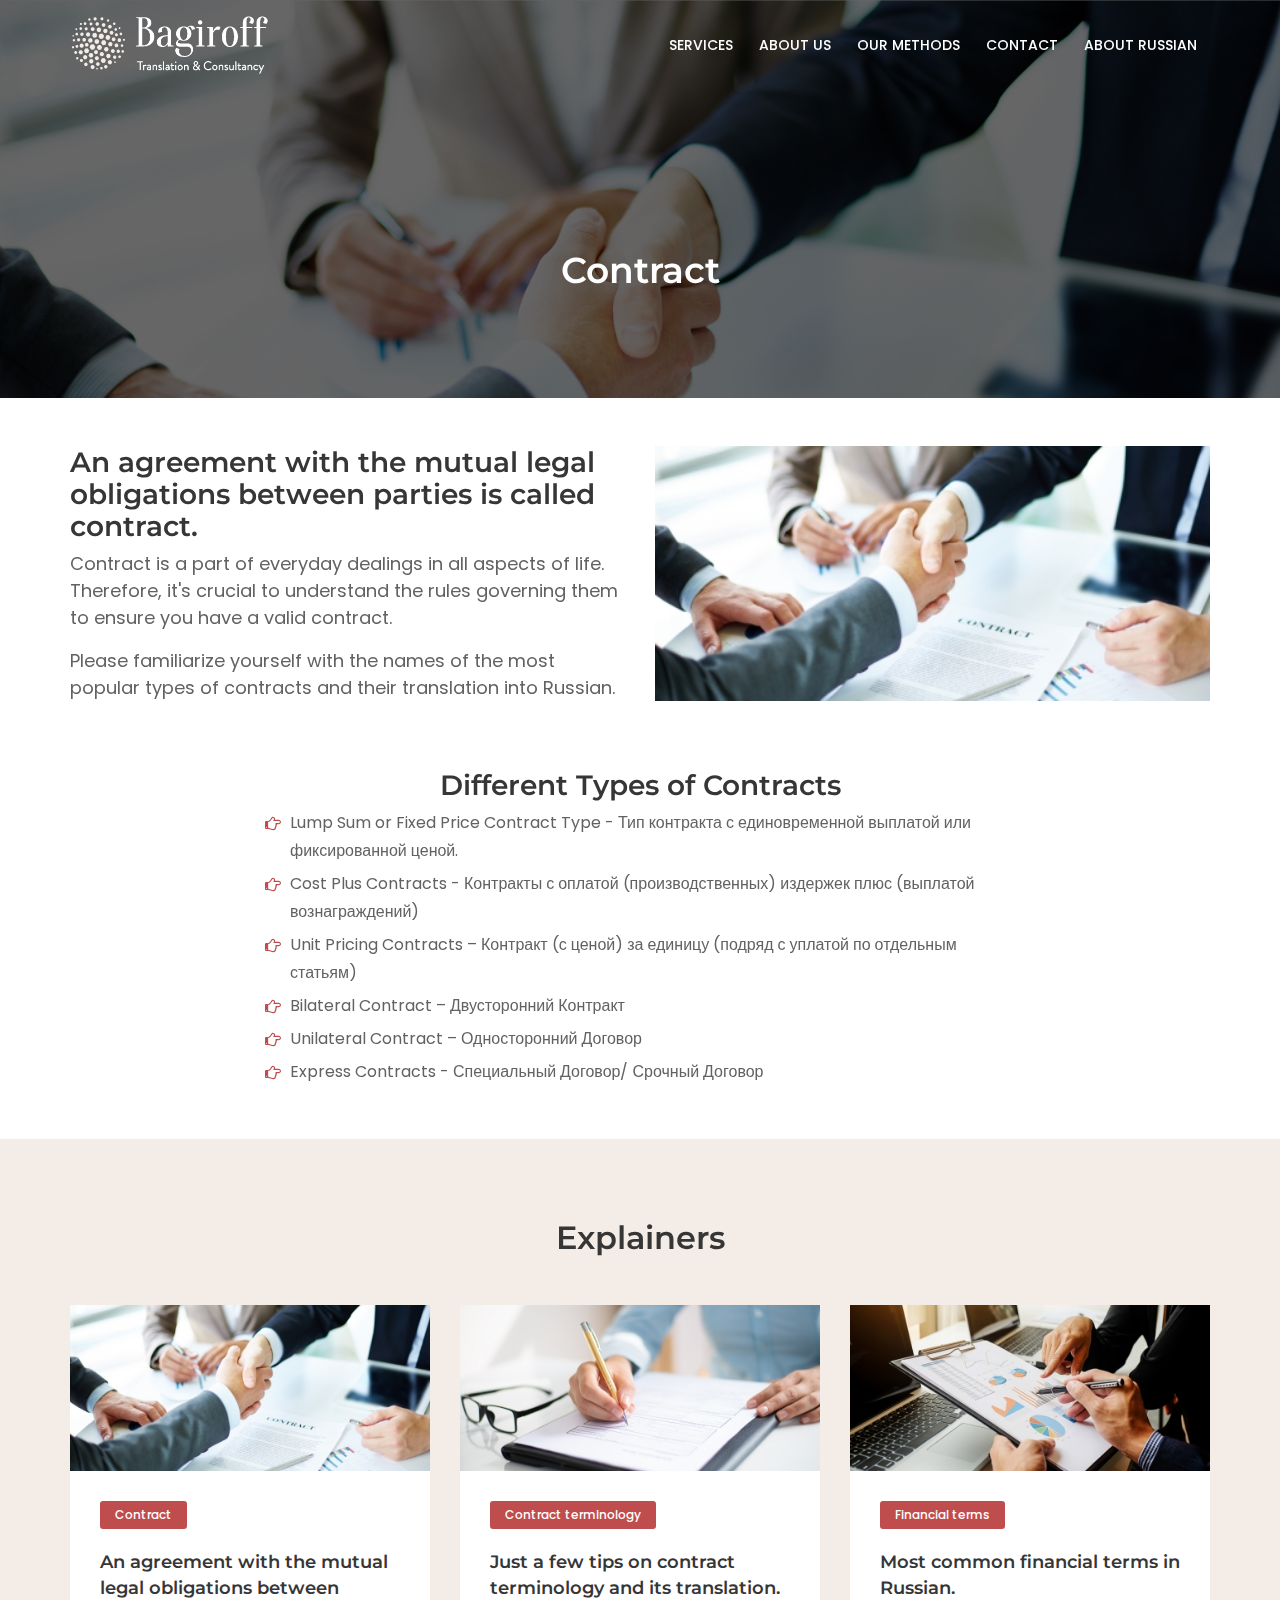
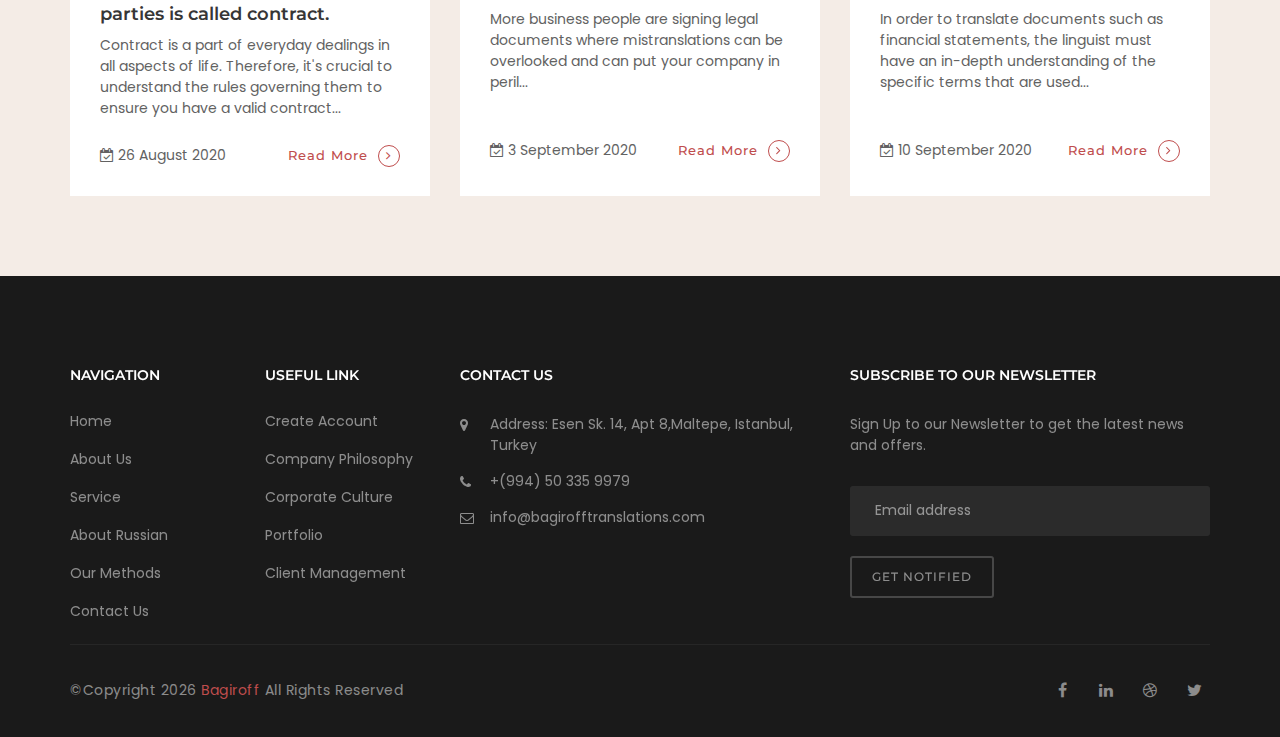
==== commit 01540f83: "[*] Explainers" ====
--- a/contract.html
+++ b/contract.html
@@ -167,7 +167,64 @@
         </section>
         <!-- ======================================= -->
 
-
+<!--=================================
+ Our Blog -->
+
+<section class="our-blog gray-bg page-section-ptb">
+  <div class="container">
+    <div class="row">
+     <div class="col-lg-12 col-md-12">
+         <div class="section-title text-center">
+            <!-- <h6>Fresh Webster News</h6> -->
+            <h2 class="title-effect">Explainers</h2>
+          </div>
+       </div>
+    </div>
+   <div class="row">
+     <div class="col-lg-4 col-md-4 xs-mb-30">
+        <div class="blog-box blog-2 h-100 white-bg">
+        <img class="img-fluid" src="./assets/images/blog/contract.jpg" alt="">
+         <div class="blog-info">
+          <span class="post-category"><a href="./contract.html">Contract</a></span>
+          <h4> <a href="./contract.html"> An agreement with the mutual legal obligations between parties is called contract.</a></h4>
+          <p>Contract is a part of everyday dealings in all aspects of life. Therefore, it's crucial to understand the rules governing them to ensure you have a valid contract...</p>
+          <span><i class="fa fa-calendar-check-o"></i> 26 August 2020 </span>
+          <a class="button icon-color" href="./contract.html">Read More<i class="fa fa-angle-right"></i></a>
+          </div>
+        </div>
+        </div>
+     <div class="col-lg-4 col-md-4 xs-mb-30">
+        <div class="blog-box blog-2 h-100 white-bg active">
+        <img class="img-fluid" src="./assets/images/blog/terminology.jpg" alt="">
+         <div class="blog-info">
+          <span class="post-category"><a href="./terminology.html">Contract terminology</a></span>
+          <h4> <a href="./terminology.html"> Just a few tips on contract terminology and its translation.</a></h4>
+          <p>More business people are signing legal documents where mistranslations can be overlooked and can put your company in peril...</p>
+          <br>
+          <span><i class="fa fa-calendar-check-o"></i> 3 September 2020 </span>
+          <a class="button icon-color" href="./terminology.html">Read More<i class="fa fa-angle-right"></i></a>
+          </div>
+        </div>
+        </div>
+     <div class="col-lg-4 col-md-4">
+        <div class="blog-box blog-2 h-100 white-bg">
+          <img class="img-fluid" src="./assets/images/blog/financial.jpg" alt="">
+          <div class="blog-info">
+           <span class="post-category"><a href="./terms.html">Financial terms</a></span>
+          <h4> <a href="./terms.html">Most common financial terms in Russian.</a></h4>
+          <p>In order to translate documents such as financial statements, the linguist must have an in-depth understanding of the specific terms that are used...</p>
+          <br>
+          <span><i class="fa fa-calendar-check-o"></i> 10 September 2020 </span>
+          <a class="button icon-color" href="./terms.html">Read More<i class="fa fa-angle-right"></i></a>
+          </div>
+        </div>
+      </div>
+     </div>
+    </div>
+ </section>
+
+ <!--=================================
+ Our Blog -->
         <!--=================================
  footer -->
 
